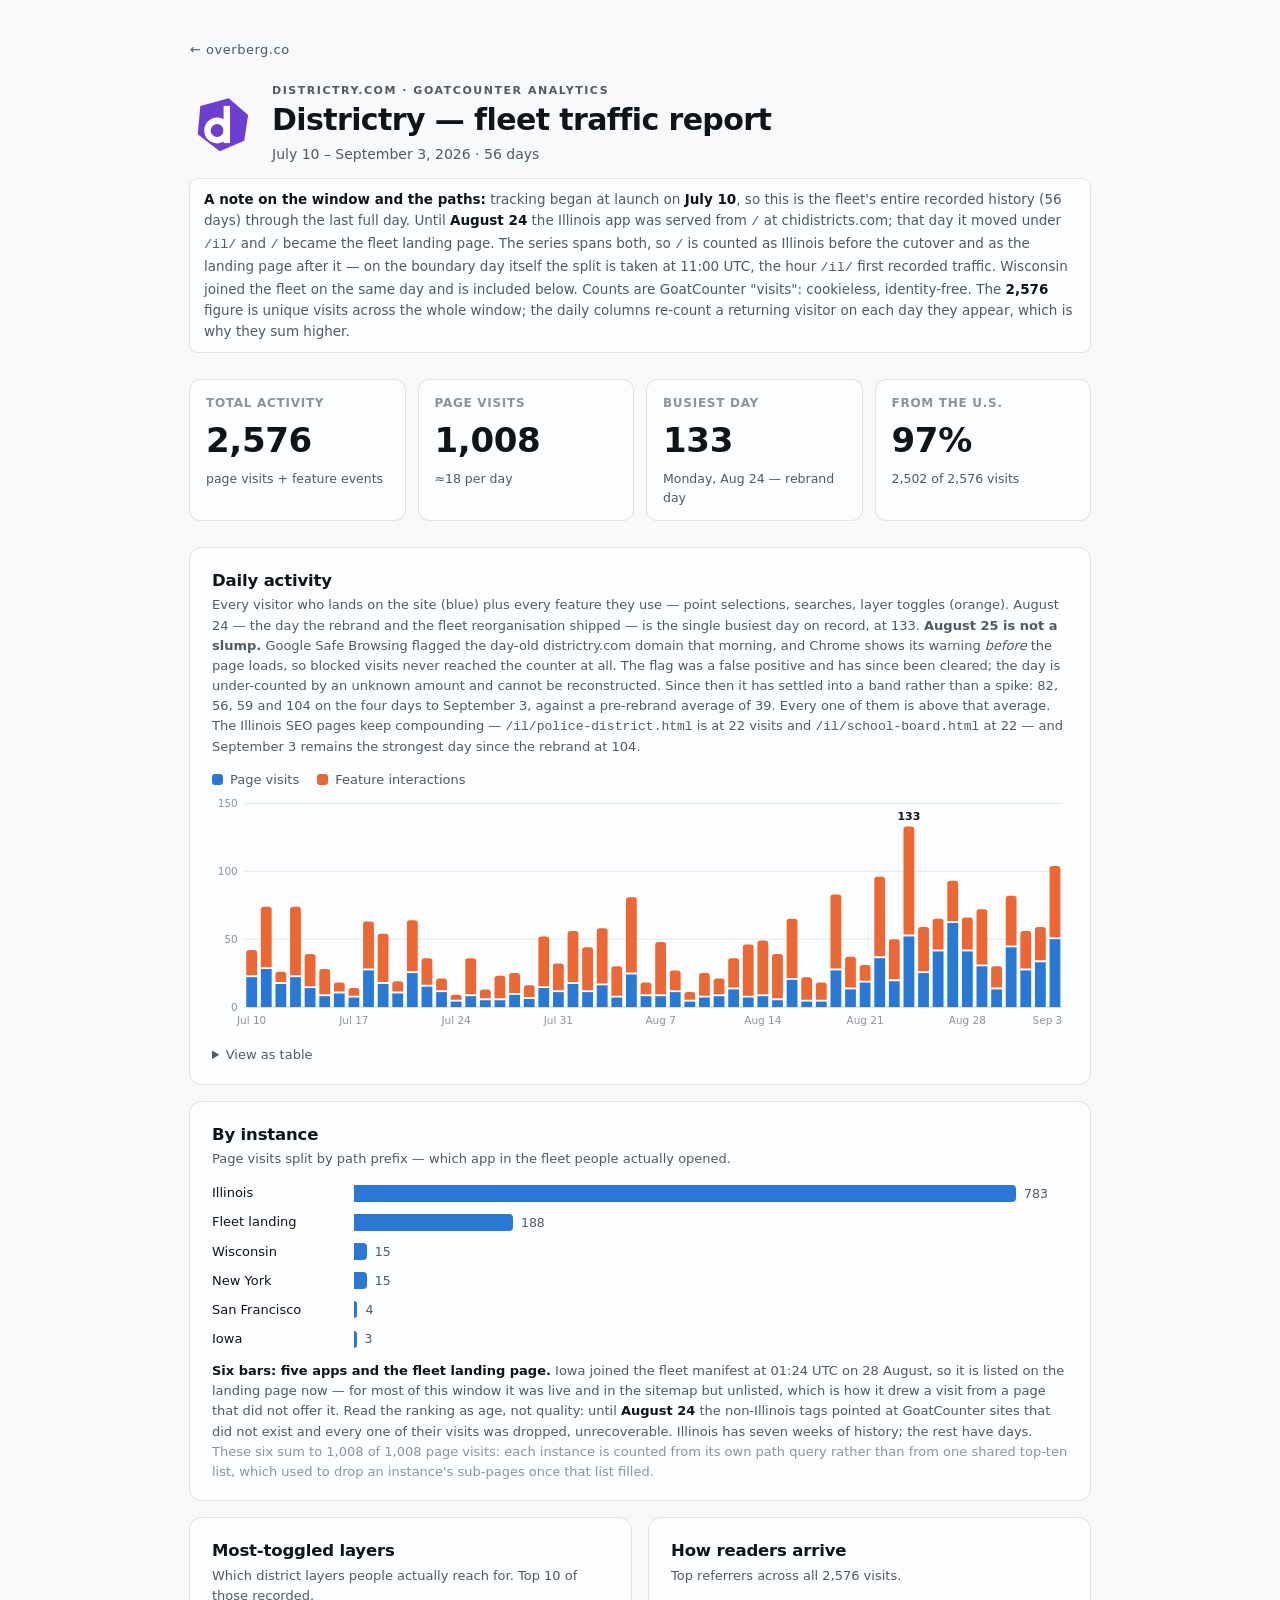
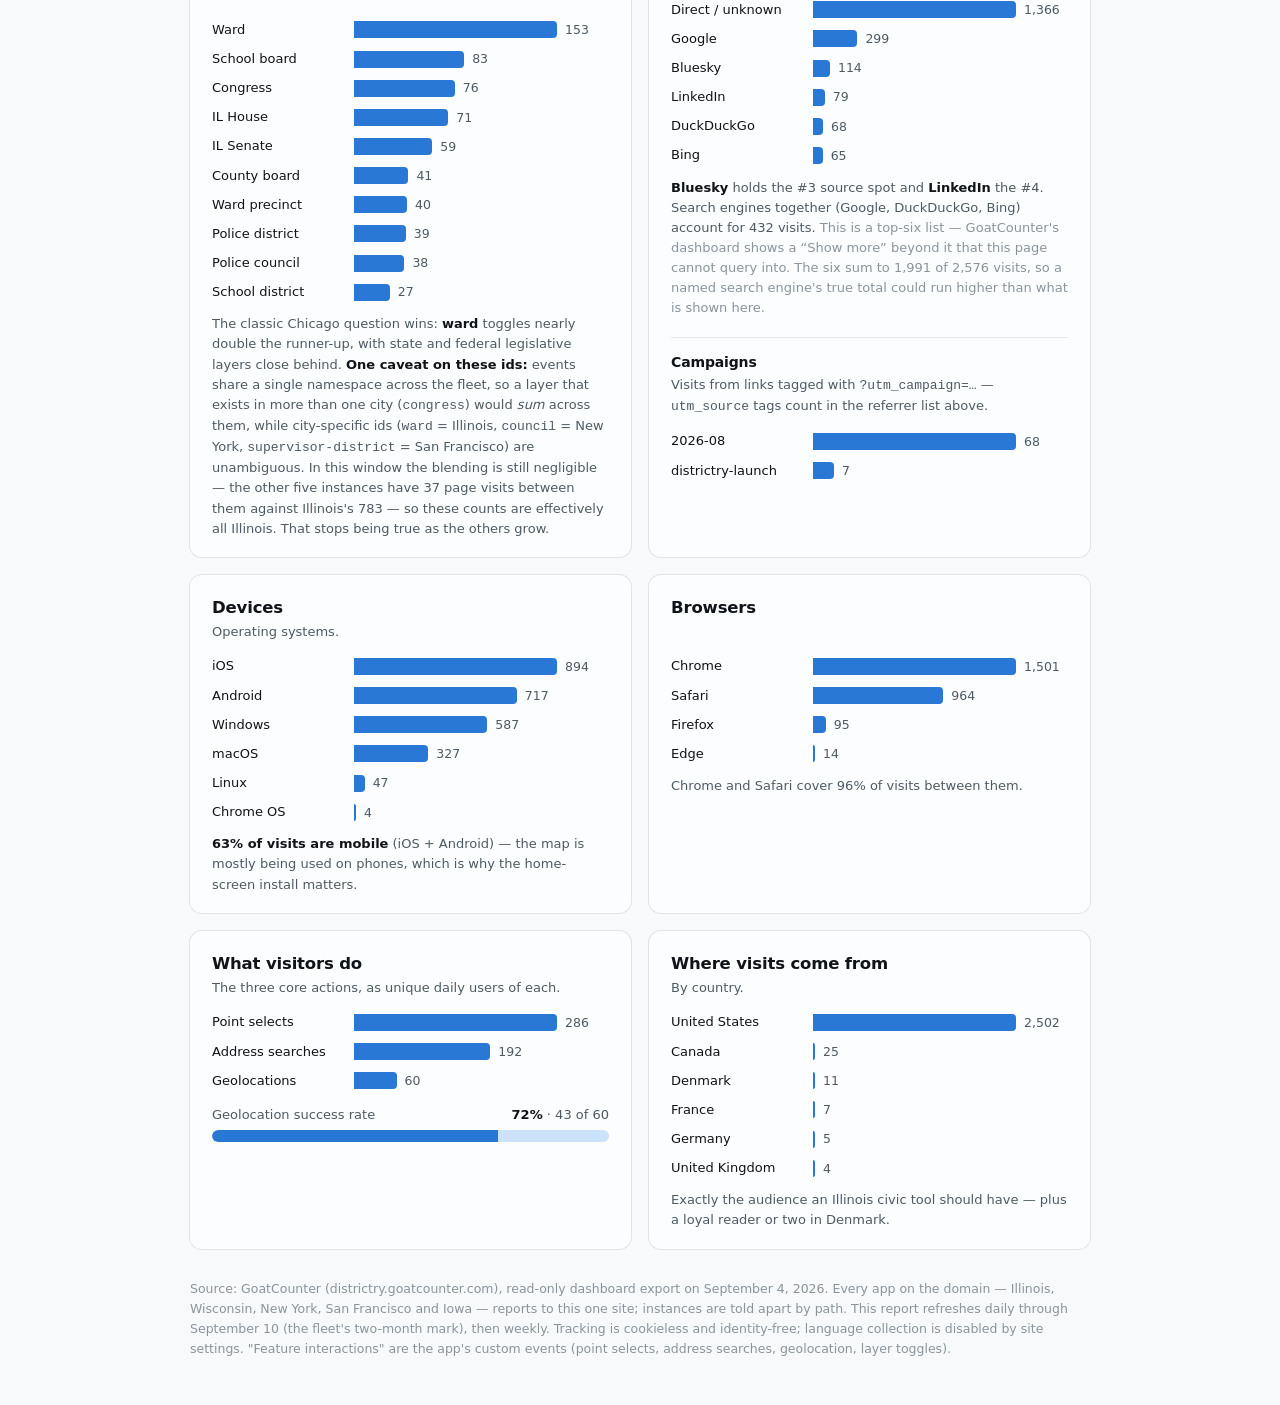
==== traffic/index.html @ 45a01696 "traffic: refresh through September 3 2,576 total activity (+110), 1,008 page visits (+50). Sep 3 lan" ====
<!DOCTYPE html>
<html lang="en">
<head>
<meta charset="UTF-8" />
<meta name="viewport" content="width=device-width, initial-scale=1.0" />
<title>districtry — fleet traffic report</title>
<meta name="description" content="Live, cookieless traffic numbers for the districtry fleet — Illinois, Wisconsin, Iowa, New York and San Francisco: visits, most-used district layers, referrers, and devices, straight from GoatCounter." />
<link rel="canonical" href="https://overberg.co/traffic/" />
<link rel="icon" href="data:image/svg+xml,%3Csvg xmlns='http://www.w3.org/2000/svg' viewBox='0 0 64 64'%3E%3Cpolygon points='32,2 37.2,26.8 61.3,18.9 42.4,32 61.3,45.1 37.2,37.2 32,62 26.8,37.2 2.7,45.1 21.6,32 2.7,18.9 26.8,26.8' fill='%23ec3013'/%3E%3C/svg%3E" />
<script>
  // Set theme before first paint: stored choice wins, else follow the OS.
  (function () {
    try {
      var s = localStorage.getItem('overberg-theme');
      var dark = s ? s === 'dark' : matchMedia('(prefers-color-scheme: dark)').matches;
      document.documentElement.dataset.theme = dark ? 'dark' : 'light';
    } catch (e) { document.documentElement.dataset.theme = 'light'; }
  })();
</script>
<!-- GoatCounter — cookieless page counts -->
<script data-goatcounter="https://overbergco.goatcounter.com/count" async src="//gc.zgo.at/count.js"></script>
<style>
  :root {
    color-scheme: light;
    --plane: #f7f9fa;
    --surface: #fcfdfe;
    --ink: #101418;
    --ink-2: #4e5a63;
    --muted: #8a949b;
    --grid: #e3e8eb;
    --baseline: #c5cdd2;
    --ring: rgba(16,20,24,0.09);
    --s1: #2a78d6;          /* page visits */
    --s1-track: #cde2fb;    /* meter track — light step of the same ramp */
    --s2: #eb6834;          /* feature interactions */
    --brand: #6d3fd1;
    --mark-ink: #ffffff;
    --tooltip-bg: #101418;
    --tooltip-ink: #f2f5f7;
  }
  @media (prefers-color-scheme: dark) {
    :root:not([data-theme="light"]) {
      color-scheme: dark;
      --plane: #0c0f11;
      --surface: #16191c;
      --ink: #f2f5f7;
      --ink-2: #aeb9c0;
      --muted: #77828a;
      --grid: #262b30;
      --baseline: #394147;
      --ring: rgba(242,245,247,0.10);
      --s1: #3987e5;
      --s1-track: #1c3a5f;
      --s2: #d95926;
      --brand: #8b63e0;
      --mark-ink: #16191c;
      --tooltip-bg: #f2f5f7;
      --tooltip-ink: #101418;
    }
  }
  :root[data-theme="dark"] {
    color-scheme: dark;
    --plane: #0c0f11;
    --surface: #16191c;
    --ink: #f2f5f7;
    --ink-2: #aeb9c0;
    --muted: #77828a;
    --grid: #262b30;
    --baseline: #394147;
    --ring: rgba(242,245,247,0.10);
    --s1: #3987e5;
    --s1-track: #1c3a5f;
    --s2: #d95926;
    --brand: #8b63e0;
    --mark-ink: #16191c;
    --tooltip-bg: #f2f5f7;
    --tooltip-ink: #101418;
  }

  * { box-sizing: border-box; }
  body {
    margin: 0;
    background: var(--plane);
    color: var(--ink);
    font: 15px/1.55 system-ui, -apple-system, "Segoe UI", sans-serif;
  }
  .wrap { max-width: 940px; margin: 0 auto; padding: 40px 20px 56px; }

  /* ---------- header ---------- */
  header { display: flex; align-items: center; gap: 20px; margin-bottom: 8px; }
  .mark { flex: none; width: 62px; height: 62px; }
  .mark svg { width: 100%; height: 100%; display: block; }
  .eyebrow {
    font-size: 11px; font-weight: 600; letter-spacing: 0.14em; text-transform: uppercase;
    color: var(--ink-2); margin: 0 0 4px;
  }
  h1 {
    margin: 0; font-size: 30px; font-weight: 800; letter-spacing: -0.02em;
    line-height: 1.15; text-wrap: balance;
  }
  .period { margin: 6px 0 0; color: var(--ink-2); font-size: 14px; }
  .caveat {
    margin: 14px 0 28px; padding: 10px 14px; border-radius: 8px;
    background: var(--surface); box-shadow: 0 0 0 1px var(--ring);
    color: var(--ink-2); font-size: 13.5px;
  }
  .caveat strong { color: var(--ink); font-weight: 600; }

  /* ---------- stat tiles ---------- */
  .tiles { display: grid; grid-template-columns: repeat(4, 1fr); gap: 14px; margin-bottom: 28px; }
  .tile {
    background: var(--surface); border-radius: 10px; box-shadow: 0 0 0 1px var(--ring);
    padding: 14px 16px 12px;
  }
  .tile .label { font-size: 12px; font-weight: 600; letter-spacing: 0.06em; text-transform: uppercase; color: var(--muted); }
  .tile .value { font-size: 34px; font-weight: 650; letter-spacing: -0.01em; margin-top: 2px; }
  .tile .sub { font-size: 12.5px; color: var(--ink-2); margin-top: 2px; }

  /* ---------- cards ---------- */
  .card {
    background: var(--surface); border-radius: 12px; box-shadow: 0 0 0 1px var(--ring);
    padding: 20px 22px 18px; margin-bottom: 18px;
  }
  .card h2 { margin: 0; font-size: 16.5px; font-weight: 700; letter-spacing: -0.01em; }
  .card .sub { margin: 2px 0 0; color: var(--ink-2); font-size: 13px; }
  .grid2 { display: grid; grid-template-columns: 1fr 1fr; gap: 18px; }
  .grid2 .card { margin-bottom: 0; }
  section { margin-bottom: 18px; }

  /* ---------- legend ---------- */
  .legend { display: flex; gap: 18px; margin: 12px 0 4px; font-size: 13px; color: var(--ink-2); }
  .legend .key { display: inline-flex; align-items: center; gap: 7px; }
  .legend .swatch { width: 11px; height: 11px; border-radius: 3px; }

  /* ---------- daily chart ---------- */
  .chartbox { position: relative; }
  .chartbox svg { display: block; width: 100%; height: auto; }
  .tooltip {
    position: absolute; pointer-events: none; z-index: 5; display: none;
    background: var(--tooltip-bg); color: var(--tooltip-ink);
    border-radius: 7px; padding: 8px 11px; font-size: 12.5px; line-height: 1.5;
    box-shadow: 0 4px 14px rgba(0,0,0,0.22); white-space: nowrap;
  }
  .tooltip .t-date { font-weight: 700; }
  .tooltip .row { display: flex; align-items: center; gap: 6px; }
  .tooltip .dot { width: 8px; height: 8px; border-radius: 50%; flex: none; }
  .hitcol { fill: transparent; }
  .hitcol:focus { outline: none; }
  .hitcol:focus-visible { outline: 2px solid var(--s1); outline-offset: -2px; }

  /* ---------- horizontal bars ---------- */
  .bars { margin-top: 14px; display: flex; flex-direction: column; gap: 9px; }
  .barrow { display: grid; grid-template-columns: 132px 1fr; align-items: center; gap: 10px; }
  .barrow .name { font-size: 13px; color: var(--ink); overflow: hidden; text-overflow: ellipsis; white-space: nowrap; }
  .barrow .track { display: flex; align-items: center; gap: 8px; min-width: 0; }
  .barrow .bar {
    height: 17px; border-radius: 0 4px 4px 0; background: var(--s1);
    flex: none; min-width: 2px;
  }
  .barrow .val {
    font-size: 12.5px; color: var(--ink-2); font-variant-numeric: tabular-nums; flex: none;
  }
  .note { margin: 12px 0 0; font-size: 13px; color: var(--ink-2); }
  .note strong { color: var(--ink); font-weight: 650; }
  .muted-note { color: var(--muted); }

  /* ---------- sub-panel (a panel within a card) ---------- */
  .subpanel { margin-top: 18px; padding-top: 14px; border-top: 1px solid var(--grid); }
  .subpanel h3 { margin: 0; font-size: 14px; font-weight: 700; letter-spacing: -0.01em; }
  .empty { margin: 10px 0 0; font-size: 13px; color: var(--muted); }
  .empty code { font-family: ui-monospace, SFMono-Regular, Menlo, monospace; font-size: 12px; color: var(--ink-2); }

  /* ---------- meter ---------- */
  .meter-wrap { margin-top: 14px; }
  .meter-label { display: flex; justify-content: space-between; font-size: 13px; color: var(--ink-2); margin-bottom: 5px; }
  .meter-label b { color: var(--ink); font-weight: 650; }
  .meter { height: 12px; border-radius: 6px; background: var(--s1-track); overflow: hidden; }
  .meter .fill { height: 100%; background: var(--s1); border-radius: 6px 0 0 6px; }

  /* ---------- table view ---------- */
  details { margin-top: 14px; }
  summary { cursor: pointer; font-size: 13px; color: var(--ink-2); user-select: none; }
  table { border-collapse: collapse; margin-top: 10px; width: 100%; font-size: 13px; }
  th { text-align: left; color: var(--muted); font-weight: 600; padding: 4px 10px 4px 0; border-bottom: 1px solid var(--grid); }
  th.num, td.num { text-align: right; font-variant-numeric: tabular-nums; }
  td { padding: 3px 10px 3px 0; border-bottom: 1px solid var(--grid); color: var(--ink-2); }
  td:first-child { color: var(--ink); }
  .tscroll { overflow-x: auto; }

  footer { margin-top: 30px; font-size: 12.5px; color: var(--muted); line-height: 1.6; }

  @media (max-width: 720px) {
    .tiles { grid-template-columns: 1fr 1fr; }
    .grid2 { grid-template-columns: 1fr; }
    header { gap: 14px; }
    h1 { font-size: 24px; }
  }
  @media (prefers-reduced-motion: no-preference) {
    .barrow .bar, .meter .fill { transition: width 0.5s ease; }
  }
  /* ---------- overberg.co shell ---------- */
  .backlink { margin: 0 0 22px; font-size: 13px; }
  .backlink a { color: var(--ink-2); text-decoration: none; letter-spacing: 0.04em; }
  .backlink a:hover { color: var(--ink); }
</style>
</head>
<body>
<div class="wrap">
  <p class="backlink"><a href="/">&larr; overberg.co</a></p>
  <header>
    <div class="mark" role="img" aria-label="Districtry mark">
      <svg viewBox="0 0 96 96" aria-hidden="true">
        <polygon points="16,20 60,8 90,34 84,74 46,90 12,64" fill="var(--brand)"></polygon>
        <circle cx="42" cy="58" r="15" fill="none" stroke="var(--mark-ink)" stroke-width="10"></circle>
        <line x1="57" y1="20" x2="57" y2="77.5" stroke="var(--mark-ink)" stroke-width="10"></line>
      </svg>
    </div>
    <div>
      <p class="eyebrow">districtry.com &middot; GoatCounter analytics</p>
      <h1>Districtry — fleet traffic report</h1>
      <p class="period"><span data-stat="range">July 10 – August 29, 2026</span> &middot; <span data-stat="days">51</span> days</p>
    </div>
  </header>

  <p class="caveat"><strong>A note on the window and the paths:</strong> tracking began at launch on <strong>July 10</strong>, so this is the fleet's entire recorded history (<span data-stat="days">51</span> days) through the last full day. Until <strong>August 24</strong> the Illinois app was served from <code>/</code> at chidistricts.com; that day it moved under <code>/il/</code> and <code>/</code> became the fleet landing page. The series spans both, so <code>/</code> is counted as Illinois before the cutover and as the landing page after it &mdash; on the boundary day itself the split is taken at 11:00&nbsp;UTC, the hour <code>/il/</code> first recorded traffic. Wisconsin joined the fleet on the same day and is included below. Counts are GoatCounter "visits": cookieless, identity-free. The <strong><span data-stat="total">2,252</span></strong> figure is unique visits across the whole window; the daily columns re-count a returning visitor on each day they appear, which is why they sum higher.</p>

  <div class="tiles">
    <div class="tile">
      <div class="label">Total activity</div>
      <div class="value"><span data-stat="total">2,252</span></div>
      <div class="sub">page visits + feature events</div>
    </div>
    <div class="tile">
      <div class="label">Page visits</div>
      <div class="value"><span data-stat="pageviews">841</span></div>
      <div class="sub">&asymp;<span data-stat="perDay">16</span> per day</div>
    </div>
    <div class="tile">
      <div class="label">Busiest day</div>
      <div class="value"><span data-stat="peak">133</span></div>
      <div class="sub">Monday, Aug 24 &mdash; rebrand day</div>
    </div>
    <div class="tile">
      <div class="label">From the U.S.</div>
      <div class="value"><span data-stat="usPct">97%</span></div>
      <div class="sub"><span data-stat="usCount">2,184</span> of <span data-stat="total">2,252</span> visits</div>
    </div>
  </div>

  <section class="card">
    <h2>Daily activity</h2>
    <p class="sub">Every visitor who lands on the site (blue) plus every feature they use — point selections, searches, layer toggles (orange). August 24 &mdash; the day the rebrand and the fleet reorganisation shipped &mdash; is the single busiest day on record, at <span data-stat="peak">133</span>. <strong>August 25 is not a slump.</strong> Google Safe Browsing flagged the day-old districtry.com domain that morning, and Chrome shows its warning <em>before</em> the page loads, so blocked visits never reached the counter at all. The flag was a false positive and has since been cleared; the day is under-counted by an unknown amount and cannot be reconstructed. Since then it has settled into a band rather than a spike: <span data-stat="recentDays">93, 66, 72 and 30</span> on the four days to <span data-stat="lastDay">August 30</span>, against a pre-rebrand average of <span data-stat="preAvg">39</span>. <span data-stat="bandNote">The last of those is a Sunday, the quietest weekday here and the first day since the rebrand to fall below that average.</span> The Illinois SEO pages keep compounding — <code>/il/police-district.html</code> is at <span data-stat="seoPolice">18</span> visits and <code>/il/school-board.html</code> at <span data-stat="seoSchool">14</span> — and <span data-stat="bestSinceDay">August 27</span> remains the strongest day since the rebrand at <span data-stat="bestSince">93</span>.</p>
    <div class="legend">
      <span class="key"><span class="swatch" style="background:var(--s1)"></span>Page visits</span>
      <span class="key"><span class="swatch" style="background:var(--s2)"></span>Feature interactions</span>
    </div>
    <div class="chartbox" id="dailyChart"></div>
    <details>
      <summary>View as table</summary>
      <div class="tscroll"><table id="dailyTable">
        <thead><tr><th>Date</th><th class="num">Page visits</th><th class="num">Interactions</th><th class="num">Total</th></tr></thead>
        <tbody></tbody>
      </table></div>
    </details>
  </section>

  <section class="card">
    <h2>By instance</h2>
    <p class="sub">Page visits split by path prefix &mdash; which app in the fleet people actually opened.</p>
    <div class="bars" data-bars="instances"></div>
    <p class="note"><strong>Six bars: five apps and the fleet landing page.</strong> Iowa joined the fleet manifest at 01:24&nbsp;UTC on 28&nbsp;August, so it is listed on the landing page now &mdash; for most of this window it was live and in the sitemap but unlisted, which is how it drew a visit from a page that did not offer it. Read the ranking as age, not quality: until <strong>August 24</strong> the non-Illinois tags pointed at GoatCounter sites that did not exist and every one of their visits was dropped, unrecoverable. Illinois has seven weeks of history; the rest have days. <span class="muted-note">These six sum to <span data-stat="instSum">958</span> of <span data-stat="pageviews">958</span> page visits: each instance is counted from its own path query rather than from one shared top-ten list, which used to drop an instance's sub-pages once that list filled.</span></p>
  </section>

  <section class="grid2">
    <div class="card">
      <h2>Most-toggled layers</h2>
      <p class="sub">Which district layers people actually reach for. Top 10 of those recorded.</p>
      <div class="bars" data-bars="layers"></div>
      <p class="note">The classic Chicago question wins: <strong>ward</strong> toggles nearly double the runner-up, with state and federal legislative layers close behind. <strong>One caveat on these ids:</strong> events share a single namespace across the fleet, so a layer that exists in more than one city (<code>congress</code>) would <em>sum</em> across them, while city-specific ids (<code>ward</code> = Illinois, <code>council</code> = New York, <code>supervisor-district</code> = San Francisco) are unambiguous. In this window the blending is still negligible &mdash; the other five instances have <span data-stat="otherInst">21</span> page visits between them against Illinois's <span data-stat="topInst">699</span> &mdash; so these counts are effectively all Illinois. That stops being true as the others grow.</p>
    </div>
    <div class="card">
      <h2>How readers arrive</h2>
      <p class="sub">Top referrers across all <span data-stat="total">2,252</span> visits.</p>
      <div class="bars" data-bars="refs"></div>
      <p class="note"><strong><span data-stat="ref3">Bluesky</span></strong> holds the #3 source spot and <strong><span data-stat="ref4">LinkedIn</span></strong> the #4. Search engines together (Google, DuckDuckGo, Bing) account for <span data-stat="searchVisits">398</span> visits. <span class="muted-note">This is a top-six list &mdash; GoatCounter's dashboard shows a &ldquo;Show more&rdquo; beyond it that this page cannot query into. The six sum to <span data-stat="refSum">1,950</span> of <span data-stat="total">2,252</span> visits, so a named search engine's true total could run higher than what is shown here.</span></p>
      <div class="subpanel">
        <h3>Campaigns</h3>
        <p class="sub">Visits from links tagged with <code>?utm_campaign=&hellip;</code> &mdash; <code>utm_source</code> tags count in the referrer list above.</p>
        <div class="bars" data-bars="campaigns"></div>
      </div>
    </div>
  </section>

  <section class="grid2">
    <div class="card">
      <h2>Devices</h2>
      <p class="sub">Operating systems.</p>
      <div class="bars" data-bars="systems"></div>
      <p class="note"><strong><span data-stat="mobilePct">62%</span> of visits are mobile</strong> (iOS + Android) &mdash; the map is mostly being used on phones, which is why the home-screen install matters.</p>
    </div>
    <div class="card">
      <h2>Browsers</h2>
      <p class="sub">&nbsp;</p>
      <div class="bars" data-bars="browsers"></div>
      <p class="note">Chrome and Safari cover <span data-stat="topTwoBrowserPct">96%</span> of visits between them.</p>
    </div>
  </section>

  <section class="grid2">
    <div class="card">
      <h2>What visitors do</h2>
      <p class="sub">The three core actions, as unique daily users of each.</p>
      <div class="bars" data-bars="actions"></div>
      <div class="meter-wrap">
        <div class="meter-label"><span>Geolocation success rate</span><span><b><span data-stat="geoPct">71%</span></b> &middot; <span data-stat="geoSuccess">39</span> of <span data-stat="geoAttempts">55</span></span></div>
        <div class="meter"><div class="fill" id="geoFill" style="width:71%"></div></div>
      </div>
    </div>
    <div class="card">
      <h2>Where visits come from</h2>
      <p class="sub">By country.</p>
      <div class="bars" data-bars="geo"></div>
      <p class="note">Exactly the audience an Illinois civic tool should have &mdash; plus a loyal reader or two in Denmark.</p>
    </div>
  </section>

  <footer>
    Source: GoatCounter (districtry.goatcounter.com), read-only dashboard export on <span data-stat="exportDate">August 30, 2026</span>.
    Every app on the domain &mdash; Illinois, Wisconsin, New York, San Francisco and Iowa &mdash; reports to this one site; instances are told apart by path.
    This report refreshes daily through September 10 (the fleet's two-month mark), then weekly.
    Tracking is cookieless and identity-free; language collection is disabled by site settings.
    "Feature interactions" are the app's custom events (point selects, address searches, geolocation, layer toggles).
  </footer>
</div>

<script>
(function () {
  "use strict";

  /* ---- data (GoatCounter, districtry.goatcounter.com, 2026-07-10 → 2026-09-03) ---- */
  var daily = [
    ["Jul 10", 22, 20],
    ["Jul 11", 28, 46],
    ["Jul 12", 17, 9],
    ["Jul 13", 22, 52],
    ["Jul 14", 14, 25],
    ["Jul 15", 8, 20],
    ["Jul 16", 10, 8],
    ["Jul 17", 7, 7],
    ["Jul 18", 27, 36],
    ["Jul 19", 17, 37],
    ["Jul 20", 10, 9],
    ["Jul 21", 25, 39],
    ["Jul 22", 15, 21],
    ["Jul 23", 11, 10],
    ["Jul 24", 4, 5],
    ["Jul 25", 8, 28],
    ["Jul 26", 5, 8],
    ["Jul 27", 5, 18],
    ["Jul 28", 9, 16],
    ["Jul 29", 6, 10],
    ["Jul 30", 14, 38],
    ["Jul 31", 11, 21],
    ["Aug 1", 17, 39],
    ["Aug 2", 11, 33],
    ["Aug 3", 16, 42],
    ["Aug 4", 7, 23],
    ["Aug 5", 24, 57],
    ["Aug 6", 8, 10],
    ["Aug 7", 8, 40],
    ["Aug 8", 11, 16],
    ["Aug 9", 4, 7],
    ["Aug 10", 7, 18],
    ["Aug 11", 8, 13],
    ["Aug 12", 13, 23],
    ["Aug 13", 7, 39],
    ["Aug 14", 8, 41],
    ["Aug 15", 5, 34],
    ["Aug 16", 20, 45],
    ["Aug 17", 4, 18],
    ["Aug 18", 4, 14],
    ["Aug 19", 27, 56],
    ["Aug 20", 13, 24],
    ["Aug 21", 18, 13],
    ["Aug 22", 36, 60],
    ["Aug 23", 19, 31],
    ["Aug 24", 52, 81],
    ["Aug 25", 25, 34],
    ["Aug 26", 41, 24],
    ["Aug 27", 62, 31],
    ["Aug 28", 41, 25],
    ["Aug 29", 30, 42],
    ["Aug 30", 13, 17],
    ["Aug 31", 44, 38],
    ["Sep 1", 27, 29],
    ["Sep 2", 33, 26],
    ["Sep 3", 50, 54]
  ];

  var barData = {
    instances: [
      ["Illinois", 783], ["Fleet landing", 188], ["Wisconsin", 15],
      ["New York", 15], ["San Francisco", 4], ["Iowa", 3]
    ],
    layers: [
      ["Ward", 153], ["School board", 83], ["Congress", 76],
      ["IL House", 71], ["IL Senate", 59], ["County board", 41],
      ["Ward precinct", 40], ["Police district", 39], ["Police council", 38],
      ["School district", 27]
    ],
    refs: [
      ["Direct / unknown", 1366], ["Google", 299], ["Bluesky", 114],
      ["LinkedIn", 79], ["DuckDuckGo", 68], ["Bing", 65]
    ],
    systems: [
      ["iOS", 894], ["Android", 717], ["Windows", 587], ["macOS", 327], ["Linux", 47],
      ["Chrome OS", 4]
    ],
    browsers: [
      ["Chrome", 1501], ["Safari", 964], ["Firefox", 95],
      ["Edge", 14]
    ],
    actions: [
      ["Point selects", 286], ["Address searches", 192], ["Geolocations", 60]
    ],
    geo: [
      ["United States", 2502], ["Canada", 25], ["Denmark", 11],
      ["France", 7], ["Germany", 5], ["United Kingdom", 4]
    ],
    campaigns: [
      ["2026-08", 68], ["districtry-launch", 7]
    ],
    /* geolocate-success events; the meter is geoSuccess / Geolocations */
    geoSuccess: 43,
    /* the two Illinois SEO pages the narrative tracks, so the sentence
       cannot claim a figure the path widget has moved past */
    seo: { police: 22, school: 22 }
  };

  /* The two facts no arithmetic on this page can recover, so they are typed
     once and used everywhere:

       exportDate — when the dashboard was read.
       total      — GoatCounter's own js-total-utc for the window. This is
                    DEDUPLICATED across the period and is NOT the sum of the
                    daily column (2,257 here): a visitor returning on three
                    days counts once in this figure and three times in that
                    sum, which is what the caveat above says. Deriving it from
                    `daily` looked right, was five too high, and quietly moved
                    the browser share from 96% to 95% — so it is a stated
                    input, not a computation.

     EVERYTHING ELSE is computed below from `daily` and `barData`, so a
     refresh cannot leave a sentence disagreeing with a chart beside it. */
  var META = { exportDate: "September 4, 2026", year: 2026, total: 2576 };

  var fmt = function (n) { return n.toLocaleString("en-US"); };

  /* ---- derived figures -------------------------------------------------
     Every number that appears in prose is computed here and written into a
     <span data-stat="…">. They used to be typed by hand, and on each refresh
     some moved and some did not: one pass left nine sentences disagreeing
     with the charts beside them — the period length, the referrer
     denominator, the mobile share, the geolocation rate. A number a human
     retypes is a number that eventually goes stale silently, which is the
     whole reason the peak label below is derived too. */
  var sum = function (rows) { return rows.reduce(function (t, r) { return t + r[1]; }, 0); };
  var pick = function (rows, name) {
    for (var i = 0; i < rows.length; i++) if (rows[i][0] === name) return rows[i][1];
    return 0;
  };
  var pct = function (a, b) { return b ? Math.round(a / b * 100) + "%" : "—"; };
  var MONTHS = { Jan: "January", Feb: "February", Mar: "March", Apr: "April",
                 May: "May", Jun: "June", Jul: "July", Aug: "August",
                 Sep: "September", Oct: "October", Nov: "November", Dec: "December" };
  var longMonth = function (label) {
    var bits = label.split(" ");
    return (MONTHS[bits[0]] || bits[0]) + " " + bits[1];
  };

  var pageviews = daily.reduce(function (t, d) { return t + d[1]; }, 0);
  var total     = META.total;
  var peakDay   = daily.reduce(function (b, d) { return (d[1] + d[2]) > (b[1] + b[2]) ? d : b; }, daily[0]);
  var geoTry    = pick(barData.actions, "Geolocations");
  var geoOk     = barData.geoSuccess || 0;
  var mobile    = pick(barData.systems, "iOS") + pick(barData.systems, "Android");
  var browsers2 = barData.browsers.slice(0, 2).reduce(function (t, r) { return t + r[1]; }, 0);
  var search    = ["Google", "DuckDuckGo", "Bing"].reduce(
                    function (t, n) { return t + pick(barData.refs, n); }, 0);
  var refSum    = sum(barData.refs);
  var instTotal = sum(barData.instances);
  var REBRAND = "Aug 24";
  var preRebrand = daily.slice(0, daily.map(function (d) { return d[0]; }).indexOf(REBRAND));
  var preAvgN = preRebrand.reduce(function (t, d) { return t + d[1] + d[2]; }, 0) /
                (preRebrand.length || 1);
  var recent = daily.slice(-4);
  var weekday = function (label) {
    var d = new Date(label + ", " + META.year);
    return isNaN(d) ? "" : d.toLocaleDateString("en-US", { weekday: "long" });
  };
  var afterRebrand = daily.slice(daily.map(function (d) { return d[0]; }).indexOf(REBRAND) + 1);
  var bestSince = (afterRebrand.length ? afterRebrand : daily).reduce(
    function (b, d) { return (d[1] + d[2]) > (b[1] + b[2]) ? d : b; },
    (afterRebrand.length ? afterRebrand : daily)[0]);

  var STATS = {
    range: longMonth(daily[0][0]) + " – " + longMonth(daily[daily.length - 1][0]) +
           ", " + META.year,
    days: daily.length,
    total: fmt(total),
    pageviews: fmt(pageviews),
    perDay: Math.round(pageviews / daily.length),
    peak: fmt(peakDay[1] + peakDay[2]),
    usPct: pct(barData.geo[0][1], total),
    usCount: fmt(barData.geo[0][1]),
    instSum: fmt(instTotal),
    otherInst: fmt(instTotal - barData.instances[0][1] - pick(barData.instances, "Fleet landing")),
    topInst: fmt(barData.instances[0][1]),
    searchVisits: fmt(search),
    refSum: fmt(refSum),
    mobilePct: pct(mobile, total),
    topTwoBrowserPct: pct(browsers2, total),
    geoPct: pct(geoOk, geoTry),
    geoSuccess: fmt(geoOk),
    geoAttempts: fmt(geoTry),
    exportDate: META.exportDate,
    lastDay: longMonth(daily[daily.length - 1][0]),
    /* The narrative's "steady band" claim names the last four days. Typed by
       hand it was the first thing to rot — this run it still read 65/93/66
       with the fourth day missing entirely. */
    recentDays: daily.slice(-4).map(function (d) { return d[1] + d[2]; })
                  .reduce(function (acc, v, i, a) {
                    return acc + (i === 0 ? "" : i === a.length - 1 ? " and " : ", ") + v;
                  }, ""),
    seoPolice: fmt(barData.seo.police),
    seoSchool: fmt(barData.seo.school),
    ref3: (barData.refs[2] || ["—"])[0],
    ref4: (barData.refs[3] || ["—"])[0],
    /* "strongest day since the rebrand" — the rebrand day itself is the
       all-time peak, so this is the best of the days AFTER it. Left as a
       literal it would have quietly outlived the first day that beat it. */
    bestSinceDay: longMonth(bestSince[0]),
    bestSince: fmt(bestSince[1] + bestSince[2]),
    preAvg: fmt(Math.round(preRebrand.reduce(function (t, d) { return t + d[1] + d[2]; }, 0) /
                           (preRebrand.length || 1))),
    /* The band sentence used to end "every one of them above the pre-rebrand
       average", which was true when typed and false eight days later: Aug 30
       came in under it. A CLAIM ABOUT NUMBERS GOES STALE EVEN WHEN THE NUMBERS
       BESIDE IT DO NOT, so the claim is computed from the same days it
       describes rather than asserted once and left. */
    bandNote: (function () {
      var below = recent.filter(function (d) { return d[1] + d[2] < preAvgN; });
      if (!below.length) return "Every one of them is above that average.";
      if (below.length === recent.length) return "All four sit below it.";
      var names = below.map(function (d) { return longMonth(d[0]) + " (" + weekday(d[0]) + ")"; });
      return (below.length === 1
        ? names[0] + " is the only one below it"
        : names.join(" and ") + " are below it") + ".";
    })()
  };

  /* A span naming a key that does not exist would otherwise render its stale
     hand-typed fallback and look correct. Make that loud instead. */
  Array.prototype.forEach.call(document.querySelectorAll("[data-stat]"), function (el) {
    var k = el.getAttribute("data-stat");
    if (!Object.prototype.hasOwnProperty.call(STATS, k)) {
      el.textContent = "[no stat: " + k + "]";
      el.style.background = "#ffd0d0";
      el.style.color = "#900";
      return;
    }
    el.textContent = String(STATS[k]);
  });

  var geoFill = document.getElementById("geoFill");
  if (geoFill) geoFill.style.width = STATS.geoPct;

  /* ---- horizontal bar groups ---- */
  var groups = document.querySelectorAll("[data-bars]");
  Array.prototype.forEach.call(groups, function (el) {
    var rows = barData[el.getAttribute("data-bars")];
    if (!rows.length) {
      var empty = document.createElement("p");
      empty.className = "empty";
      empty.innerHTML = "No campaign-tagged visits yet. Add " +
        "<code>&amp;utm_campaign=your-campaign-name</code> to a tagged link to break out " +
        "individual posts here — even from apps that strip the referrer.";
      el.replaceWith(empty);
      return;
    }
    var max = rows.reduce(function (m, r) { return Math.max(m, r[1]); }, 0);
    rows.forEach(function (r) {
      var row = document.createElement("div");
      row.className = "barrow";
      var name = document.createElement("span");
      name.className = "name";
      name.textContent = r[0];
      var track = document.createElement("span");
      track.className = "track";
      var bar = document.createElement("span");
      bar.className = "bar";
      /* reserve room for the value label so a full-length bar never pushes it past the card edge */
      bar.style.width = "calc((100% - 52px) * " + (r[1] / max).toFixed(4) + ")";
      var val = document.createElement("span");
      val.className = "val";
      val.textContent = fmt(r[1]);
      track.appendChild(bar);
      track.appendChild(val);
      row.appendChild(name);
      row.appendChild(track);
      el.appendChild(row);
    });
  });

  /* ---- daily stacked column chart ---- */
  var box = document.getElementById("dailyChart");
  var W = 900, H = 250, padL = 34, padR = 6, padT = 10, padB = 26;
  var plotW = W - padL - padR, plotH = H - padT - padB;
  /* Next clean 50 above the peak — derived, so a new high cannot overflow
     the plot and a quiet month cannot leave the chart squashed flat. */
  var yMax = Math.max(50, Math.ceil((peakDay[1] + peakDay[2]) * 1.12 / 50) * 50);
  var n = daily.length;
  var band = plotW / n;
  var colW = Math.min(20, band - 4);
  var GAP = 2;      /* surface gap between stacked segments */
  var R = 3;        /* rounded data-end */

  var svgNS = "http://www.w3.org/2000/svg";
  var svg = document.createElementNS(svgNS, "svg");
  svg.setAttribute("viewBox", "0 0 " + W + " " + H);
  svg.setAttribute("role", "img");
  svg.setAttribute("aria-label", "Stacked daily column chart of page visits and feature interactions, " + STATS.range);

  function el(tag, attrs) {
    var e = document.createElementNS(svgNS, tag);
    for (var k in attrs) e.setAttribute(k, attrs[k]);
    return e;
  }
  function y(v) { return padT + plotH * (1 - v / yMax); }

  /* gridlines + y ticks */
  var ticks = [];
  for (var tv = 0; tv <= yMax; tv += 50) ticks.push(tv);
  ticks.forEach(function (t) {
    var yy = y(t);
    svg.appendChild(el("line", {
      x1: padL, x2: W - padR, y1: yy, y2: yy,
      stroke: t === 0 ? "var(--baseline)" : "var(--grid)", "stroke-width": 1
    }));
    var lab = el("text", {
      x: padL - 7, y: yy + 4, "text-anchor": "end",
      "font-size": 11, fill: "var(--muted)", style: "font-variant-numeric:tabular-nums"
    });
    lab.textContent = t;
    svg.appendChild(lab);
  });

  /* x labels: weekly */
  daily.forEach(function (d, i) {
    /* weekly ticks + the final day; drop a weekly tick that would crowd the final label */
    if (i !== n - 1 && (i % 7 !== 0 || n - 1 - i < 3)) return;
    var last = i === n - 1;
    var lab = el("text", {
      x: last ? W - padR : padL + band * i + band / 2, y: H - 8,
      "text-anchor": last ? "end" : "middle",
      "font-size": 11, fill: "var(--muted)"
    });
    lab.textContent = d[0];
    svg.appendChild(lab);
  });

  function roundedTop(x, yTop, w, h, r) {
    r = Math.min(r, h / 2, w / 2);
    return "M" + x + "," + (yTop + h) +
      "V" + (yTop + r) +
      "Q" + x + "," + yTop + " " + (x + r) + "," + yTop +
      "H" + (x + w - r) +
      "Q" + (x + w) + "," + yTop + " " + (x + w) + "," + (yTop + r) +
      "V" + (yTop + h) + "Z";
  }

  var tooltip = document.createElement("div");
  tooltip.className = "tooltip";
  box.appendChild(tooltip);

  daily.forEach(function (d, i) {
    var pv = d[1], ev = d[2];
    var x = padL + band * i + (band - colW) / 2;
    var pvTop = y(pv);
    var pvH = plotH + padT - pvTop;
    /* pageviews segment: square both ends if events sit above, rounded top if alone */
    if (pvH > 0) {
      if (ev > 0) {
        svg.appendChild(el("rect", { x: x, y: pvTop, width: colW, height: pvH, fill: "var(--s1)" }));
      } else {
        svg.appendChild(el("path", { d: roundedTop(x, pvTop, colW, pvH, R), fill: "var(--s1)" }));
      }
    }
    if (ev > 0) {
      var evTop = y(pv + ev);
      var evH = pvTop - evTop - GAP;
      if (evH > 0.5) {
        svg.appendChild(el("path", { d: roundedTop(x, evTop, colW, evH, R), fill: "var(--s2)" }));
      }
    }
    /* full-band hit target */
    var hit = el("rect", {
      x: padL + band * i, y: padT, width: band, height: plotH,
      "class": "hitcol", tabindex: 0,
      "aria-label": d[0] + ": " + pv + " page visits, " + ev + " interactions, " + (pv + ev) + " total"
    });
    var show = function () {
      tooltip.innerHTML =
        '<div class="t-date">' + d[0] + ", 2026</div>" +
        '<div class="row"><span class="dot" style="background:var(--s1)"></span>Page visits&nbsp;<b>' + pv + "</b></div>" +
        '<div class="row"><span class="dot" style="background:var(--s2)"></span>Interactions&nbsp;<b>' + ev + "</b></div>" +
        '<div class="row">Total&nbsp;<b>' + (pv + ev) + "</b></div>";
      tooltip.style.display = "block";
      var bw = box.clientWidth;
      var cx = (padL + band * i + band / 2) / W * bw;
      var left = Math.max(4, Math.min(bw - tooltip.offsetWidth - 4, cx - tooltip.offsetWidth / 2));
      tooltip.style.left = left + "px";
      tooltip.style.top = (y(pv + ev) / H * box.clientHeight - tooltip.offsetHeight - 10) + "px";
    };
    var hide = function () { tooltip.style.display = "none"; };
    hit.addEventListener("mouseenter", show);
    hit.addEventListener("mouseleave", hide);
    hit.addEventListener("focus", show);
    hit.addEventListener("blur", hide);
    svg.appendChild(hit);
  });

  /* Direct label on the peak only. DERIVED, never typed: this was a hardcoded
     index and a hardcoded "96" string, and the first refresh that moved the
     peak left the old number floating over the wrong column. */
  var peak = 0;
  daily.forEach(function (d, i) {
    if (d[1] + d[2] > daily[peak][1] + daily[peak][2]) peak = i;
  });
  var pd = daily[peak];
  var plab = el("text", {
    x: padL + band * peak + band / 2, y: y(pd[1] + pd[2]) - 7,
    "text-anchor": "middle", "font-size": 11.5, "font-weight": 700, fill: "var(--ink)"
  });
  plab.textContent = fmt(pd[1] + pd[2]);
  svg.appendChild(plab);

  box.insertBefore(svg, tooltip);

  /* ---- table view ---- */
  var tbody = document.querySelector("#dailyTable tbody");
  daily.forEach(function (d) {
    var tr = document.createElement("tr");
    [d[0], d[1], d[2], d[1] + d[2]].forEach(function (v, ci) {
      var td = document.createElement("td");
      if (ci > 0) td.className = "num";
      td.textContent = typeof v === "number" ? fmt(v) : v;
      tr.appendChild(td);
    });
    tbody.appendChild(tr);
  });
})();
</script>

</body>
</html>
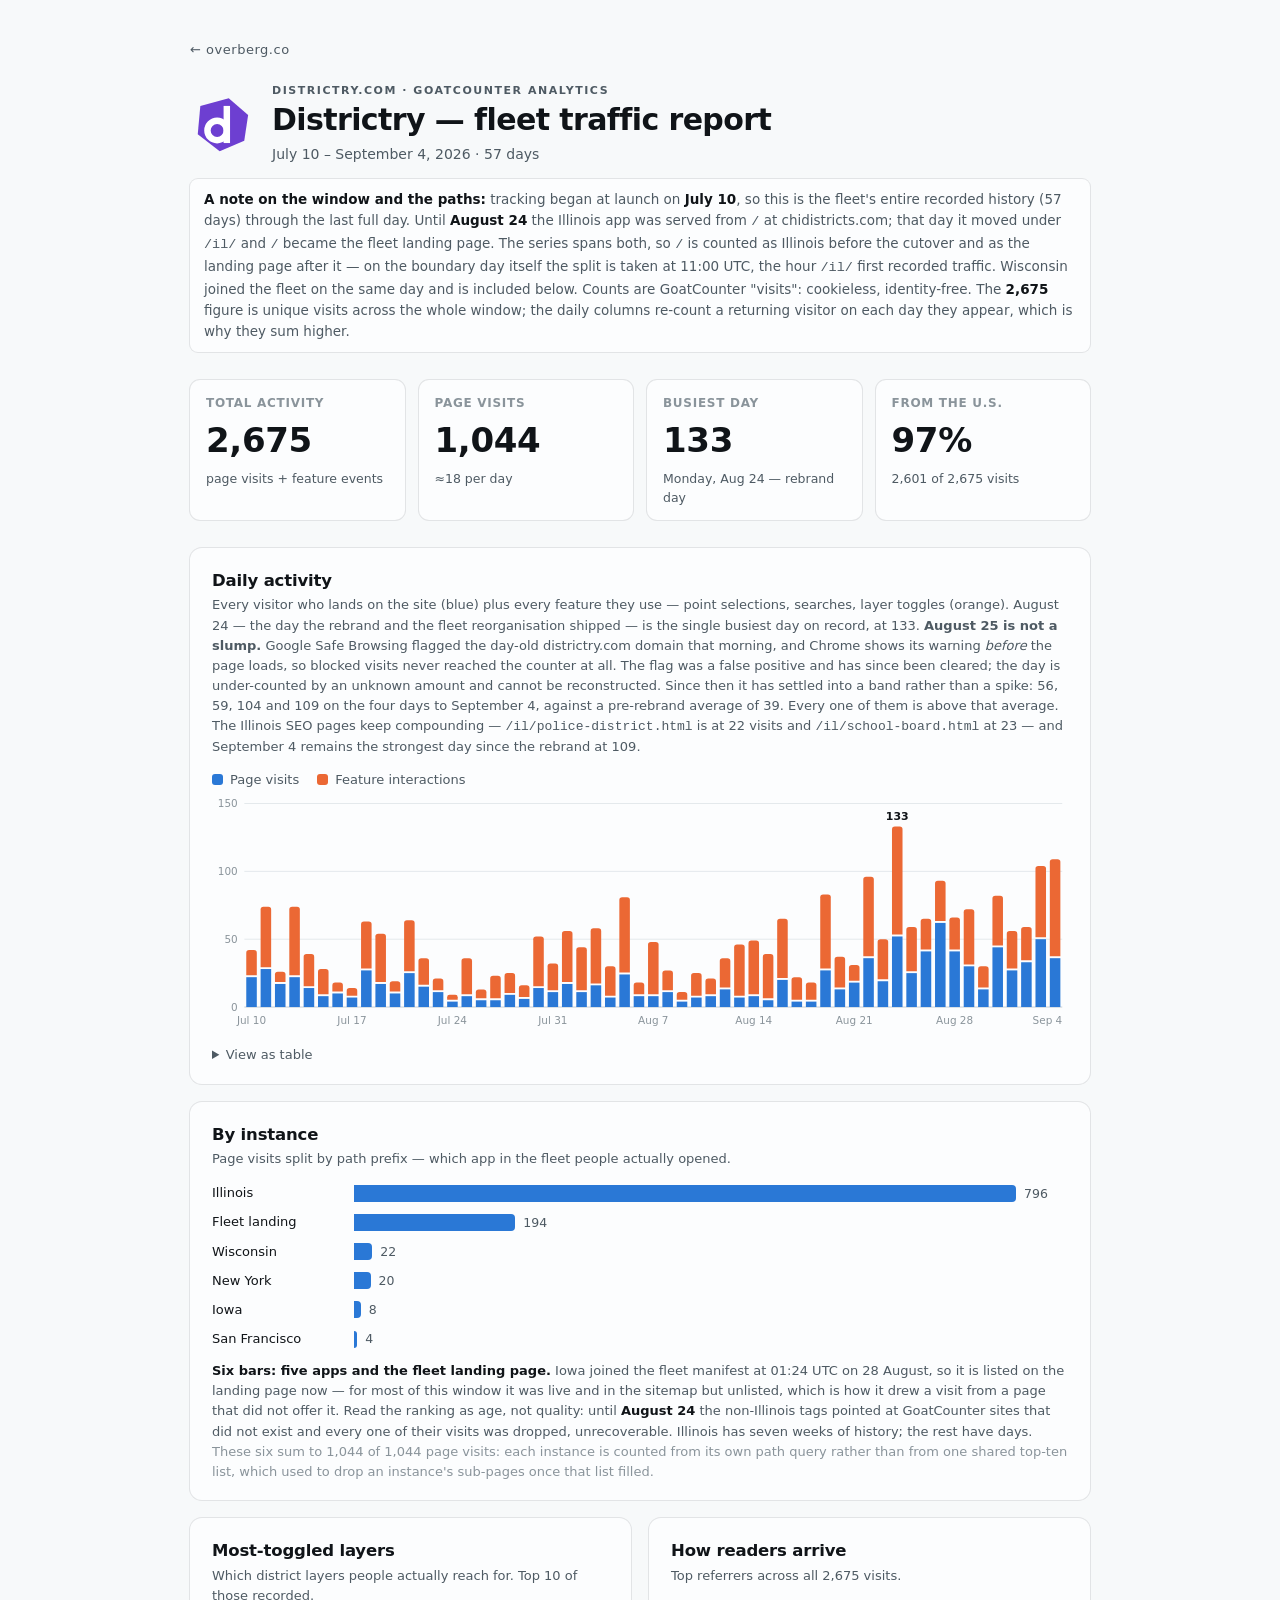
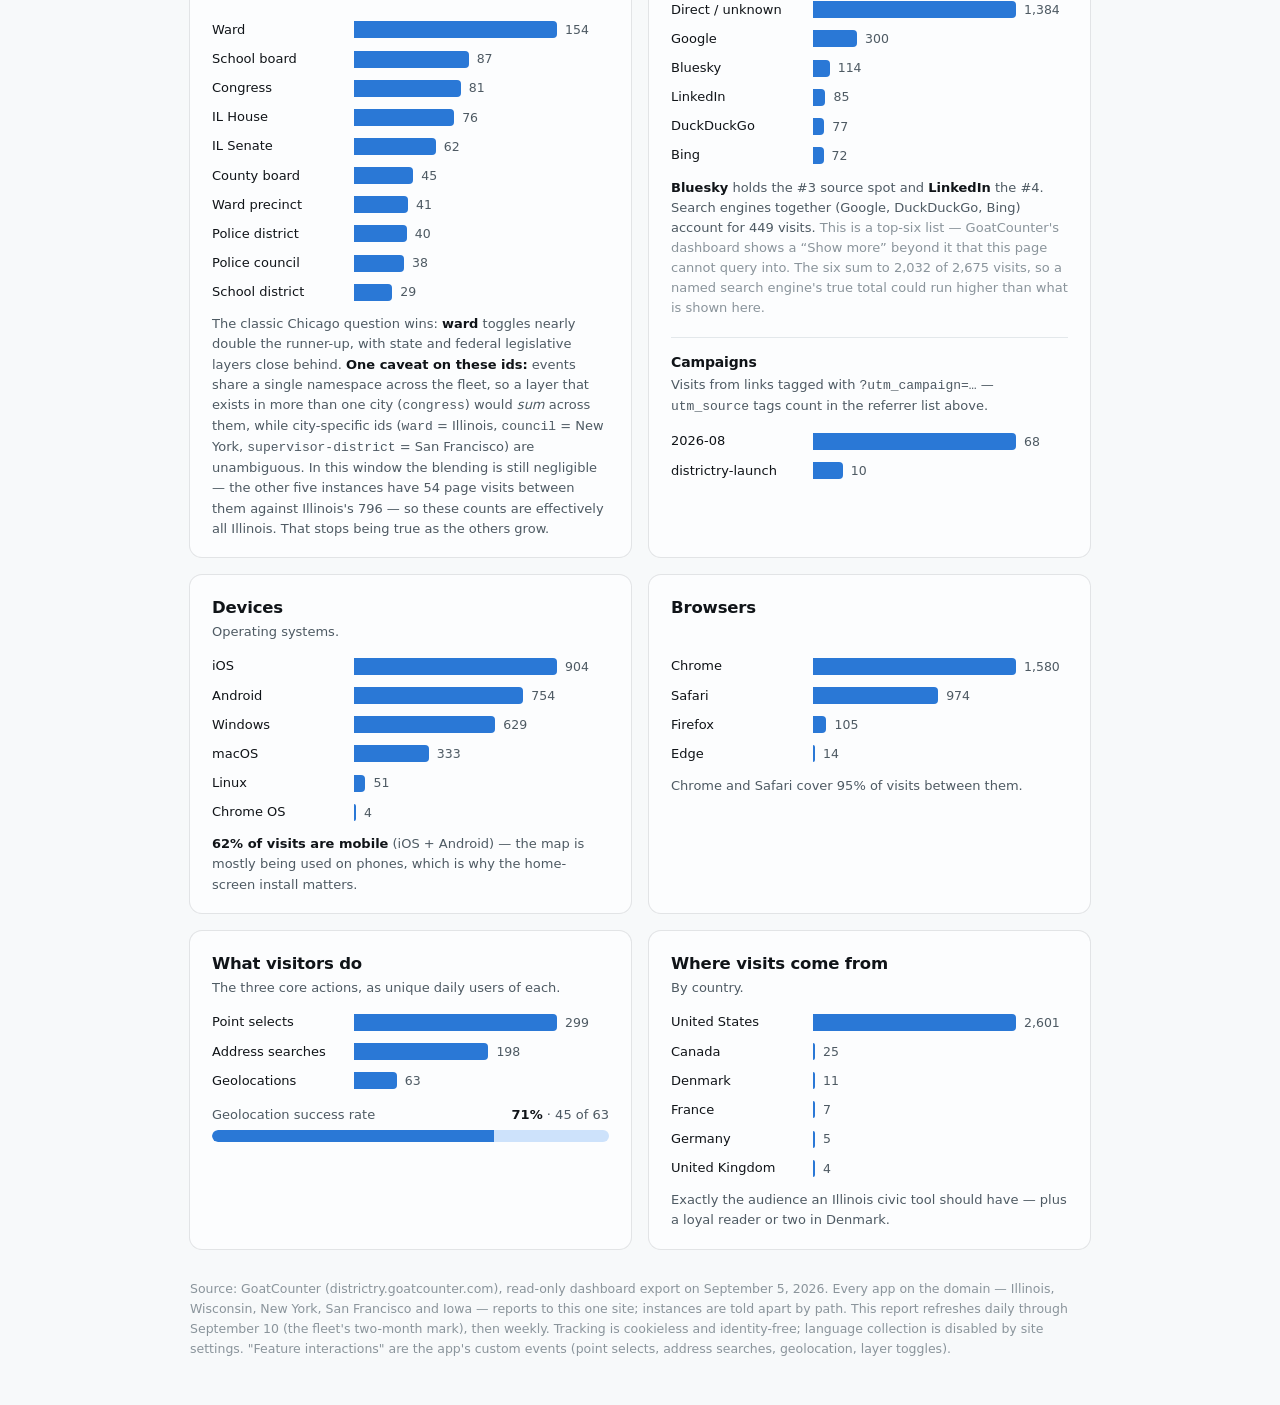
==== commit 7c95698d: "traffic: refresh through September 4 2,675 total activity (+99), 1,044 page visits (+36). Sep 4 land" ====
--- a/traffic/index.html
+++ b/traffic/index.html
@@ -337,7 +337,7 @@
 (function () {
   "use strict";
 
-  /* ---- data (GoatCounter, districtry.goatcounter.com, 2026-07-10 → 2026-09-03) ---- */
+  /* ---- data (GoatCounter, districtry.goatcounter.com, 2026-07-10 → 2026-09-04) ---- */
   var daily = [
     ["Jul 10", 22, 20],
     ["Jul 11", 28, 46],
@@ -394,47 +394,48 @@
     ["Aug 31", 44, 38],
     ["Sep 1", 27, 29],
     ["Sep 2", 33, 26],
-    ["Sep 3", 50, 54]
+    ["Sep 3", 50, 54],
+    ["Sep 4", 36, 73]
   ];
 
   var barData = {
     instances: [
-      ["Illinois", 783], ["Fleet landing", 188], ["Wisconsin", 15],
-      ["New York", 15], ["San Francisco", 4], ["Iowa", 3]
+      ["Illinois", 796], ["Fleet landing", 194], ["Wisconsin", 22],
+      ["New York", 20], ["Iowa", 8], ["San Francisco", 4]
     ],
     layers: [
-      ["Ward", 153], ["School board", 83], ["Congress", 76],
-      ["IL House", 71], ["IL Senate", 59], ["County board", 41],
-      ["Ward precinct", 40], ["Police district", 39], ["Police council", 38],
-      ["School district", 27]
+      ["Ward", 154], ["School board", 87], ["Congress", 81],
+      ["IL House", 76], ["IL Senate", 62], ["County board", 45],
+      ["Ward precinct", 41], ["Police district", 40], ["Police council", 38],
+      ["School district", 29]
     ],
     refs: [
-      ["Direct / unknown", 1366], ["Google", 299], ["Bluesky", 114],
-      ["LinkedIn", 79], ["DuckDuckGo", 68], ["Bing", 65]
+      ["Direct / unknown", 1384], ["Google", 300], ["Bluesky", 114],
+      ["LinkedIn", 85], ["DuckDuckGo", 77], ["Bing", 72]
     ],
     systems: [
-      ["iOS", 894], ["Android", 717], ["Windows", 587], ["macOS", 327], ["Linux", 47],
+      ["iOS", 904], ["Android", 754], ["Windows", 629], ["macOS", 333], ["Linux", 51],
       ["Chrome OS", 4]
     ],
     browsers: [
-      ["Chrome", 1501], ["Safari", 964], ["Firefox", 95],
+      ["Chrome", 1580], ["Safari", 974], ["Firefox", 105],
       ["Edge", 14]
     ],
     actions: [
-      ["Point selects", 286], ["Address searches", 192], ["Geolocations", 60]
+      ["Point selects", 299], ["Address searches", 198], ["Geolocations", 63]
     ],
     geo: [
-      ["United States", 2502], ["Canada", 25], ["Denmark", 11],
+      ["United States", 2601], ["Canada", 25], ["Denmark", 11],
       ["France", 7], ["Germany", 5], ["United Kingdom", 4]
     ],
     campaigns: [
-      ["2026-08", 68], ["districtry-launch", 7]
+      ["2026-08", 68], ["districtry-launch", 10]
     ],
     /* geolocate-success events; the meter is geoSuccess / Geolocations */
-    geoSuccess: 43,
+    geoSuccess: 45,
     /* the two Illinois SEO pages the narrative tracks, so the sentence
        cannot claim a figure the path widget has moved past */
-    seo: { police: 22, school: 22 }
+    seo: { police: 22, school: 23 }
   };
 
   /* The two facts no arithmetic on this page can recover, so they are typed
@@ -452,7 +453,7 @@
 
      EVERYTHING ELSE is computed below from `daily` and `barData`, so a
      refresh cannot leave a sentence disagreeing with a chart beside it. */
-  var META = { exportDate: "September 4, 2026", year: 2026, total: 2576 };
+  var META = { exportDate: "September 5, 2026", year: 2026, total: 2675 };
 
   var fmt = function (n) { return n.toLocaleString("en-US"); };
 
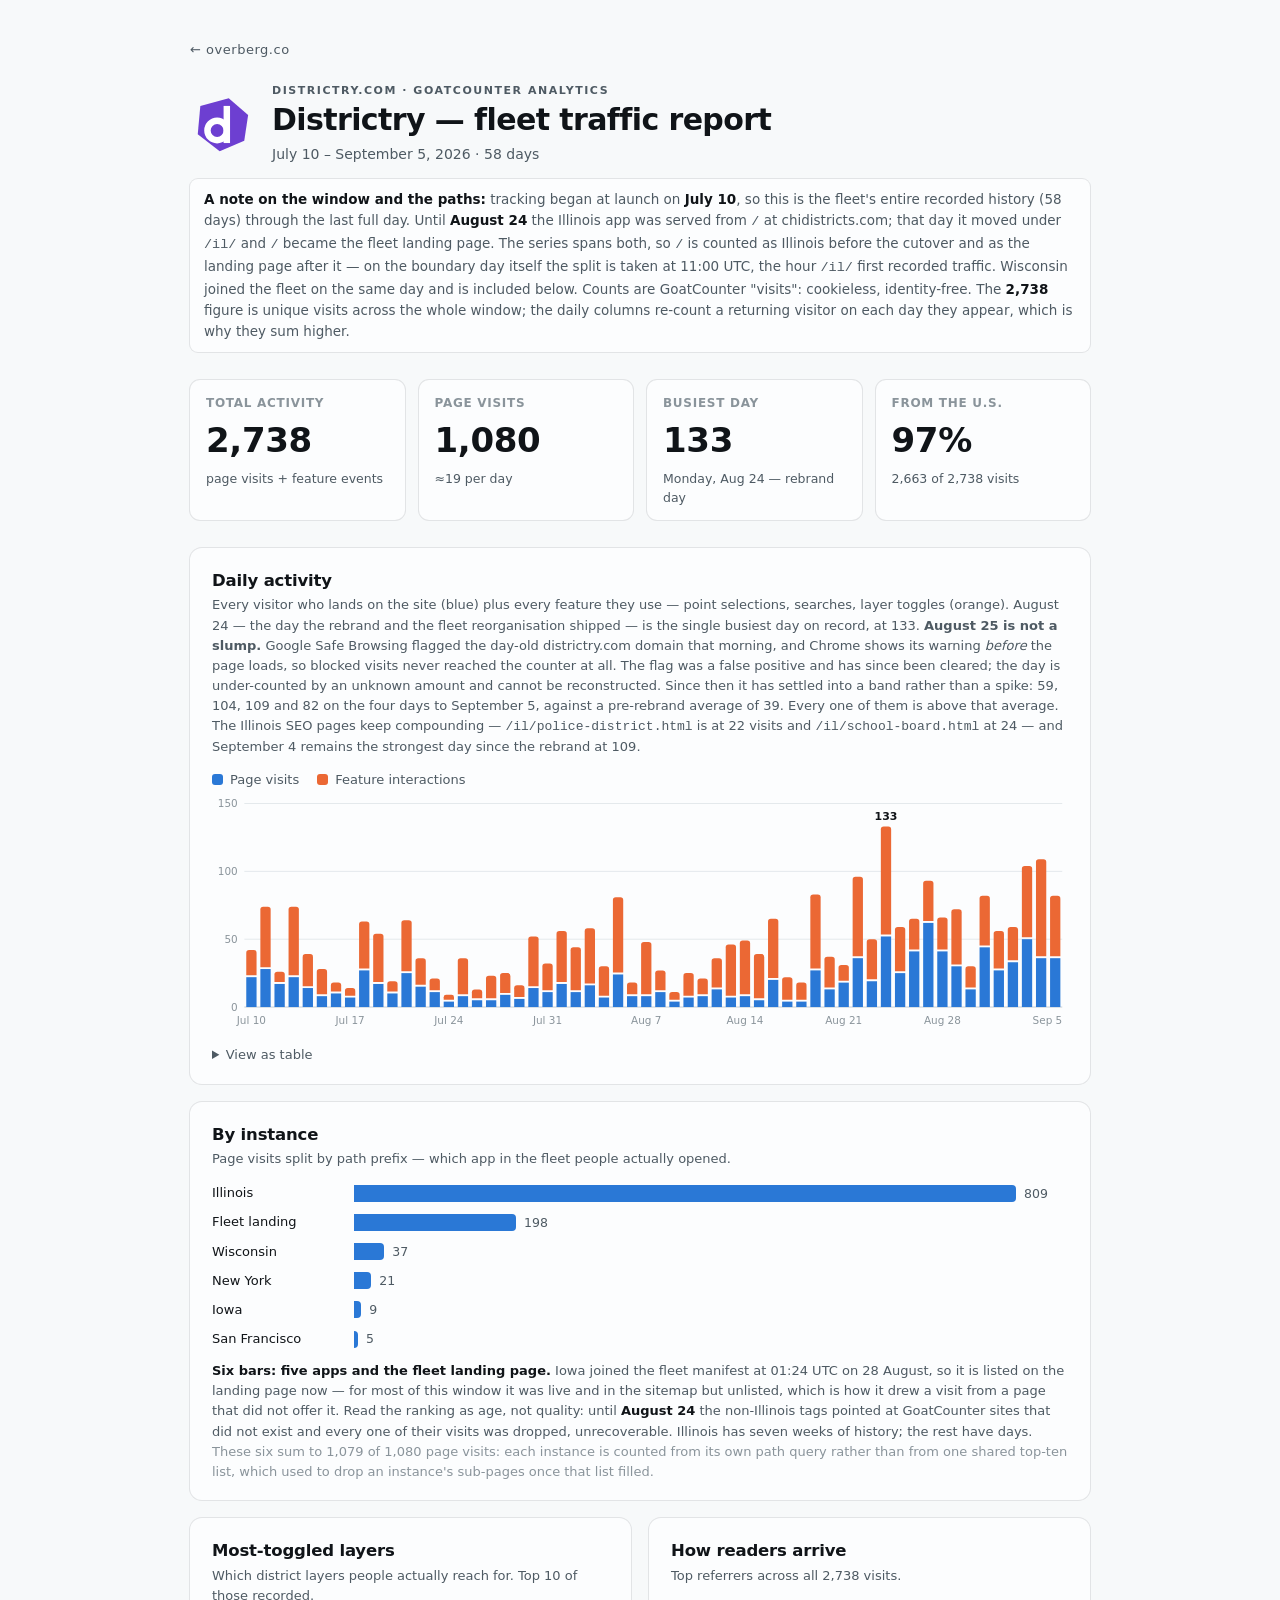
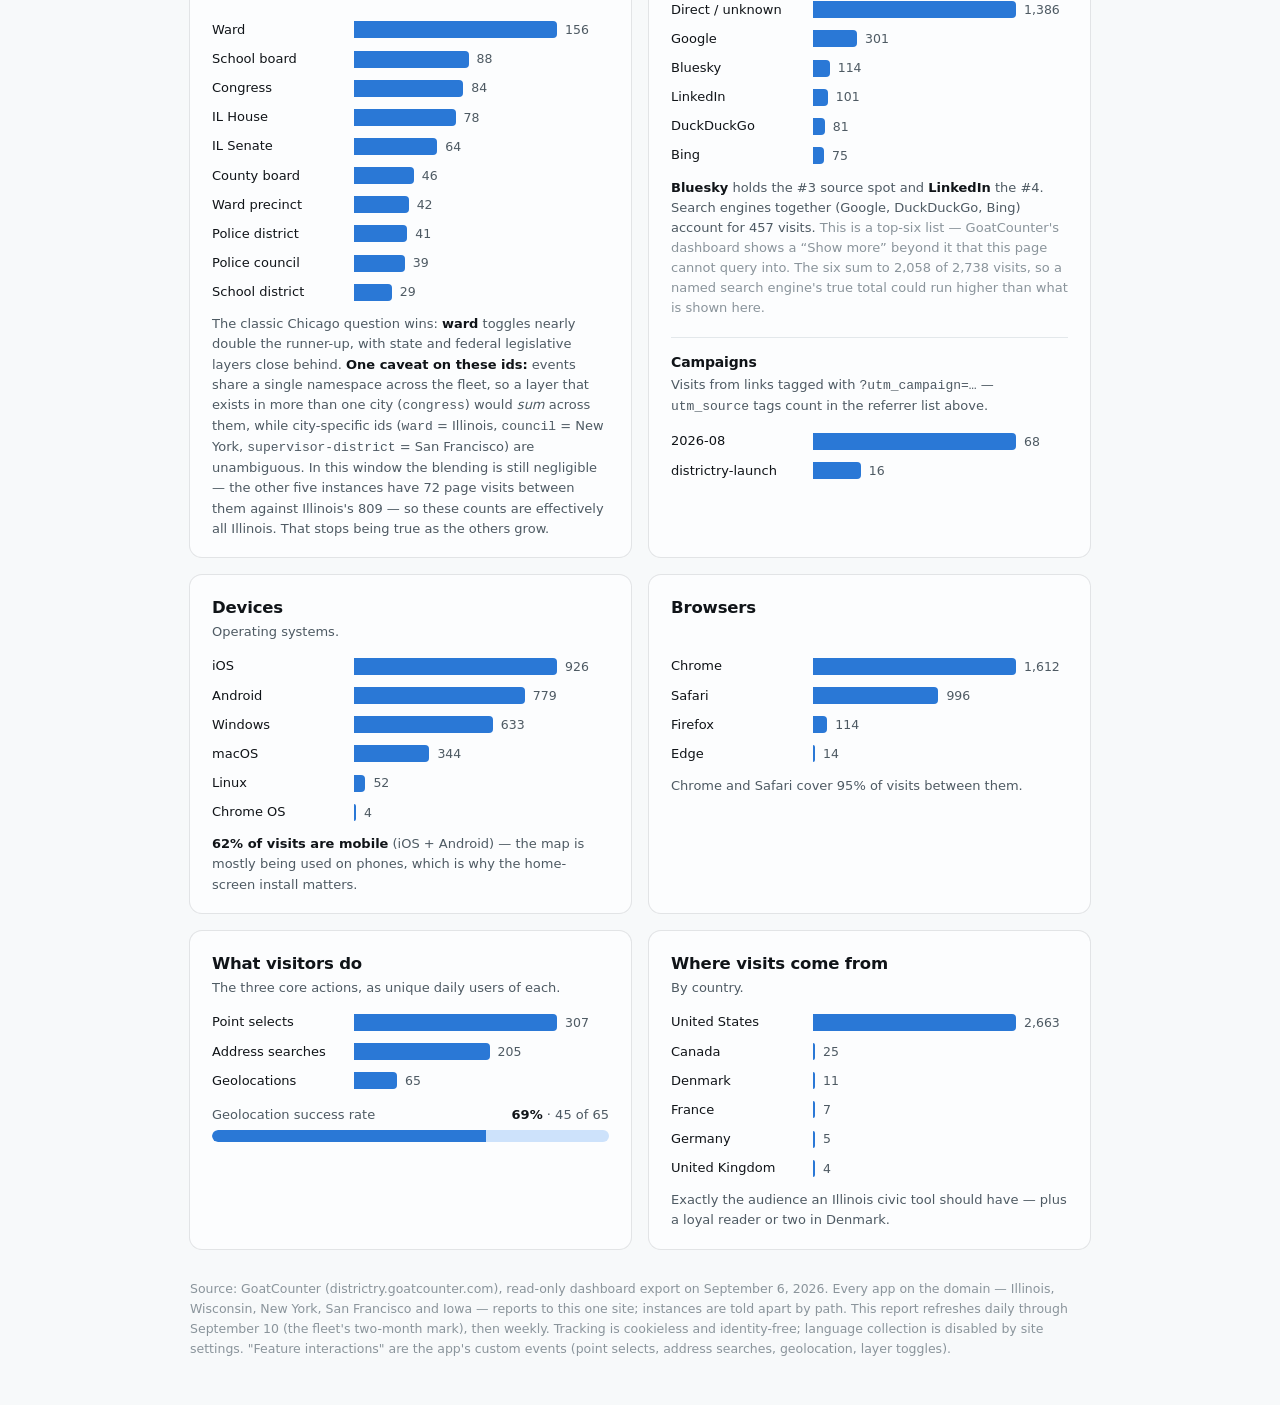
==== commit 41e86518: "traffic: refresh through September 5 2,738 total activity (+63), 1,079 page visits (+35). Sep 5 land" ====
--- a/traffic/index.html
+++ b/traffic/index.html
@@ -337,7 +337,7 @@
 (function () {
   "use strict";
 
-  /* ---- data (GoatCounter, districtry.goatcounter.com, 2026-07-10 → 2026-09-04) ---- */
+  /* ---- data (GoatCounter, districtry.goatcounter.com, 2026-07-10 → 2026-09-05) ---- */
   var daily = [
     ["Jul 10", 22, 20],
     ["Jul 11", 28, 46],
@@ -395,47 +395,48 @@
     ["Sep 1", 27, 29],
     ["Sep 2", 33, 26],
     ["Sep 3", 50, 54],
-    ["Sep 4", 36, 73]
+    ["Sep 4", 36, 73],
+    ["Sep 5", 36, 46]
   ];
 
   var barData = {
     instances: [
-      ["Illinois", 796], ["Fleet landing", 194], ["Wisconsin", 22],
-      ["New York", 20], ["Iowa", 8], ["San Francisco", 4]
+      ["Illinois", 809], ["Fleet landing", 198], ["Wisconsin", 37],
+      ["New York", 21], ["Iowa", 9], ["San Francisco", 5]
     ],
     layers: [
-      ["Ward", 154], ["School board", 87], ["Congress", 81],
-      ["IL House", 76], ["IL Senate", 62], ["County board", 45],
-      ["Ward precinct", 41], ["Police district", 40], ["Police council", 38],
+      ["Ward", 156], ["School board", 88], ["Congress", 84],
+      ["IL House", 78], ["IL Senate", 64], ["County board", 46],
+      ["Ward precinct", 42], ["Police district", 41], ["Police council", 39],
       ["School district", 29]
     ],
     refs: [
-      ["Direct / unknown", 1384], ["Google", 300], ["Bluesky", 114],
-      ["LinkedIn", 85], ["DuckDuckGo", 77], ["Bing", 72]
+      ["Direct / unknown", 1386], ["Google", 301], ["Bluesky", 114],
+      ["LinkedIn", 101], ["DuckDuckGo", 81], ["Bing", 75]
     ],
     systems: [
-      ["iOS", 904], ["Android", 754], ["Windows", 629], ["macOS", 333], ["Linux", 51],
+      ["iOS", 926], ["Android", 779], ["Windows", 633], ["macOS", 344], ["Linux", 52],
       ["Chrome OS", 4]
     ],
     browsers: [
-      ["Chrome", 1580], ["Safari", 974], ["Firefox", 105],
+      ["Chrome", 1612], ["Safari", 996], ["Firefox", 114],
       ["Edge", 14]
     ],
     actions: [
-      ["Point selects", 299], ["Address searches", 198], ["Geolocations", 63]
+      ["Point selects", 307], ["Address searches", 205], ["Geolocations", 65]
     ],
     geo: [
-      ["United States", 2601], ["Canada", 25], ["Denmark", 11],
+      ["United States", 2663], ["Canada", 25], ["Denmark", 11],
       ["France", 7], ["Germany", 5], ["United Kingdom", 4]
     ],
     campaigns: [
-      ["2026-08", 68], ["districtry-launch", 10]
+      ["2026-08", 68], ["districtry-launch", 16]
     ],
     /* geolocate-success events; the meter is geoSuccess / Geolocations */
     geoSuccess: 45,
     /* the two Illinois SEO pages the narrative tracks, so the sentence
        cannot claim a figure the path widget has moved past */
-    seo: { police: 22, school: 23 }
+    seo: { police: 22, school: 24 }
   };
 
   /* The two facts no arithmetic on this page can recover, so they are typed
@@ -453,7 +454,7 @@
 
      EVERYTHING ELSE is computed below from `daily` and `barData`, so a
      refresh cannot leave a sentence disagreeing with a chart beside it. */
-  var META = { exportDate: "September 5, 2026", year: 2026, total: 2675 };
+  var META = { exportDate: "September 6, 2026", year: 2026, total: 2738 };
 
   var fmt = function (n) { return n.toLocaleString("en-US"); };
 
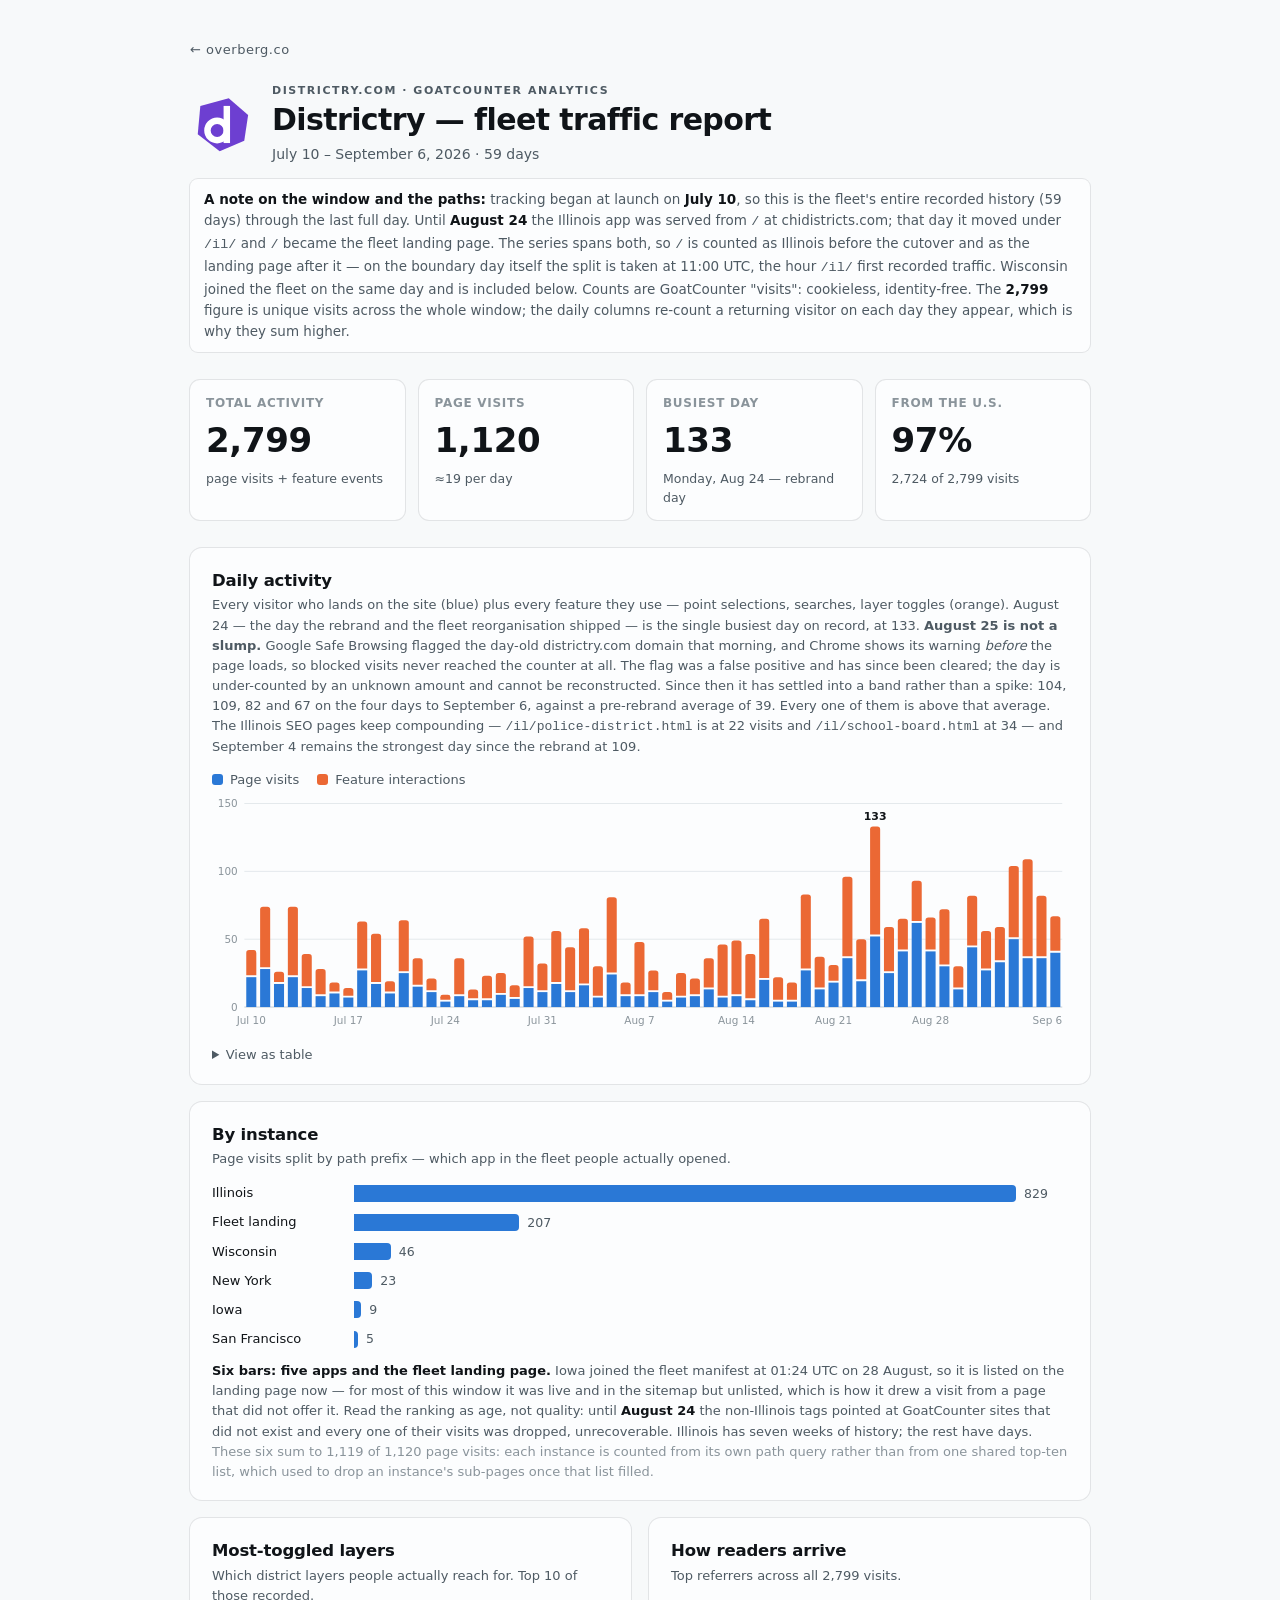
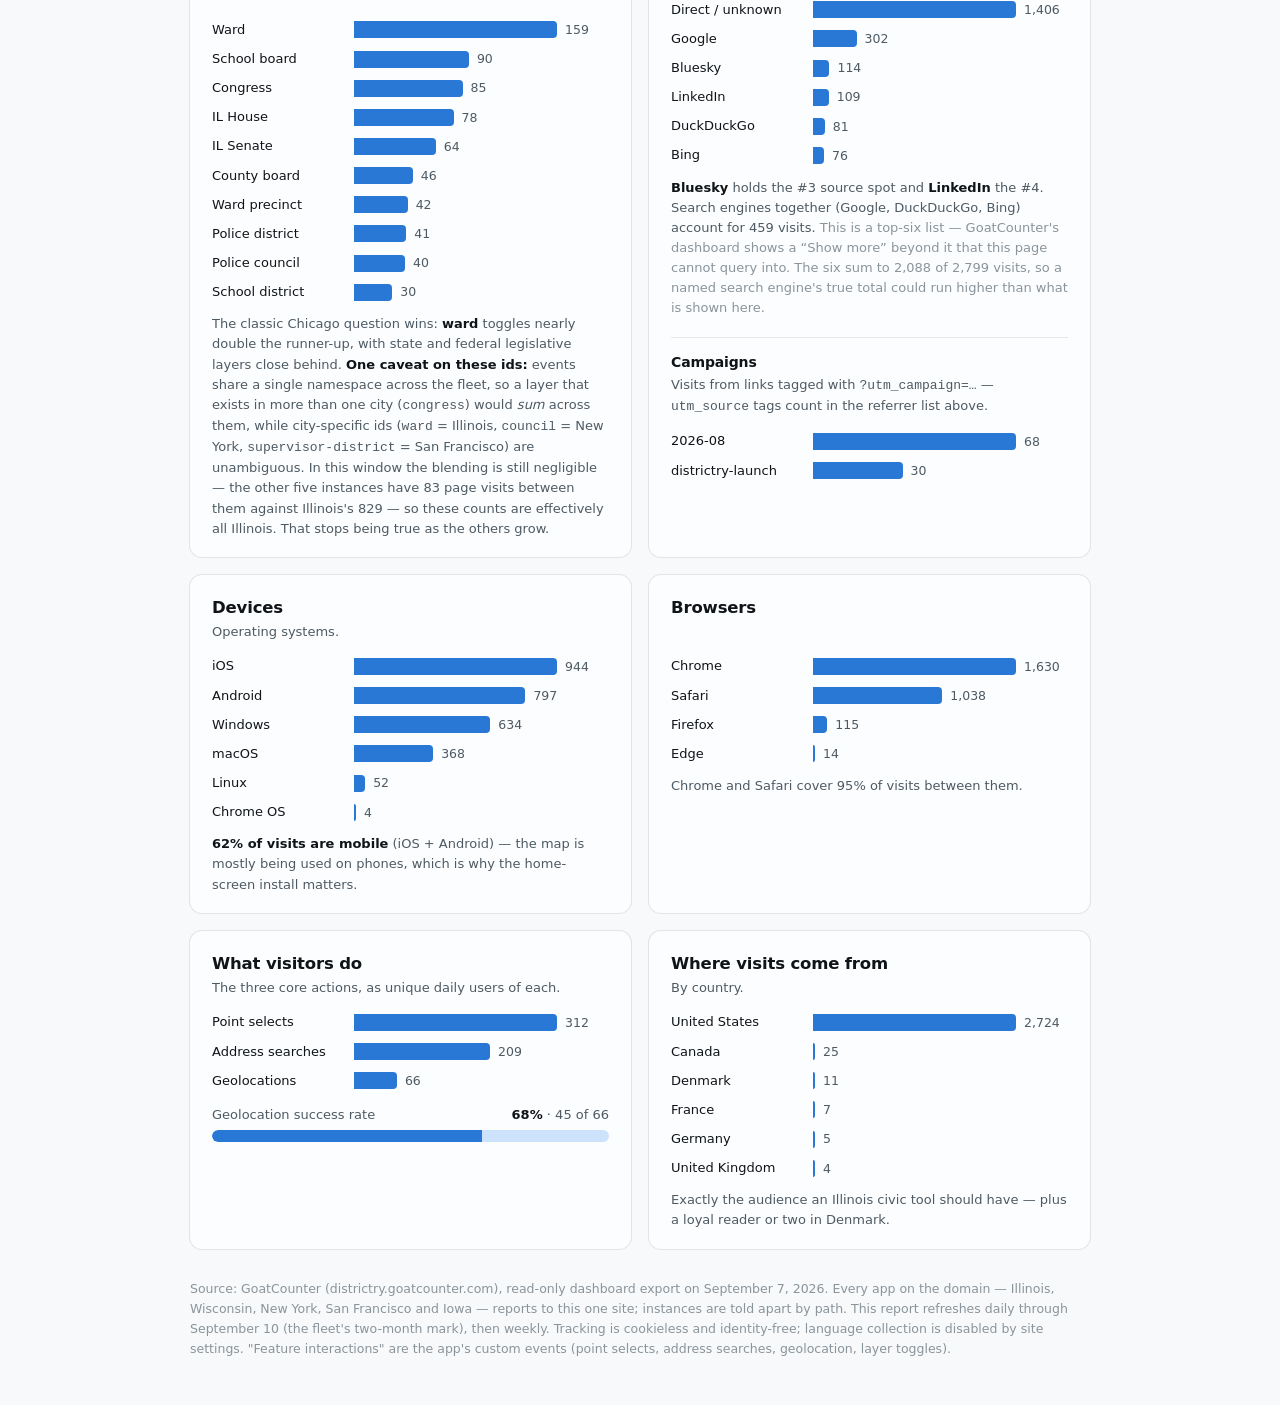
==== commit ddfa7b51: "traffic: refresh through September 6 2,799 total activity (+61), 1,119 page visits (+40). Sep 6 land" ====
--- a/traffic/index.html
+++ b/traffic/index.html
@@ -337,7 +337,7 @@
 (function () {
   "use strict";
 
-  /* ---- data (GoatCounter, districtry.goatcounter.com, 2026-07-10 → 2026-09-05) ---- */
+  /* ---- data (GoatCounter, districtry.goatcounter.com, 2026-07-10 → 2026-09-06) ---- */
   var daily = [
     ["Jul 10", 22, 20],
     ["Jul 11", 28, 46],
@@ -396,47 +396,48 @@
     ["Sep 2", 33, 26],
     ["Sep 3", 50, 54],
     ["Sep 4", 36, 73],
-    ["Sep 5", 36, 46]
+    ["Sep 5", 36, 46],
+    ["Sep 6", 40, 27]
   ];
 
   var barData = {
     instances: [
-      ["Illinois", 809], ["Fleet landing", 198], ["Wisconsin", 37],
-      ["New York", 21], ["Iowa", 9], ["San Francisco", 5]
+      ["Illinois", 829], ["Fleet landing", 207], ["Wisconsin", 46],
+      ["New York", 23], ["Iowa", 9], ["San Francisco", 5]
     ],
     layers: [
-      ["Ward", 156], ["School board", 88], ["Congress", 84],
+      ["Ward", 159], ["School board", 90], ["Congress", 85],
       ["IL House", 78], ["IL Senate", 64], ["County board", 46],
-      ["Ward precinct", 42], ["Police district", 41], ["Police council", 39],
-      ["School district", 29]
+      ["Ward precinct", 42], ["Police district", 41], ["Police council", 40],
+      ["School district", 30]
     ],
     refs: [
-      ["Direct / unknown", 1386], ["Google", 301], ["Bluesky", 114],
-      ["LinkedIn", 101], ["DuckDuckGo", 81], ["Bing", 75]
+      ["Direct / unknown", 1406], ["Google", 302], ["Bluesky", 114],
+      ["LinkedIn", 109], ["DuckDuckGo", 81], ["Bing", 76]
     ],
     systems: [
-      ["iOS", 926], ["Android", 779], ["Windows", 633], ["macOS", 344], ["Linux", 52],
+      ["iOS", 944], ["Android", 797], ["Windows", 634], ["macOS", 368], ["Linux", 52],
       ["Chrome OS", 4]
     ],
     browsers: [
-      ["Chrome", 1612], ["Safari", 996], ["Firefox", 114],
+      ["Chrome", 1630], ["Safari", 1038], ["Firefox", 115],
       ["Edge", 14]
     ],
     actions: [
-      ["Point selects", 307], ["Address searches", 205], ["Geolocations", 65]
+      ["Point selects", 312], ["Address searches", 209], ["Geolocations", 66]
     ],
     geo: [
-      ["United States", 2663], ["Canada", 25], ["Denmark", 11],
+      ["United States", 2724], ["Canada", 25], ["Denmark", 11],
       ["France", 7], ["Germany", 5], ["United Kingdom", 4]
     ],
     campaigns: [
-      ["2026-08", 68], ["districtry-launch", 16]
+      ["2026-08", 68], ["districtry-launch", 30]
     ],
     /* geolocate-success events; the meter is geoSuccess / Geolocations */
     geoSuccess: 45,
     /* the two Illinois SEO pages the narrative tracks, so the sentence
        cannot claim a figure the path widget has moved past */
-    seo: { police: 22, school: 24 }
+    seo: { police: 22, school: 34 }
   };
 
   /* The two facts no arithmetic on this page can recover, so they are typed
@@ -454,7 +455,7 @@
 
      EVERYTHING ELSE is computed below from `daily` and `barData`, so a
      refresh cannot leave a sentence disagreeing with a chart beside it. */
-  var META = { exportDate: "September 6, 2026", year: 2026, total: 2738 };
+  var META = { exportDate: "September 7, 2026", year: 2026, total: 2799 };
 
   var fmt = function (n) { return n.toLocaleString("en-US"); };
 
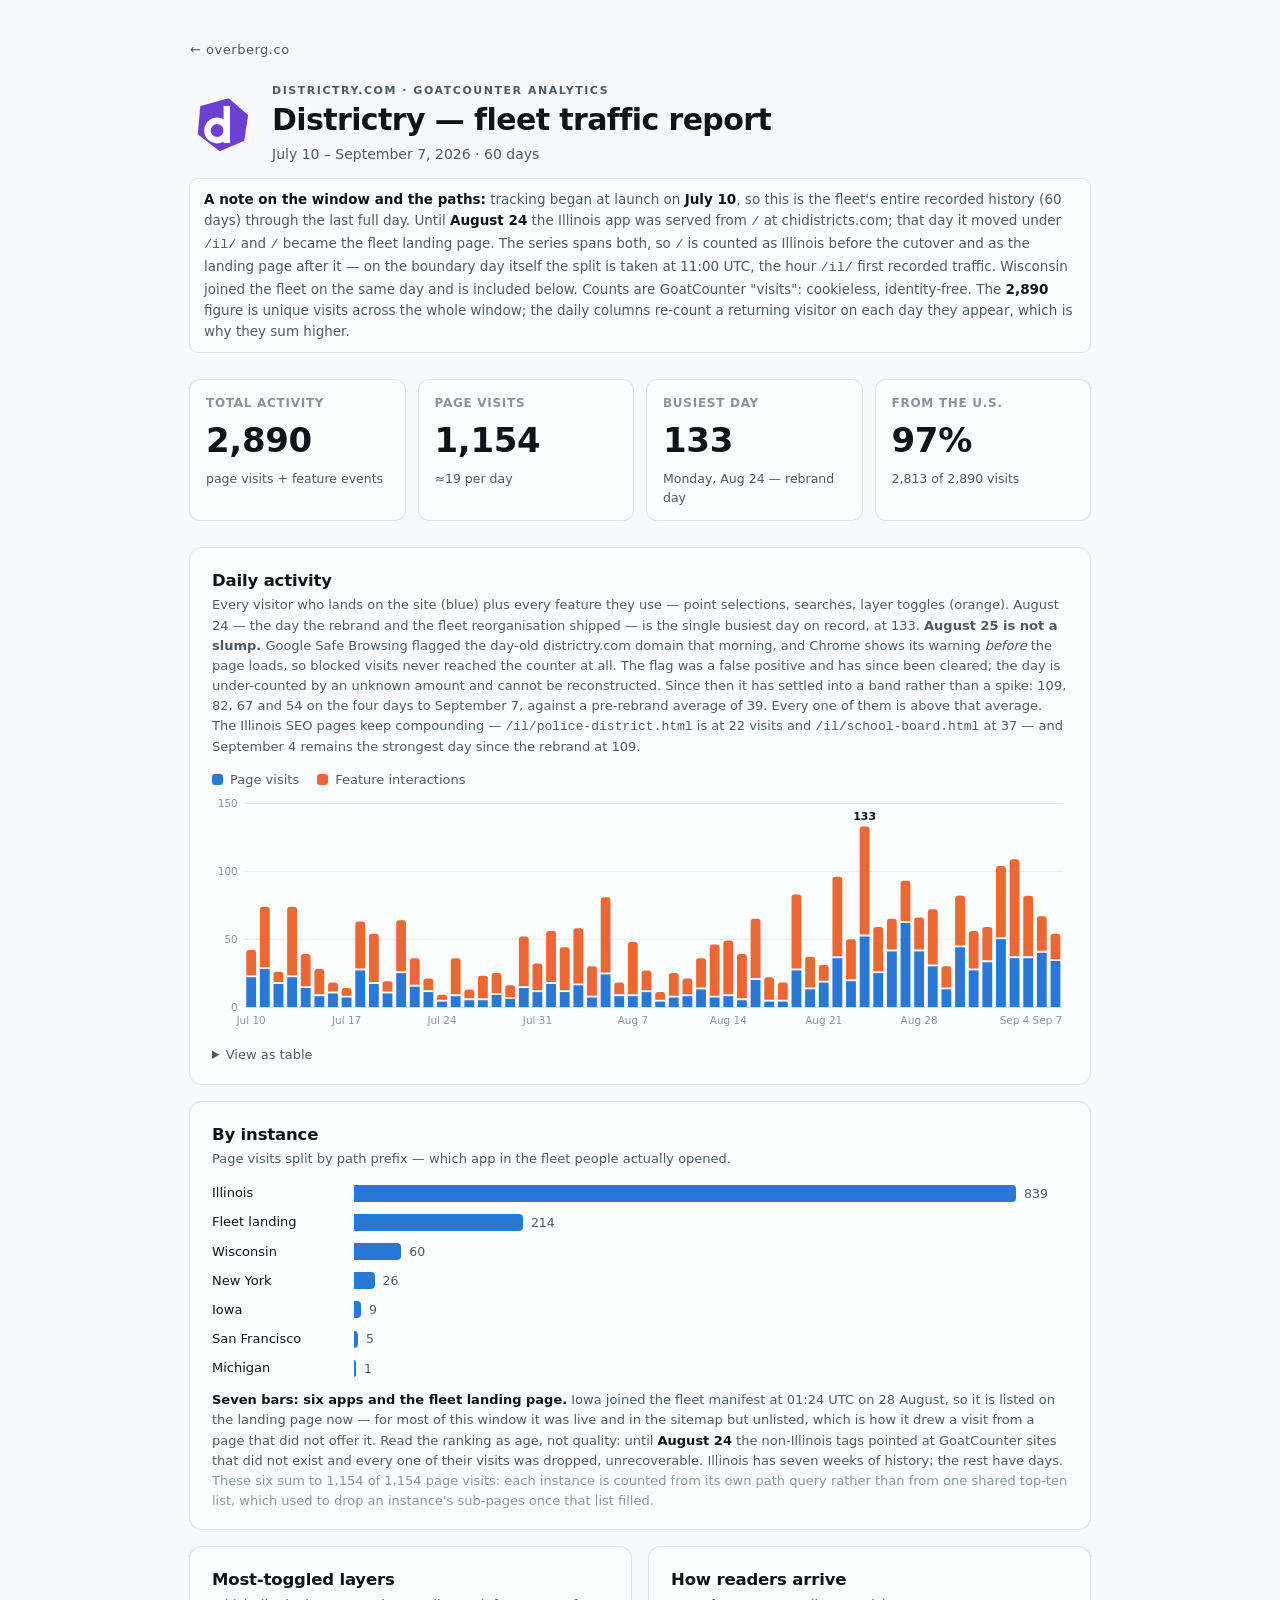
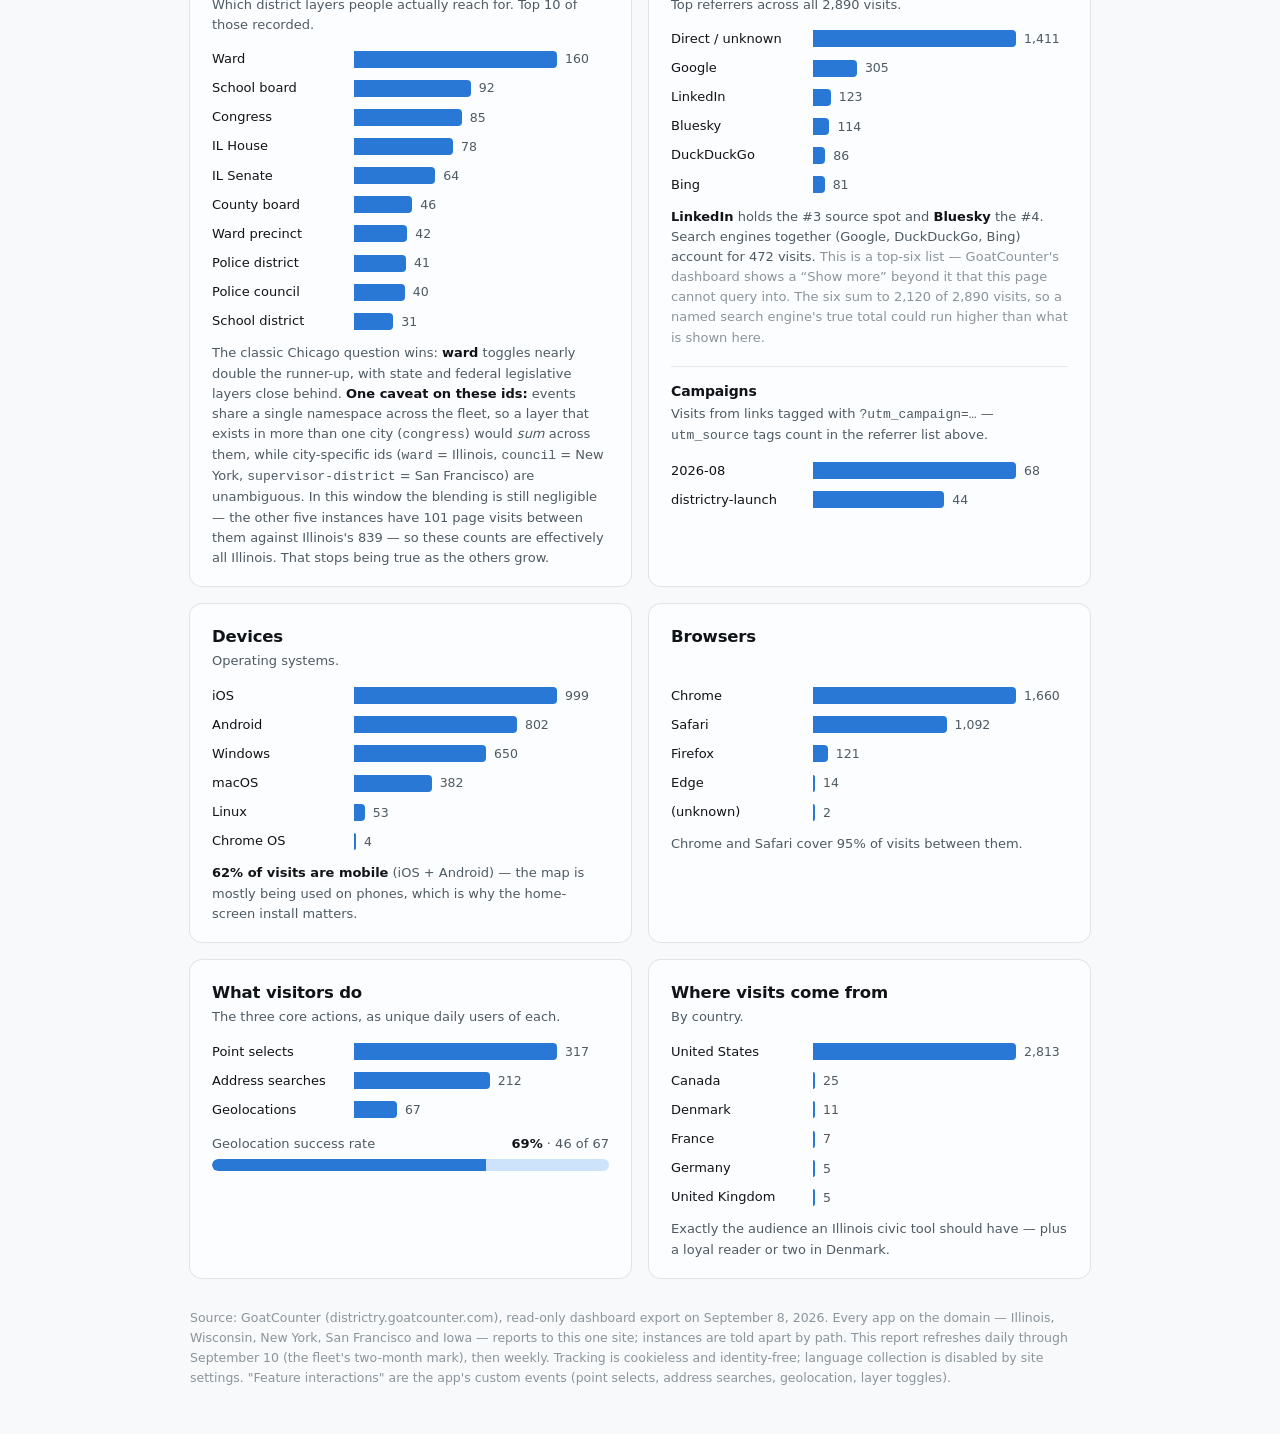
==== commit efe75b81: "traffic: refresh through September 7, and count Michigan 2,890 total activity (+91), 1,154 page visi" ====
--- a/traffic/index.html
+++ b/traffic/index.html
@@ -268,7 +268,7 @@
     <h2>By instance</h2>
     <p class="sub">Page visits split by path prefix &mdash; which app in the fleet people actually opened.</p>
     <div class="bars" data-bars="instances"></div>
-    <p class="note"><strong>Six bars: five apps and the fleet landing page.</strong> Iowa joined the fleet manifest at 01:24&nbsp;UTC on 28&nbsp;August, so it is listed on the landing page now &mdash; for most of this window it was live and in the sitemap but unlisted, which is how it drew a visit from a page that did not offer it. Read the ranking as age, not quality: until <strong>August 24</strong> the non-Illinois tags pointed at GoatCounter sites that did not exist and every one of their visits was dropped, unrecoverable. Illinois has seven weeks of history; the rest have days. <span class="muted-note">These six sum to <span data-stat="instSum">958</span> of <span data-stat="pageviews">958</span> page visits: each instance is counted from its own path query rather than from one shared top-ten list, which used to drop an instance's sub-pages once that list filled.</span></p>
+    <p class="note"><strong><span data-stat="barCount">Six</span> bars: <span data-stat="appCount">five</span> apps and the fleet landing page.</strong> Iowa joined the fleet manifest at 01:24&nbsp;UTC on 28&nbsp;August, so it is listed on the landing page now &mdash; for most of this window it was live and in the sitemap but unlisted, which is how it drew a visit from a page that did not offer it. Read the ranking as age, not quality: until <strong>August 24</strong> the non-Illinois tags pointed at GoatCounter sites that did not exist and every one of their visits was dropped, unrecoverable. Illinois has seven weeks of history; the rest have days. <span class="muted-note">These six sum to <span data-stat="instSum">958</span> of <span data-stat="pageviews">958</span> page visits: each instance is counted from its own path query rather than from one shared top-ten list, which used to drop an instance's sub-pages once that list filled.</span></p>
   </section>
 
   <section class="grid2">
@@ -276,7 +276,7 @@
       <h2>Most-toggled layers</h2>
       <p class="sub">Which district layers people actually reach for. Top 10 of those recorded.</p>
       <div class="bars" data-bars="layers"></div>
-      <p class="note">The classic Chicago question wins: <strong>ward</strong> toggles nearly double the runner-up, with state and federal legislative layers close behind. <strong>One caveat on these ids:</strong> events share a single namespace across the fleet, so a layer that exists in more than one city (<code>congress</code>) would <em>sum</em> across them, while city-specific ids (<code>ward</code> = Illinois, <code>council</code> = New York, <code>supervisor-district</code> = San Francisco) are unambiguous. In this window the blending is still negligible &mdash; the other five instances have <span data-stat="otherInst">21</span> page visits between them against Illinois's <span data-stat="topInst">699</span> &mdash; so these counts are effectively all Illinois. That stops being true as the others grow.</p>
+      <p class="note">The classic Chicago question wins: <strong>ward</strong> toggles nearly double the runner-up, with state and federal legislative layers close behind. <strong>One caveat on these ids:</strong> events share a single namespace across the fleet, so a layer that exists in more than one city (<code>congress</code>) would <em>sum</em> across them, while city-specific ids (<code>ward</code> = Illinois, <code>council</code> = New York, <code>supervisor-district</code> = San Francisco) are unambiguous. In this window the blending is still negligible &mdash; the other <span data-stat="otherCount">five</span> instances have <span data-stat="otherInst">21</span> page visits between them against Illinois's <span data-stat="topInst">699</span> &mdash; so these counts are effectively all Illinois. That stops being true as the others grow.</p>
     </div>
     <div class="card">
       <h2>How readers arrive</h2>
@@ -337,7 +337,7 @@
 (function () {
   "use strict";
 
-  /* ---- data (GoatCounter, districtry.goatcounter.com, 2026-07-10 → 2026-09-06) ---- */
+  /* ---- data (GoatCounter, districtry.goatcounter.com, 2026-07-10 → 2026-09-07) ---- */
   var daily = [
     ["Jul 10", 22, 20],
     ["Jul 11", 28, 46],
@@ -397,47 +397,49 @@
     ["Sep 3", 50, 54],
     ["Sep 4", 36, 73],
     ["Sep 5", 36, 46],
-    ["Sep 6", 40, 27]
+    ["Sep 6", 40, 27],
+    ["Sep 7", 34, 20]
   ];
 
   var barData = {
     instances: [
-      ["Illinois", 829], ["Fleet landing", 207], ["Wisconsin", 46],
-      ["New York", 23], ["Iowa", 9], ["San Francisco", 5]
+      ["Illinois", 839], ["Fleet landing", 214], ["Wisconsin", 60],
+      ["New York", 26], ["Iowa", 9], ["San Francisco", 5],
+      ["Michigan", 1]
     ],
     layers: [
-      ["Ward", 159], ["School board", 90], ["Congress", 85],
+      ["Ward", 160], ["School board", 92], ["Congress", 85],
       ["IL House", 78], ["IL Senate", 64], ["County board", 46],
       ["Ward precinct", 42], ["Police district", 41], ["Police council", 40],
-      ["School district", 30]
+      ["School district", 31]
     ],
     refs: [
-      ["Direct / unknown", 1406], ["Google", 302], ["Bluesky", 114],
-      ["LinkedIn", 109], ["DuckDuckGo", 81], ["Bing", 76]
+      ["Direct / unknown", 1411], ["Google", 305], ["LinkedIn", 123],
+      ["Bluesky", 114], ["DuckDuckGo", 86], ["Bing", 81]
     ],
     systems: [
-      ["iOS", 944], ["Android", 797], ["Windows", 634], ["macOS", 368], ["Linux", 52],
+      ["iOS", 999], ["Android", 802], ["Windows", 650], ["macOS", 382], ["Linux", 53],
       ["Chrome OS", 4]
     ],
     browsers: [
-      ["Chrome", 1630], ["Safari", 1038], ["Firefox", 115],
-      ["Edge", 14]
+      ["Chrome", 1660], ["Safari", 1092], ["Firefox", 121],
+      ["Edge", 14], ["(unknown)", 2]
     ],
     actions: [
-      ["Point selects", 312], ["Address searches", 209], ["Geolocations", 66]
+      ["Point selects", 317], ["Address searches", 212], ["Geolocations", 67]
     ],
     geo: [
-      ["United States", 2724], ["Canada", 25], ["Denmark", 11],
-      ["France", 7], ["Germany", 5], ["United Kingdom", 4]
+      ["United States", 2813], ["Canada", 25], ["Denmark", 11],
+      ["France", 7], ["Germany", 5], ["United Kingdom", 5]
     ],
     campaigns: [
-      ["2026-08", 68], ["districtry-launch", 30]
+      ["2026-08", 68], ["districtry-launch", 44]
     ],
     /* geolocate-success events; the meter is geoSuccess / Geolocations */
-    geoSuccess: 45,
+    geoSuccess: 46,
     /* the two Illinois SEO pages the narrative tracks, so the sentence
        cannot claim a figure the path widget has moved past */
-    seo: { police: 22, school: 34 }
+    seo: { police: 22, school: 37 }
   };
 
   /* The two facts no arithmetic on this page can recover, so they are typed
@@ -455,7 +457,7 @@
 
      EVERYTHING ELSE is computed below from `daily` and `barData`, so a
      refresh cannot leave a sentence disagreeing with a chart beside it. */
-  var META = { exportDate: "September 7, 2026", year: 2026, total: 2799 };
+  var META = { exportDate: "September 8, 2026", year: 2026, total: 2890 };
 
   var fmt = function (n) { return n.toLocaleString("en-US"); };
 
@@ -491,6 +493,14 @@
   var search    = ["Google", "DuckDuckGo", "Bing"].reduce(
                     function (t, n) { return t + pick(barData.refs, n); }, 0);
   var refSum    = sum(barData.refs);
+  var WORDS = ["zero", "one", "two", "three", "four", "five", "six", "seven",
+               "eight", "nine", "ten", "eleven", "twelve"];
+  /* Only barCount opens its sentence; the other two sit mid-sentence, so
+     capitalising unconditionally gave "the other Five instances". */
+  var words = function (n, capitalise) {
+    var w = WORDS[n] || String(n);
+    return capitalise ? w.charAt(0).toUpperCase() + w.slice(1) : w;
+  };
   var instTotal = sum(barData.instances);
   var REBRAND = "Aug 24";
   var preRebrand = daily.slice(0, daily.map(function (d) { return d[0]; }).indexOf(REBRAND));
@@ -521,6 +531,13 @@
     topInst: fmt(barData.instances[0][1]),
     searchVisits: fmt(search),
     refSum: fmt(refSum),
+    /* The bar-count sentence was typed "Six bars: five apps" and went wrong the
+       day Michigan shipped -- the same literal-next-to-a-measurement failure as
+       everywhere else on this page, and the instance list it describes is now
+       read from the fleet manifest, so the sentence has to be too. */
+    barCount: words(barData.instances.length, true),
+    appCount: words(barData.instances.length - 1),
+    otherCount: words(barData.instances.length - 2),
     mobilePct: pct(mobile, total),
     topTwoBrowserPct: pct(browsers2, total),
     geoPct: pct(geoOk, geoTry),
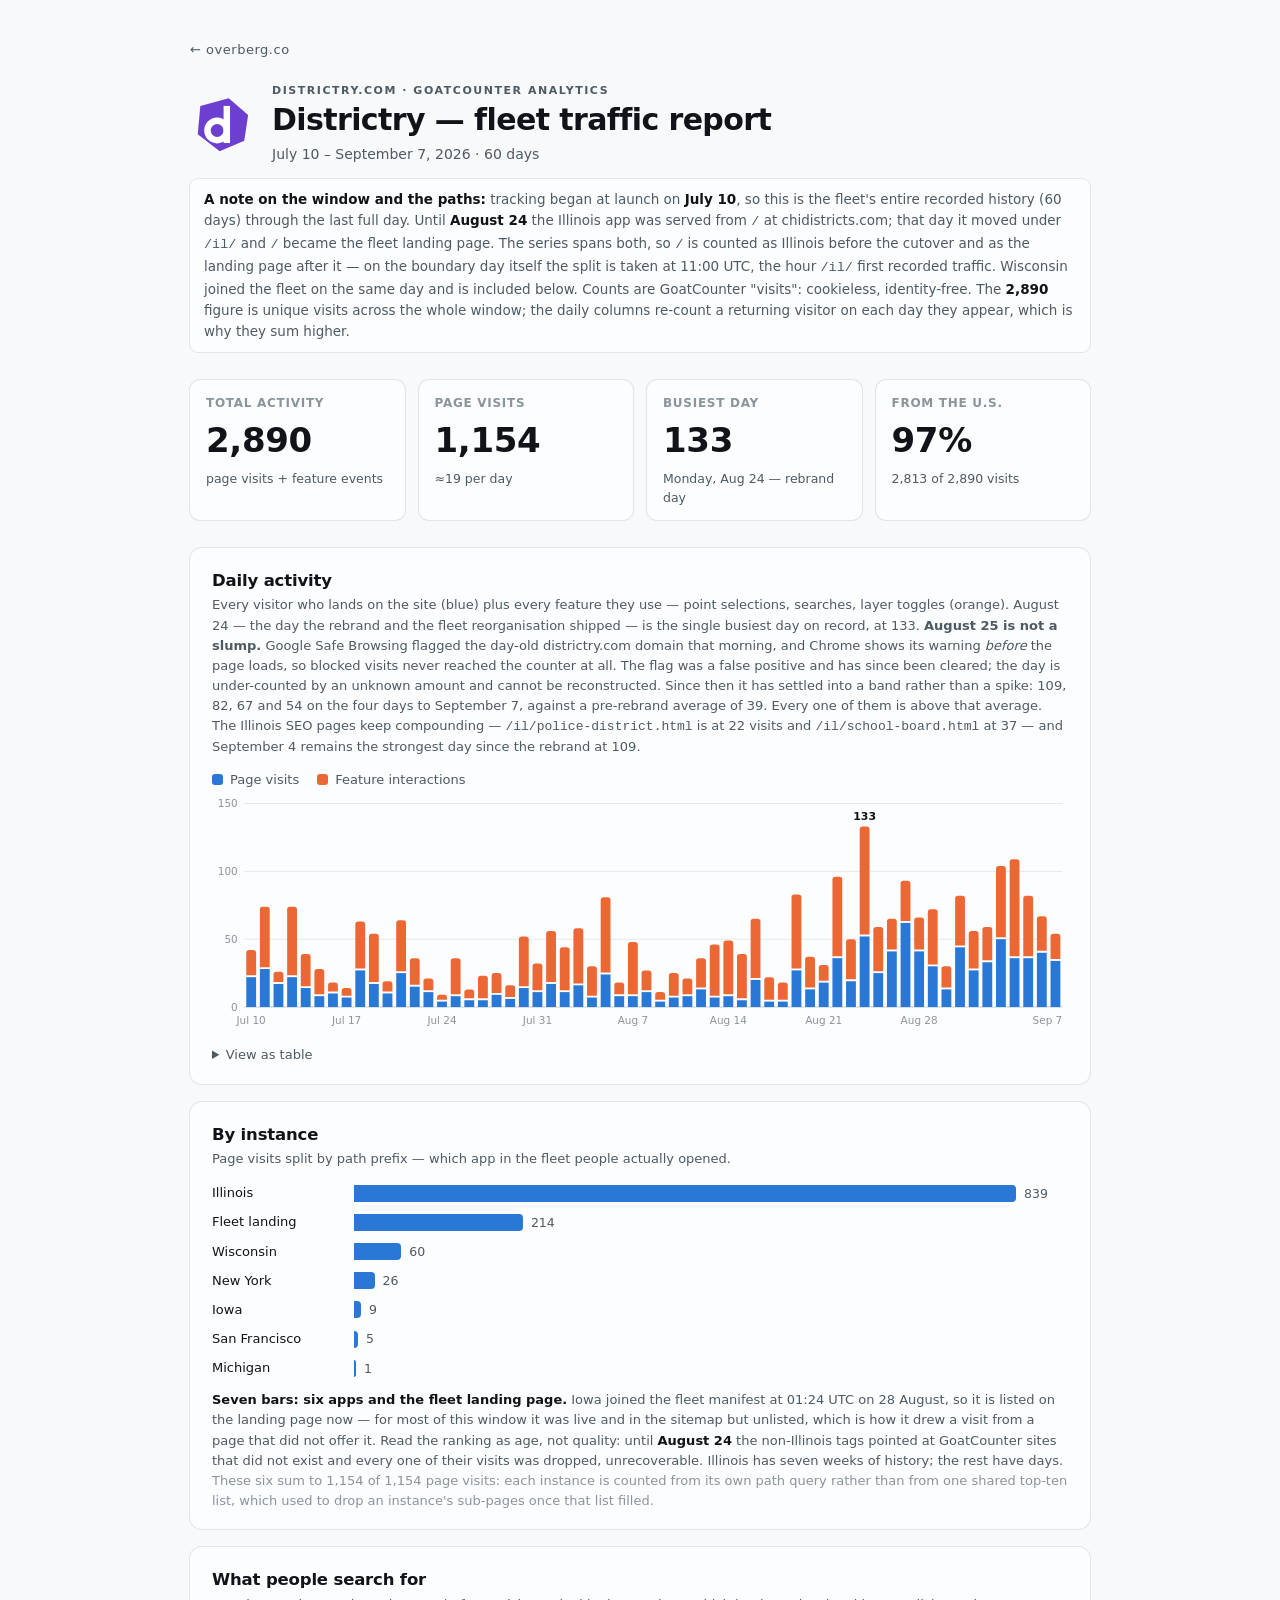
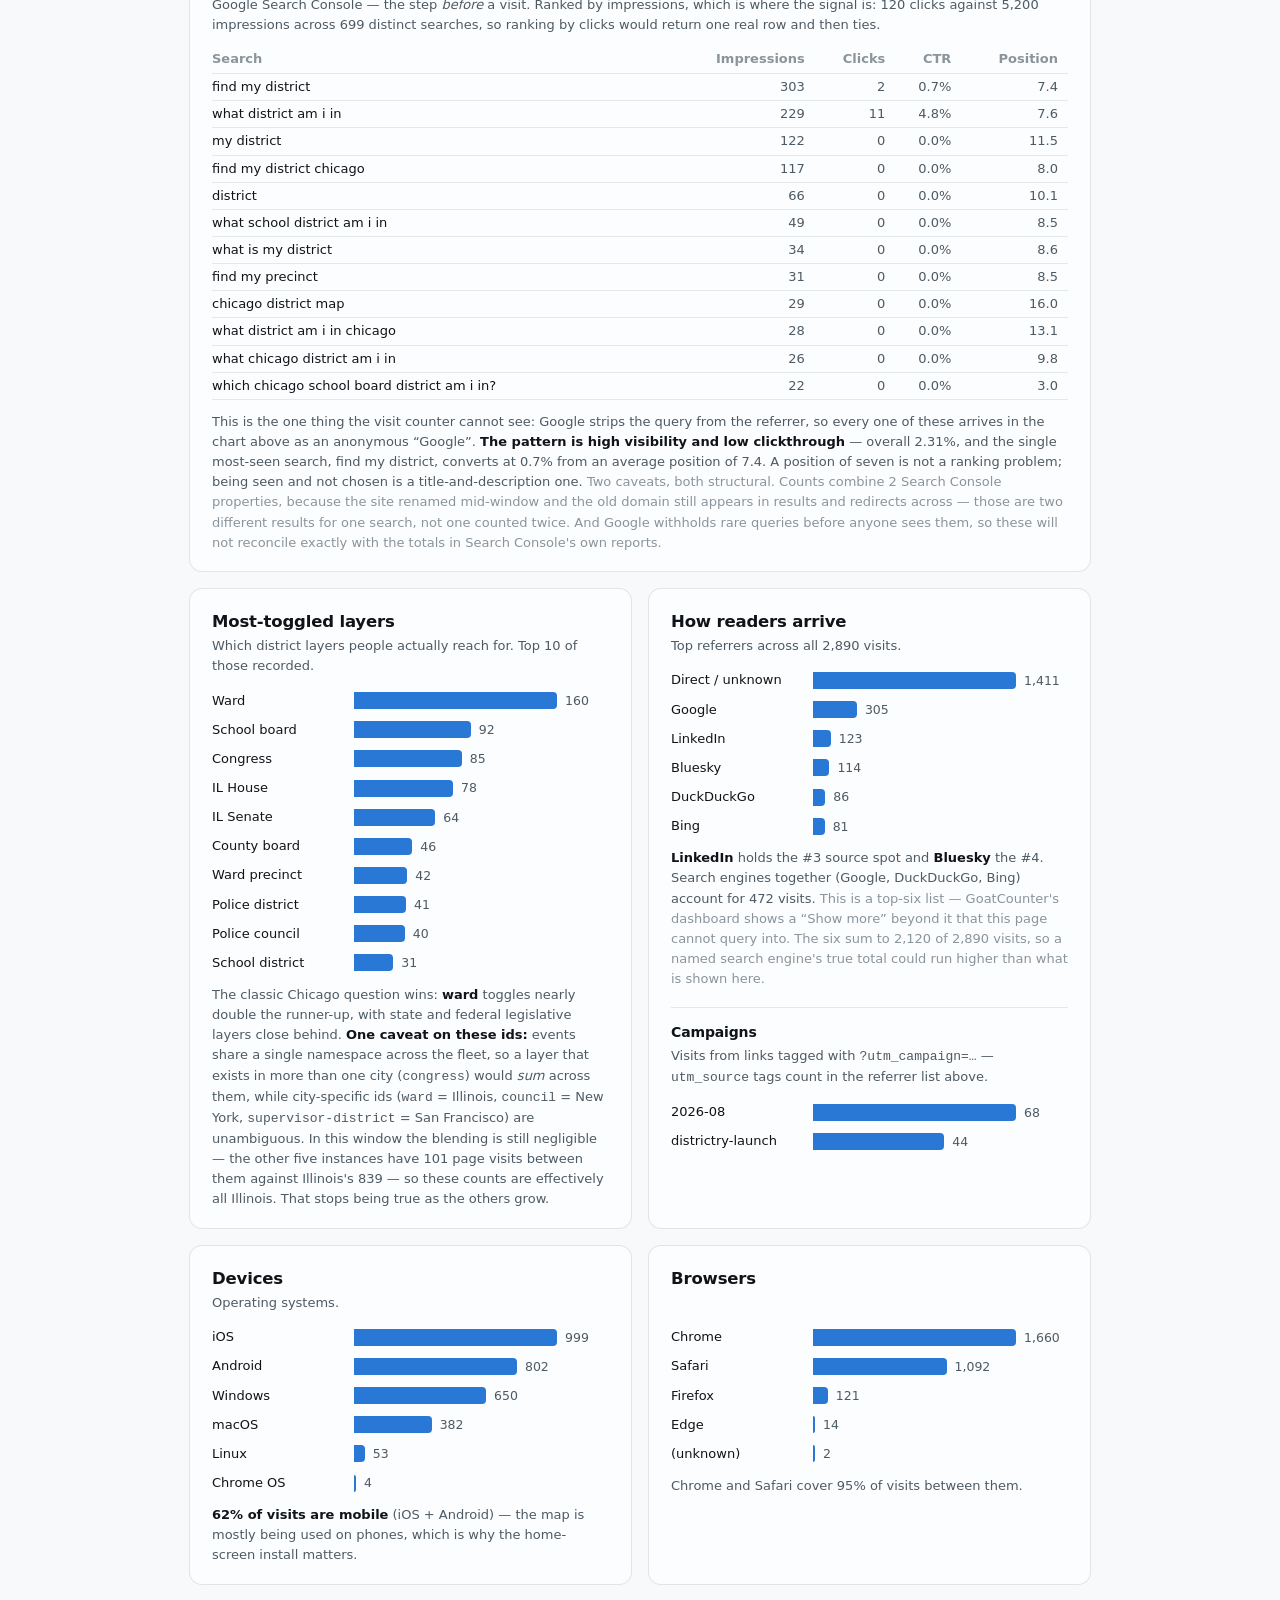
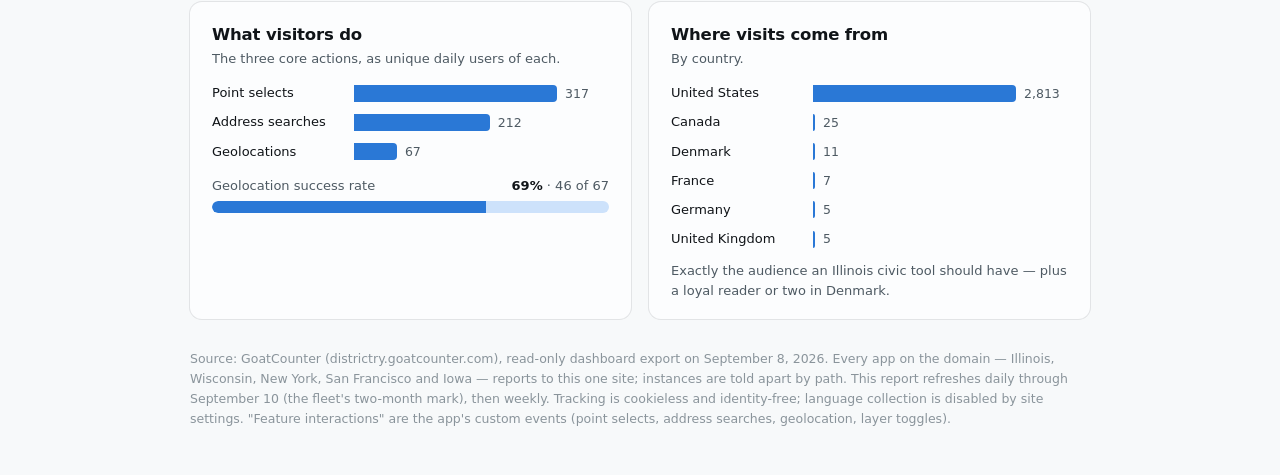
==== commit 198703ab: "traffic: add what people search for, from Search Console The one thing the visit counter structurall" ====
--- a/traffic/index.html
+++ b/traffic/index.html
@@ -269,6 +269,34 @@
     <p class="sub">Page visits split by path prefix &mdash; which app in the fleet people actually opened.</p>
     <div class="bars" data-bars="instances"></div>
     <p class="note"><strong><span data-stat="barCount">Six</span> bars: <span data-stat="appCount">five</span> apps and the fleet landing page.</strong> Iowa joined the fleet manifest at 01:24&nbsp;UTC on 28&nbsp;August, so it is listed on the landing page now &mdash; for most of this window it was live and in the sitemap but unlisted, which is how it drew a visit from a page that did not offer it. Read the ranking as age, not quality: until <strong>August 24</strong> the non-Illinois tags pointed at GoatCounter sites that did not exist and every one of their visits was dropped, unrecoverable. Illinois has seven weeks of history; the rest have days. <span class="muted-note">These six sum to <span data-stat="instSum">958</span> of <span data-stat="pageviews">958</span> page visits: each instance is counted from its own path query rather than from one shared top-ten list, which used to drop an instance's sub-pages once that list filled.</span></p>
+  </section>
+
+  <section class="card" id="searchCard" hidden>
+    <h2>What people search for</h2>
+    <p class="sub">Google Search Console — the step <em>before</em> a visit. Ranked by
+      impressions, which is where the signal is: <span data-stat="searchClicks">120</span> clicks
+      against <span data-stat="searchImpressions">5,200</span> impressions across
+      <span data-stat="searchQueries">699</span> distinct searches, so ranking by clicks would
+      return one real row and then ties.</p>
+    <div class="tscroll"><table id="searchTable">
+      <thead><tr><th>Search</th><th class="num">Impressions</th><th class="num">Clicks</th>
+        <th class="num">CTR</th><th class="num">Position</th></tr></thead>
+      <tbody></tbody>
+    </table></div>
+    <p class="note">This is the one thing the visit counter cannot see: Google strips the query
+      from the referrer, so every one of these arrives in the chart above as an anonymous
+      &ldquo;Google&rdquo;. <strong>The pattern is high visibility and low clickthrough</strong> —
+      overall <span data-stat="searchCtr">2.31%</span>, and the single most-seen search,
+      <span data-stat="searchTopQuery">find my district</span>, converts at
+      <span data-stat="searchTopCtr">0.7%</span> from an average position of
+      <span data-stat="searchTopPos">7.4</span>. A position of seven is not a ranking problem;
+      being seen and not chosen is a title-and-description one.
+      <span class="muted-note">Two caveats, both structural. Counts combine
+      <span data-stat="searchProps">2</span> Search Console properties, because the site renamed
+      mid-window and the old domain still appears in results and redirects across — those are two
+      different results for one search, not one counted twice. And Google withholds rare queries
+      before anyone sees them, so these will not reconcile exactly with the totals in Search
+      Console's own reports.</span></p>
   </section>
 
   <section class="grid2">
@@ -401,6 +429,8 @@
     ["Sep 7", 34, 20]
   ];
 
+  var searchData = {"clicks":120,"impressions":5200,"queries":699,"top":[{"q":"find my district","clicks":2,"impressions":303,"position":7.4},{"q":"what district am i in","clicks":11,"impressions":229,"position":7.6},{"q":"my district","clicks":0,"impressions":122,"position":11.5},{"q":"find my district chicago","clicks":0,"impressions":117,"position":8.0},{"q":"district","clicks":0,"impressions":66,"position":10.1},{"q":"what school district am i in","clicks":0,"impressions":49,"position":8.5},{"q":"what is my district","clicks":0,"impressions":34,"position":8.6},{"q":"find my precinct","clicks":0,"impressions":31,"position":8.5},{"q":"chicago district map","clicks":0,"impressions":29,"position":16.0},{"q":"what district am i in chicago","clicks":0,"impressions":28,"position":13.1},{"q":"what chicago district am i in","clicks":0,"impressions":26,"position":9.8},{"q":"which chicago school board district am i in?","clicks":0,"impressions":22,"position":3.0}],"properties":2,"first":"2026-07-12","last":"2026-09-06"};   /* replaced by the builder when GSC data exists */
+
   var barData = {
     instances: [
       ["Illinois", 839], ["Fleet landing", 214], ["Wisconsin", 60],
@@ -531,6 +561,17 @@
     topInst: fmt(barData.instances[0][1]),
     searchVisits: fmt(search),
     refSum: fmt(refSum),
+    searchClicks: searchData ? fmt(searchData.clicks) : "0",
+    searchImpressions: searchData ? fmt(searchData.impressions) : "0",
+    searchQueries: searchData ? fmt(searchData.queries) : "0",
+    searchProps: searchData ? String(searchData.properties) : "0",
+    searchCtr: searchData && searchData.impressions
+      ? (searchData.clicks / searchData.impressions * 100).toFixed(2) + "%" : "—",
+    searchTopQuery: searchData && searchData.top.length ? searchData.top[0].q : "—",
+    searchTopCtr: searchData && searchData.top.length && searchData.top[0].impressions
+      ? (searchData.top[0].clicks / searchData.top[0].impressions * 100).toFixed(1) + "%" : "—",
+    searchTopPos: searchData && searchData.top.length
+      ? searchData.top[0].position.toFixed(1) : "—",
     /* The bar-count sentence was typed "Six bars: five apps" and went wrong the
        day Michigan shipped -- the same literal-next-to-a-measurement failure as
        everywhere else on this page, and the instance list it describes is now
@@ -632,6 +673,29 @@
     });
   });
 
+  /* ---- search queries (Search Console) ----
+     The whole card is hidden unless the data file was present: a search panel
+     drawn with zeroes reads as "nobody searches for this", which is the
+     opposite of what a missing file means. */
+  if (searchData && searchData.top && searchData.top.length) {
+    var sc = document.getElementById("searchCard");
+    var stb = document.querySelector("#searchTable tbody");
+    searchData.top.forEach(function (r) {
+      var tr = document.createElement("tr");
+      var ctr = r.impressions ? (r.clicks / r.impressions * 100) : 0;
+      [[r.q, false], [fmt(r.impressions), true], [fmt(r.clicks), true],
+       [ctr.toFixed(1) + "%", true], [r.position.toFixed(1), true]
+      ].forEach(function (cell) {
+        var td = document.createElement("td");
+        if (cell[1]) td.className = "num";
+        td.textContent = cell[0];
+        tr.appendChild(td);
+      });
+      stb.appendChild(tr);
+    });
+    sc.hidden = false;
+  }
+
   /* ---- daily stacked column chart ---- */
   var box = document.getElementById("dailyChart");
   var W = 900, H = 250, padL = 34, padR = 6, padT = 10, padB = 26;
@@ -676,9 +740,17 @@
   });
 
   /* x labels: weekly */
+  /* How many DAYS of separation a label needs, derived from how wide the band
+     actually is rather than fixed at a constant. A "3" was hardcoded here and
+     was right for a short series; at 60 days the band is ~14px, "Sep 4" landed
+     exactly 3 days from the end, survived the guard and sat 2.9px from
+     "Sep 7". The band narrows as the window grows, so the day count that
+     clears a ~46px label has to grow with it. */
+  var labelDays = Math.max(1, Math.ceil(46 / band));
+
   daily.forEach(function (d, i) {
-    /* weekly ticks + the final day; drop a weekly tick that would crowd the final label */
-    if (i !== n - 1 && (i % 7 !== 0 || n - 1 - i < 3)) return;
+    /* weekly ticks + the final day; drop a weekly tick that would crowd it */
+    if (i !== n - 1 && (i % 7 !== 0 || n - 1 - i < labelDays)) return;
     var last = i === n - 1;
     var lab = el("text", {
       x: last ? W - padR : padL + band * i + band / 2, y: H - 8,
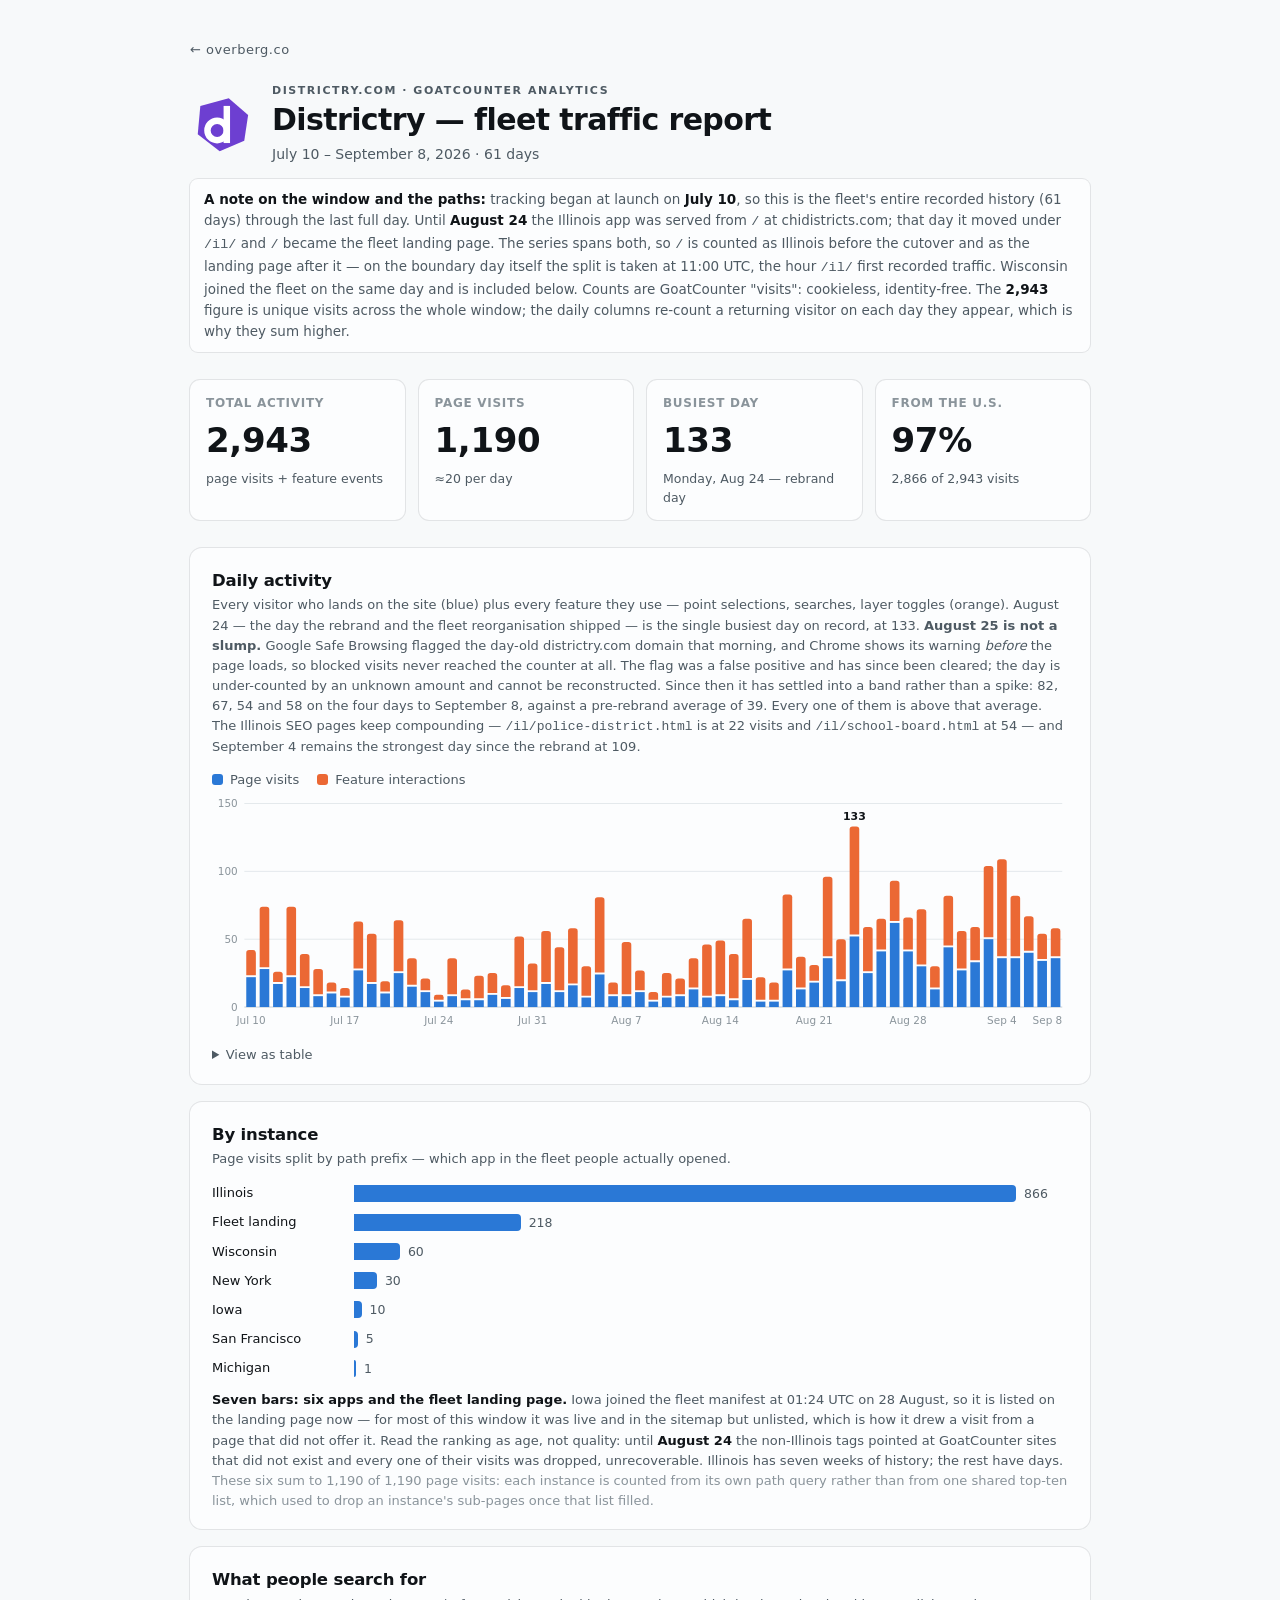
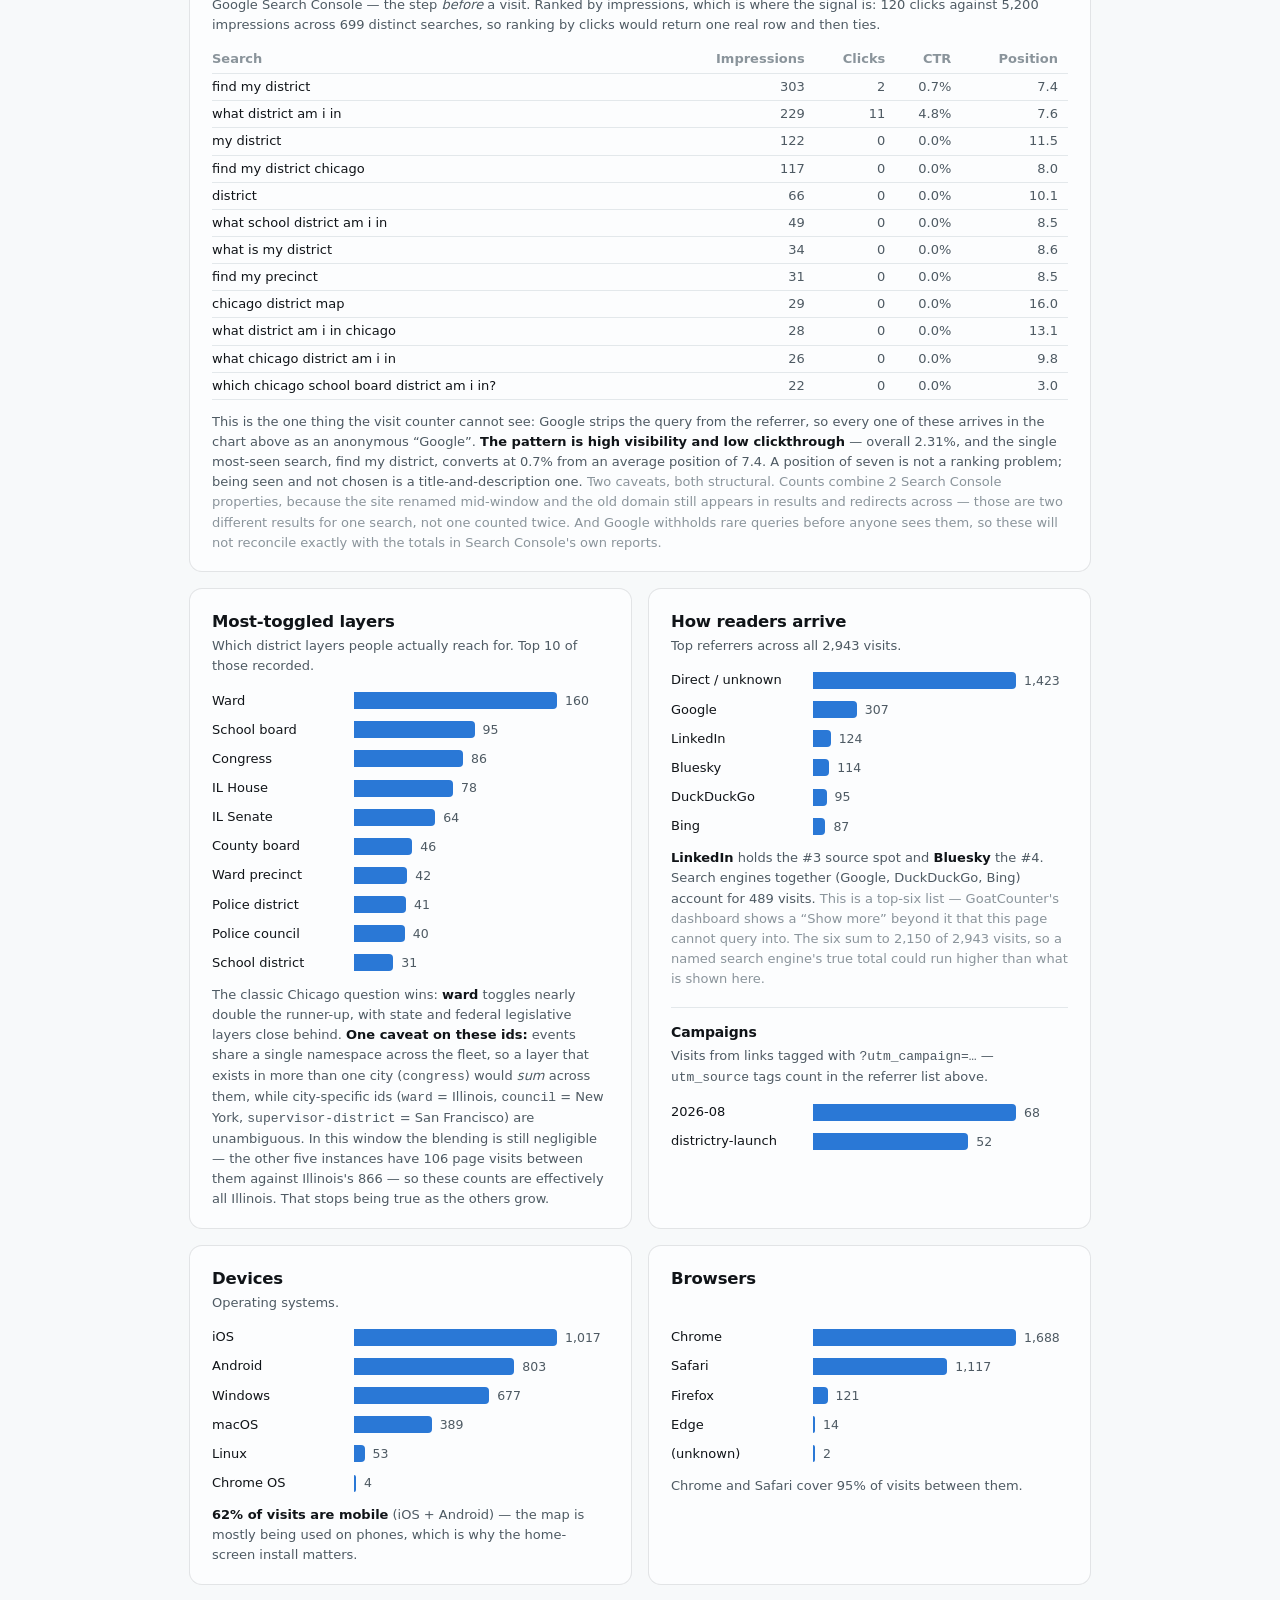
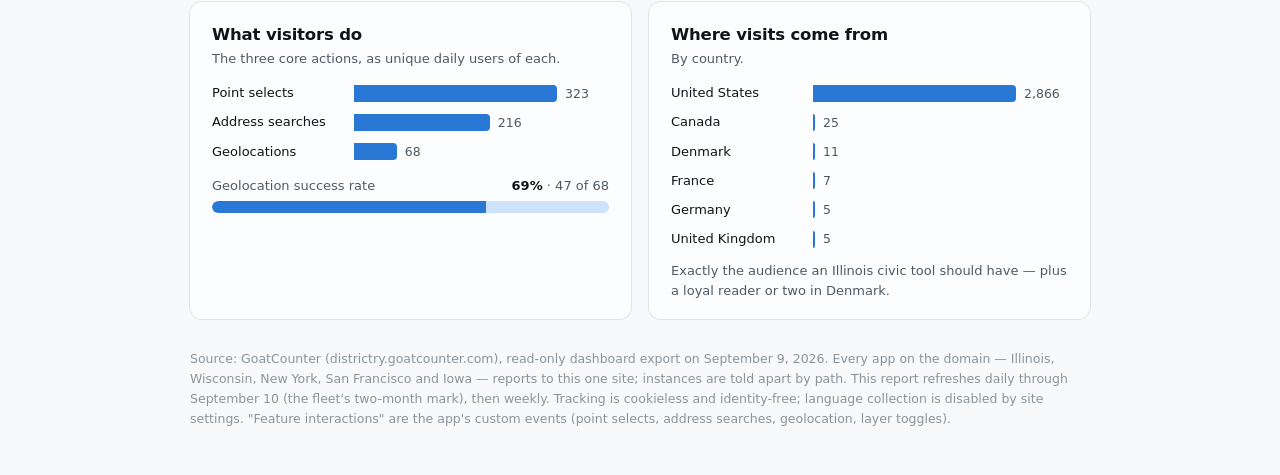
==== commit b496d02a: "traffic: refresh through September 8 Sep 8 lands at 58 (36 visits + 22 interactions), the window tot" ====
--- a/traffic/index.html
+++ b/traffic/index.html
@@ -198,6 +198,7 @@
   @media (prefers-reduced-motion: no-preference) {
     .barrow .bar, .meter .fill { transition: width 0.5s ease; }
   }
+
   /* ---------- overberg.co shell ---------- */
   .backlink { margin: 0 0 22px; font-size: 13px; }
   .backlink a { color: var(--ink-2); text-decoration: none; letter-spacing: 0.04em; }
@@ -365,7 +366,7 @@
 (function () {
   "use strict";
 
-  /* ---- data (GoatCounter, districtry.goatcounter.com, 2026-07-10 → 2026-09-07) ---- */
+  /* ---- data (GoatCounter, districtry.goatcounter.com, 2026-07-10 → 2026-09-08) ---- */
   var daily = [
     ["Jul 10", 22, 20],
     ["Jul 11", 28, 46],
@@ -426,50 +427,51 @@
     ["Sep 4", 36, 73],
     ["Sep 5", 36, 46],
     ["Sep 6", 40, 27],
-    ["Sep 7", 34, 20]
+    ["Sep 7", 34, 20],
+    ["Sep 8", 36, 22]
   ];
 
   var searchData = {"clicks":120,"impressions":5200,"queries":699,"top":[{"q":"find my district","clicks":2,"impressions":303,"position":7.4},{"q":"what district am i in","clicks":11,"impressions":229,"position":7.6},{"q":"my district","clicks":0,"impressions":122,"position":11.5},{"q":"find my district chicago","clicks":0,"impressions":117,"position":8.0},{"q":"district","clicks":0,"impressions":66,"position":10.1},{"q":"what school district am i in","clicks":0,"impressions":49,"position":8.5},{"q":"what is my district","clicks":0,"impressions":34,"position":8.6},{"q":"find my precinct","clicks":0,"impressions":31,"position":8.5},{"q":"chicago district map","clicks":0,"impressions":29,"position":16.0},{"q":"what district am i in chicago","clicks":0,"impressions":28,"position":13.1},{"q":"what chicago district am i in","clicks":0,"impressions":26,"position":9.8},{"q":"which chicago school board district am i in?","clicks":0,"impressions":22,"position":3.0}],"properties":2,"first":"2026-07-12","last":"2026-09-06"};   /* replaced by the builder when GSC data exists */
 
   var barData = {
     instances: [
-      ["Illinois", 839], ["Fleet landing", 214], ["Wisconsin", 60],
-      ["New York", 26], ["Iowa", 9], ["San Francisco", 5],
+      ["Illinois", 866], ["Fleet landing", 218], ["Wisconsin", 60],
+      ["New York", 30], ["Iowa", 10], ["San Francisco", 5],
       ["Michigan", 1]
     ],
     layers: [
-      ["Ward", 160], ["School board", 92], ["Congress", 85],
+      ["Ward", 160], ["School board", 95], ["Congress", 86],
       ["IL House", 78], ["IL Senate", 64], ["County board", 46],
       ["Ward precinct", 42], ["Police district", 41], ["Police council", 40],
       ["School district", 31]
     ],
     refs: [
-      ["Direct / unknown", 1411], ["Google", 305], ["LinkedIn", 123],
-      ["Bluesky", 114], ["DuckDuckGo", 86], ["Bing", 81]
+      ["Direct / unknown", 1423], ["Google", 307], ["LinkedIn", 124],
+      ["Bluesky", 114], ["DuckDuckGo", 95], ["Bing", 87]
     ],
     systems: [
-      ["iOS", 999], ["Android", 802], ["Windows", 650], ["macOS", 382], ["Linux", 53],
+      ["iOS", 1017], ["Android", 803], ["Windows", 677], ["macOS", 389], ["Linux", 53],
       ["Chrome OS", 4]
     ],
     browsers: [
-      ["Chrome", 1660], ["Safari", 1092], ["Firefox", 121],
+      ["Chrome", 1688], ["Safari", 1117], ["Firefox", 121],
       ["Edge", 14], ["(unknown)", 2]
     ],
     actions: [
-      ["Point selects", 317], ["Address searches", 212], ["Geolocations", 67]
+      ["Point selects", 323], ["Address searches", 216], ["Geolocations", 68]
     ],
     geo: [
-      ["United States", 2813], ["Canada", 25], ["Denmark", 11],
+      ["United States", 2866], ["Canada", 25], ["Denmark", 11],
       ["France", 7], ["Germany", 5], ["United Kingdom", 5]
     ],
     campaigns: [
-      ["2026-08", 68], ["districtry-launch", 44]
+      ["2026-08", 68], ["districtry-launch", 52]
     ],
     /* geolocate-success events; the meter is geoSuccess / Geolocations */
-    geoSuccess: 46,
+    geoSuccess: 47,
     /* the two Illinois SEO pages the narrative tracks, so the sentence
        cannot claim a figure the path widget has moved past */
-    seo: { police: 22, school: 37 }
+    seo: { police: 22, school: 54 }
   };
 
   /* The two facts no arithmetic on this page can recover, so they are typed
@@ -487,7 +489,7 @@
 
      EVERYTHING ELSE is computed below from `daily` and `barData`, so a
      refresh cannot leave a sentence disagreeing with a chart beside it. */
-  var META = { exportDate: "September 8, 2026", year: 2026, total: 2890 };
+  var META = { exportDate: "September 9, 2026", year: 2026, total: 2943 };
 
   var fmt = function (n) { return n.toLocaleString("en-US"); };
 
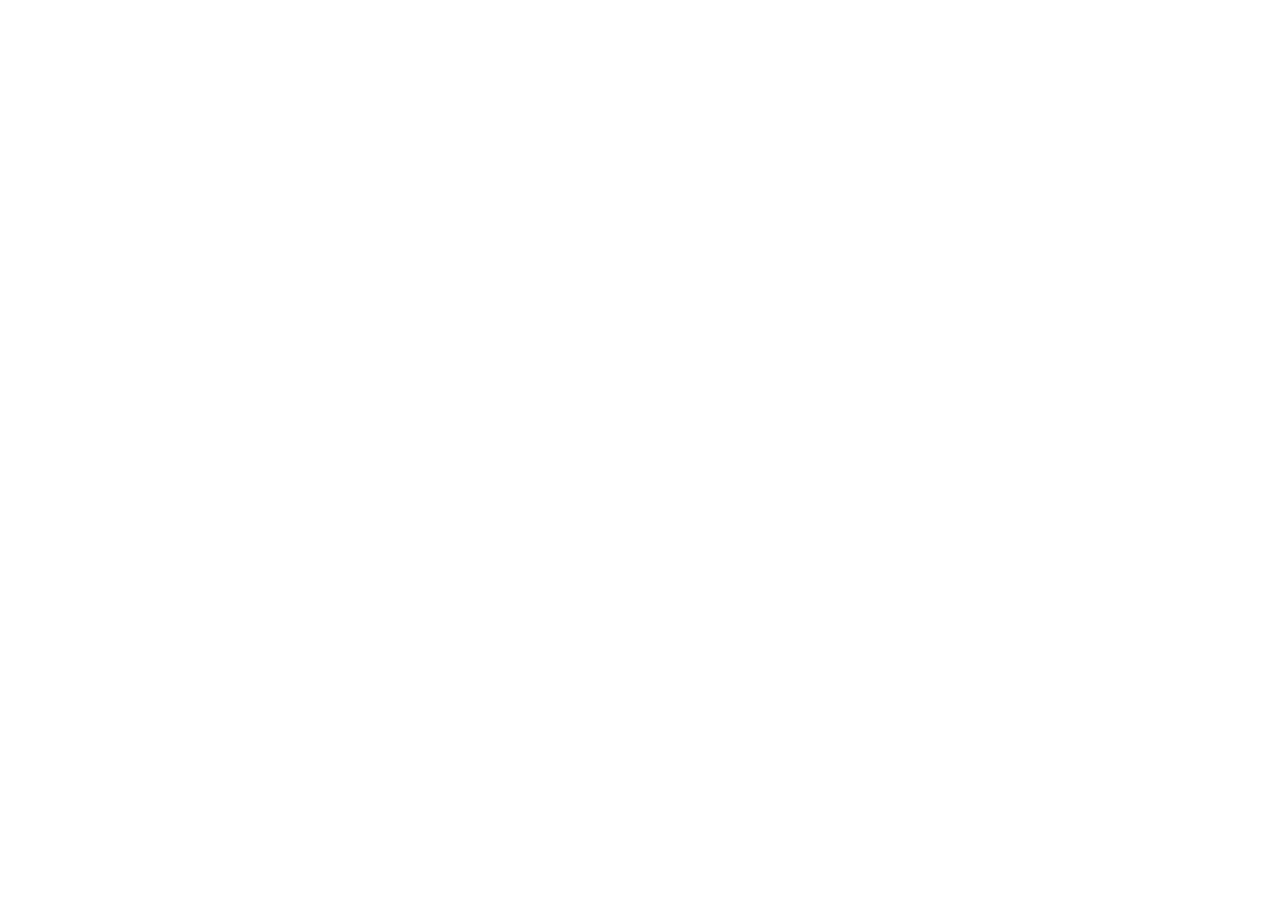
==== commit a2d01daa: "traffic: the report moves to districtry.com/traffic.html The fleet traffic report served here from 2" ====
--- a/traffic/index.html
+++ b/traffic/index.html
@@ -3,858 +3,40 @@
 <head>
 <meta charset="UTF-8" />
 <meta name="viewport" content="width=device-width, initial-scale=1.0" />
-<title>districtry — fleet traffic report</title>
-<meta name="description" content="Live, cookieless traffic numbers for the districtry fleet — Illinois, Wisconsin, Iowa, New York and San Francisco: visits, most-used district layers, referrers, and devices, straight from GoatCounter." />
-<link rel="canonical" href="https://overberg.co/traffic/" />
-<link rel="icon" href="data:image/svg+xml,%3Csvg xmlns='http://www.w3.org/2000/svg' viewBox='0 0 64 64'%3E%3Cpolygon points='32,2 37.2,26.8 61.3,18.9 42.4,32 61.3,45.1 37.2,37.2 32,62 26.8,37.2 2.7,45.1 21.6,32 2.7,18.9 26.8,26.8' fill='%23ec3013'/%3E%3C/svg%3E" />
-<script>
-  // Set theme before first paint: stored choice wins, else follow the OS.
-  (function () {
-    try {
-      var s = localStorage.getItem('overberg-theme');
-      var dark = s ? s === 'dark' : matchMedia('(prefers-color-scheme: dark)').matches;
-      document.documentElement.dataset.theme = dark ? 'dark' : 'light';
-    } catch (e) { document.documentElement.dataset.theme = 'light'; }
-  })();
-</script>
-<!-- GoatCounter — cookieless page counts -->
-<script data-goatcounter="https://overbergco.goatcounter.com/count" async src="//gc.zgo.at/count.js"></script>
+<title>Moved — districtry traffic report</title>
+<!-- REDIRECT SHELL. The fleet traffic report served here from 2026-08-11 to
+     2026-09-09 and now lives on the site it reports on, at
+     districtry.com/traffic.html. It moved because the report is about
+     districtry rather than about this site: it belongs beside that domain's
+     own privacy and sponsorship pages, where the same brand, the same theme
+     key and the same standing links apply and are gated.
+
+     This path is linked from districtry's sponsorship page, from the
+     FLOSS/fund application, and from wherever else it has been shared, so it
+     forwards rather than 404s.
+
+     GitHub Pages cannot issue a 301, so this is the strongest available
+     substitute, the same shape the districtry repo's own shells use: an
+     instant meta refresh (Google treats it as a redirect), a canonical naming
+     the real page so the signal consolidates there, and a JS replace so the
+     browser leaves no history entry. Deliberately NOT noindex — that would
+     block the consolidation this exists to do. -->
+<meta http-equiv="refresh" content="0; url=https://districtry.com/traffic.html" />
+<link rel="canonical" href="https://districtry.com/traffic.html" />
+<script>location.replace("https://districtry.com/traffic.html" + location.search + location.hash);</script>
 <style>
-  :root {
-    color-scheme: light;
-    --plane: #f7f9fa;
-    --surface: #fcfdfe;
-    --ink: #101418;
-    --ink-2: #4e5a63;
-    --muted: #8a949b;
-    --grid: #e3e8eb;
-    --baseline: #c5cdd2;
-    --ring: rgba(16,20,24,0.09);
-    --s1: #2a78d6;          /* page visits */
-    --s1-track: #cde2fb;    /* meter track — light step of the same ramp */
-    --s2: #eb6834;          /* feature interactions */
-    --brand: #6d3fd1;
-    --mark-ink: #ffffff;
-    --tooltip-bg: #101418;
-    --tooltip-ink: #f2f5f7;
-  }
-  @media (prefers-color-scheme: dark) {
-    :root:not([data-theme="light"]) {
-      color-scheme: dark;
-      --plane: #0c0f11;
-      --surface: #16191c;
-      --ink: #f2f5f7;
-      --ink-2: #aeb9c0;
-      --muted: #77828a;
-      --grid: #262b30;
-      --baseline: #394147;
-      --ring: rgba(242,245,247,0.10);
-      --s1: #3987e5;
-      --s1-track: #1c3a5f;
-      --s2: #d95926;
-      --brand: #8b63e0;
-      --mark-ink: #16191c;
-      --tooltip-bg: #f2f5f7;
-      --tooltip-ink: #101418;
-    }
-  }
-  :root[data-theme="dark"] {
-    color-scheme: dark;
-    --plane: #0c0f11;
-    --surface: #16191c;
-    --ink: #f2f5f7;
-    --ink-2: #aeb9c0;
-    --muted: #77828a;
-    --grid: #262b30;
-    --baseline: #394147;
-    --ring: rgba(242,245,247,0.10);
-    --s1: #3987e5;
-    --s1-track: #1c3a5f;
-    --s2: #d95926;
-    --brand: #8b63e0;
-    --mark-ink: #16191c;
-    --tooltip-bg: #f2f5f7;
-    --tooltip-ink: #101418;
-  }
-
-  * { box-sizing: border-box; }
-  body {
-    margin: 0;
-    background: var(--plane);
-    color: var(--ink);
-    font: 15px/1.55 system-ui, -apple-system, "Segoe UI", sans-serif;
-  }
-  .wrap { max-width: 940px; margin: 0 auto; padding: 40px 20px 56px; }
-
-  /* ---------- header ---------- */
-  header { display: flex; align-items: center; gap: 20px; margin-bottom: 8px; }
-  .mark { flex: none; width: 62px; height: 62px; }
-  .mark svg { width: 100%; height: 100%; display: block; }
-  .eyebrow {
-    font-size: 11px; font-weight: 600; letter-spacing: 0.14em; text-transform: uppercase;
-    color: var(--ink-2); margin: 0 0 4px;
-  }
-  h1 {
-    margin: 0; font-size: 30px; font-weight: 800; letter-spacing: -0.02em;
-    line-height: 1.15; text-wrap: balance;
-  }
-  .period { margin: 6px 0 0; color: var(--ink-2); font-size: 14px; }
-  .caveat {
-    margin: 14px 0 28px; padding: 10px 14px; border-radius: 8px;
-    background: var(--surface); box-shadow: 0 0 0 1px var(--ring);
-    color: var(--ink-2); font-size: 13.5px;
-  }
-  .caveat strong { color: var(--ink); font-weight: 600; }
-
-  /* ---------- stat tiles ---------- */
-  .tiles { display: grid; grid-template-columns: repeat(4, 1fr); gap: 14px; margin-bottom: 28px; }
-  .tile {
-    background: var(--surface); border-radius: 10px; box-shadow: 0 0 0 1px var(--ring);
-    padding: 14px 16px 12px;
-  }
-  .tile .label { font-size: 12px; font-weight: 600; letter-spacing: 0.06em; text-transform: uppercase; color: var(--muted); }
-  .tile .value { font-size: 34px; font-weight: 650; letter-spacing: -0.01em; margin-top: 2px; }
-  .tile .sub { font-size: 12.5px; color: var(--ink-2); margin-top: 2px; }
-
-  /* ---------- cards ---------- */
-  .card {
-    background: var(--surface); border-radius: 12px; box-shadow: 0 0 0 1px var(--ring);
-    padding: 20px 22px 18px; margin-bottom: 18px;
-  }
-  .card h2 { margin: 0; font-size: 16.5px; font-weight: 700; letter-spacing: -0.01em; }
-  .card .sub { margin: 2px 0 0; color: var(--ink-2); font-size: 13px; }
-  .grid2 { display: grid; grid-template-columns: 1fr 1fr; gap: 18px; }
-  .grid2 .card { margin-bottom: 0; }
-  section { margin-bottom: 18px; }
-
-  /* ---------- legend ---------- */
-  .legend { display: flex; gap: 18px; margin: 12px 0 4px; font-size: 13px; color: var(--ink-2); }
-  .legend .key { display: inline-flex; align-items: center; gap: 7px; }
-  .legend .swatch { width: 11px; height: 11px; border-radius: 3px; }
-
-  /* ---------- daily chart ---------- */
-  .chartbox { position: relative; }
-  .chartbox svg { display: block; width: 100%; height: auto; }
-  .tooltip {
-    position: absolute; pointer-events: none; z-index: 5; display: none;
-    background: var(--tooltip-bg); color: var(--tooltip-ink);
-    border-radius: 7px; padding: 8px 11px; font-size: 12.5px; line-height: 1.5;
-    box-shadow: 0 4px 14px rgba(0,0,0,0.22); white-space: nowrap;
-  }
-  .tooltip .t-date { font-weight: 700; }
-  .tooltip .row { display: flex; align-items: center; gap: 6px; }
-  .tooltip .dot { width: 8px; height: 8px; border-radius: 50%; flex: none; }
-  .hitcol { fill: transparent; }
-  .hitcol:focus { outline: none; }
-  .hitcol:focus-visible { outline: 2px solid var(--s1); outline-offset: -2px; }
-
-  /* ---------- horizontal bars ---------- */
-  .bars { margin-top: 14px; display: flex; flex-direction: column; gap: 9px; }
-  .barrow { display: grid; grid-template-columns: 132px 1fr; align-items: center; gap: 10px; }
-  .barrow .name { font-size: 13px; color: var(--ink); overflow: hidden; text-overflow: ellipsis; white-space: nowrap; }
-  .barrow .track { display: flex; align-items: center; gap: 8px; min-width: 0; }
-  .barrow .bar {
-    height: 17px; border-radius: 0 4px 4px 0; background: var(--s1);
-    flex: none; min-width: 2px;
-  }
-  .barrow .val {
-    font-size: 12.5px; color: var(--ink-2); font-variant-numeric: tabular-nums; flex: none;
-  }
-  .note { margin: 12px 0 0; font-size: 13px; color: var(--ink-2); }
-  .note strong { color: var(--ink); font-weight: 650; }
-  .muted-note { color: var(--muted); }
-
-  /* ---------- sub-panel (a panel within a card) ---------- */
-  .subpanel { margin-top: 18px; padding-top: 14px; border-top: 1px solid var(--grid); }
-  .subpanel h3 { margin: 0; font-size: 14px; font-weight: 700; letter-spacing: -0.01em; }
-  .empty { margin: 10px 0 0; font-size: 13px; color: var(--muted); }
-  .empty code { font-family: ui-monospace, SFMono-Regular, Menlo, monospace; font-size: 12px; color: var(--ink-2); }
-
-  /* ---------- meter ---------- */
-  .meter-wrap { margin-top: 14px; }
-  .meter-label { display: flex; justify-content: space-between; font-size: 13px; color: var(--ink-2); margin-bottom: 5px; }
-  .meter-label b { color: var(--ink); font-weight: 650; }
-  .meter { height: 12px; border-radius: 6px; background: var(--s1-track); overflow: hidden; }
-  .meter .fill { height: 100%; background: var(--s1); border-radius: 6px 0 0 6px; }
-
-  /* ---------- table view ---------- */
-  details { margin-top: 14px; }
-  summary { cursor: pointer; font-size: 13px; color: var(--ink-2); user-select: none; }
-  table { border-collapse: collapse; margin-top: 10px; width: 100%; font-size: 13px; }
-  th { text-align: left; color: var(--muted); font-weight: 600; padding: 4px 10px 4px 0; border-bottom: 1px solid var(--grid); }
-  th.num, td.num { text-align: right; font-variant-numeric: tabular-nums; }
-  td { padding: 3px 10px 3px 0; border-bottom: 1px solid var(--grid); color: var(--ink-2); }
-  td:first-child { color: var(--ink); }
-  .tscroll { overflow-x: auto; }
-
-  footer { margin-top: 30px; font-size: 12.5px; color: var(--muted); line-height: 1.6; }
-
-  @media (max-width: 720px) {
-    .tiles { grid-template-columns: 1fr 1fr; }
-    .grid2 { grid-template-columns: 1fr; }
-    header { gap: 14px; }
-    h1 { font-size: 24px; }
-  }
-  @media (prefers-reduced-motion: no-preference) {
-    .barrow .bar, .meter .fill { transition: width 0.5s ease; }
-  }
-
-  /* ---------- overberg.co shell ---------- */
-  .backlink { margin: 0 0 22px; font-size: 13px; }
-  .backlink a { color: var(--ink-2); text-decoration: none; letter-spacing: 0.04em; }
-  .backlink a:hover { color: var(--ink); }
+  body { margin: 0; padding: 48px 20px; background: #f4f7f9; color: #14181c;
+         font: 16px/1.6 -apple-system, BlinkMacSystemFont, "Segoe UI", sans-serif; }
+  main { max-width: 34rem; margin: 0 auto; }
+  a { color: #5730ab; font-weight: 600; }
 </style>
 </head>
 <body>
-<div class="wrap">
-  <p class="backlink"><a href="/">&larr; overberg.co</a></p>
-  <header>
-    <div class="mark" role="img" aria-label="Districtry mark">
-      <svg viewBox="0 0 96 96" aria-hidden="true">
-        <polygon points="16,20 60,8 90,34 84,74 46,90 12,64" fill="var(--brand)"></polygon>
-        <circle cx="42" cy="58" r="15" fill="none" stroke="var(--mark-ink)" stroke-width="10"></circle>
-        <line x1="57" y1="20" x2="57" y2="77.5" stroke="var(--mark-ink)" stroke-width="10"></line>
-      </svg>
-    </div>
-    <div>
-      <p class="eyebrow">districtry.com &middot; GoatCounter analytics</p>
-      <h1>Districtry — fleet traffic report</h1>
-      <p class="period"><span data-stat="range">July 10 – August 29, 2026</span> &middot; <span data-stat="days">51</span> days</p>
-    </div>
-  </header>
-
-  <p class="caveat"><strong>A note on the window and the paths:</strong> tracking began at launch on <strong>July 10</strong>, so this is the fleet's entire recorded history (<span data-stat="days">51</span> days) through the last full day. Until <strong>August 24</strong> the Illinois app was served from <code>/</code> at chidistricts.com; that day it moved under <code>/il/</code> and <code>/</code> became the fleet landing page. The series spans both, so <code>/</code> is counted as Illinois before the cutover and as the landing page after it &mdash; on the boundary day itself the split is taken at 11:00&nbsp;UTC, the hour <code>/il/</code> first recorded traffic. Wisconsin joined the fleet on the same day and is included below. Counts are GoatCounter "visits": cookieless, identity-free. The <strong><span data-stat="total">2,252</span></strong> figure is unique visits across the whole window; the daily columns re-count a returning visitor on each day they appear, which is why they sum higher.</p>
-
-  <div class="tiles">
-    <div class="tile">
-      <div class="label">Total activity</div>
-      <div class="value"><span data-stat="total">2,252</span></div>
-      <div class="sub">page visits + feature events</div>
-    </div>
-    <div class="tile">
-      <div class="label">Page visits</div>
-      <div class="value"><span data-stat="pageviews">841</span></div>
-      <div class="sub">&asymp;<span data-stat="perDay">16</span> per day</div>
-    </div>
-    <div class="tile">
-      <div class="label">Busiest day</div>
-      <div class="value"><span data-stat="peak">133</span></div>
-      <div class="sub">Monday, Aug 24 &mdash; rebrand day</div>
-    </div>
-    <div class="tile">
-      <div class="label">From the U.S.</div>
-      <div class="value"><span data-stat="usPct">97%</span></div>
-      <div class="sub"><span data-stat="usCount">2,184</span> of <span data-stat="total">2,252</span> visits</div>
-    </div>
-  </div>
-
-  <section class="card">
-    <h2>Daily activity</h2>
-    <p class="sub">Every visitor who lands on the site (blue) plus every feature they use — point selections, searches, layer toggles (orange). August 24 &mdash; the day the rebrand and the fleet reorganisation shipped &mdash; is the single busiest day on record, at <span data-stat="peak">133</span>. <strong>August 25 is not a slump.</strong> Google Safe Browsing flagged the day-old districtry.com domain that morning, and Chrome shows its warning <em>before</em> the page loads, so blocked visits never reached the counter at all. The flag was a false positive and has since been cleared; the day is under-counted by an unknown amount and cannot be reconstructed. Since then it has settled into a band rather than a spike: <span data-stat="recentDays">93, 66, 72 and 30</span> on the four days to <span data-stat="lastDay">August 30</span>, against a pre-rebrand average of <span data-stat="preAvg">39</span>. <span data-stat="bandNote">The last of those is a Sunday, the quietest weekday here and the first day since the rebrand to fall below that average.</span> The Illinois SEO pages keep compounding — <code>/il/police-district.html</code> is at <span data-stat="seoPolice">18</span> visits and <code>/il/school-board.html</code> at <span data-stat="seoSchool">14</span> — and <span data-stat="bestSinceDay">August 27</span> remains the strongest day since the rebrand at <span data-stat="bestSince">93</span>.</p>
-    <div class="legend">
-      <span class="key"><span class="swatch" style="background:var(--s1)"></span>Page visits</span>
-      <span class="key"><span class="swatch" style="background:var(--s2)"></span>Feature interactions</span>
-    </div>
-    <div class="chartbox" id="dailyChart"></div>
-    <details>
-      <summary>View as table</summary>
-      <div class="tscroll"><table id="dailyTable">
-        <thead><tr><th>Date</th><th class="num">Page visits</th><th class="num">Interactions</th><th class="num">Total</th></tr></thead>
-        <tbody></tbody>
-      </table></div>
-    </details>
-  </section>
-
-  <section class="card">
-    <h2>By instance</h2>
-    <p class="sub">Page visits split by path prefix &mdash; which app in the fleet people actually opened.</p>
-    <div class="bars" data-bars="instances"></div>
-    <p class="note"><strong><span data-stat="barCount">Six</span> bars: <span data-stat="appCount">five</span> apps and the fleet landing page.</strong> Iowa joined the fleet manifest at 01:24&nbsp;UTC on 28&nbsp;August, so it is listed on the landing page now &mdash; for most of this window it was live and in the sitemap but unlisted, which is how it drew a visit from a page that did not offer it. Read the ranking as age, not quality: until <strong>August 24</strong> the non-Illinois tags pointed at GoatCounter sites that did not exist and every one of their visits was dropped, unrecoverable. Illinois has seven weeks of history; the rest have days. <span class="muted-note">These six sum to <span data-stat="instSum">958</span> of <span data-stat="pageviews">958</span> page visits: each instance is counted from its own path query rather than from one shared top-ten list, which used to drop an instance's sub-pages once that list filled.</span></p>
-  </section>
-
-  <section class="card" id="searchCard" hidden>
-    <h2>What people search for</h2>
-    <p class="sub">Google Search Console — the step <em>before</em> a visit. Ranked by
-      impressions, which is where the signal is: <span data-stat="searchClicks">120</span> clicks
-      against <span data-stat="searchImpressions">5,200</span> impressions across
-      <span data-stat="searchQueries">699</span> distinct searches, so ranking by clicks would
-      return one real row and then ties.</p>
-    <div class="tscroll"><table id="searchTable">
-      <thead><tr><th>Search</th><th class="num">Impressions</th><th class="num">Clicks</th>
-        <th class="num">CTR</th><th class="num">Position</th></tr></thead>
-      <tbody></tbody>
-    </table></div>
-    <p class="note">This is the one thing the visit counter cannot see: Google strips the query
-      from the referrer, so every one of these arrives in the chart above as an anonymous
-      &ldquo;Google&rdquo;. <strong>The pattern is high visibility and low clickthrough</strong> —
-      overall <span data-stat="searchCtr">2.31%</span>, and the single most-seen search,
-      <span data-stat="searchTopQuery">find my district</span>, converts at
-      <span data-stat="searchTopCtr">0.7%</span> from an average position of
-      <span data-stat="searchTopPos">7.4</span>. A position of seven is not a ranking problem;
-      being seen and not chosen is a title-and-description one.
-      <span class="muted-note">Two caveats, both structural. Counts combine
-      <span data-stat="searchProps">2</span> Search Console properties, because the site renamed
-      mid-window and the old domain still appears in results and redirects across — those are two
-      different results for one search, not one counted twice. And Google withholds rare queries
-      before anyone sees them, so these will not reconcile exactly with the totals in Search
-      Console's own reports.</span></p>
-  </section>
-
-  <section class="grid2">
-    <div class="card">
-      <h2>Most-toggled layers</h2>
-      <p class="sub">Which district layers people actually reach for. Top 10 of those recorded.</p>
-      <div class="bars" data-bars="layers"></div>
-      <p class="note">The classic Chicago question wins: <strong>ward</strong> toggles nearly double the runner-up, with state and federal legislative layers close behind. <strong>One caveat on these ids:</strong> events share a single namespace across the fleet, so a layer that exists in more than one city (<code>congress</code>) would <em>sum</em> across them, while city-specific ids (<code>ward</code> = Illinois, <code>council</code> = New York, <code>supervisor-district</code> = San Francisco) are unambiguous. In this window the blending is still negligible &mdash; the other <span data-stat="otherCount">five</span> instances have <span data-stat="otherInst">21</span> page visits between them against Illinois's <span data-stat="topInst">699</span> &mdash; so these counts are effectively all Illinois. That stops being true as the others grow.</p>
-    </div>
-    <div class="card">
-      <h2>How readers arrive</h2>
-      <p class="sub">Top referrers across all <span data-stat="total">2,252</span> visits.</p>
-      <div class="bars" data-bars="refs"></div>
-      <p class="note"><strong><span data-stat="ref3">Bluesky</span></strong> holds the #3 source spot and <strong><span data-stat="ref4">LinkedIn</span></strong> the #4. Search engines together (Google, DuckDuckGo, Bing) account for <span data-stat="searchVisits">398</span> visits. <span class="muted-note">This is a top-six list &mdash; GoatCounter's dashboard shows a &ldquo;Show more&rdquo; beyond it that this page cannot query into. The six sum to <span data-stat="refSum">1,950</span> of <span data-stat="total">2,252</span> visits, so a named search engine's true total could run higher than what is shown here.</span></p>
-      <div class="subpanel">
-        <h3>Campaigns</h3>
-        <p class="sub">Visits from links tagged with <code>?utm_campaign=&hellip;</code> &mdash; <code>utm_source</code> tags count in the referrer list above.</p>
-        <div class="bars" data-bars="campaigns"></div>
-      </div>
-    </div>
-  </section>
-
-  <section class="grid2">
-    <div class="card">
-      <h2>Devices</h2>
-      <p class="sub">Operating systems.</p>
-      <div class="bars" data-bars="systems"></div>
-      <p class="note"><strong><span data-stat="mobilePct">62%</span> of visits are mobile</strong> (iOS + Android) &mdash; the map is mostly being used on phones, which is why the home-screen install matters.</p>
-    </div>
-    <div class="card">
-      <h2>Browsers</h2>
-      <p class="sub">&nbsp;</p>
-      <div class="bars" data-bars="browsers"></div>
-      <p class="note">Chrome and Safari cover <span data-stat="topTwoBrowserPct">96%</span> of visits between them.</p>
-    </div>
-  </section>
-
-  <section class="grid2">
-    <div class="card">
-      <h2>What visitors do</h2>
-      <p class="sub">The three core actions, as unique daily users of each.</p>
-      <div class="bars" data-bars="actions"></div>
-      <div class="meter-wrap">
-        <div class="meter-label"><span>Geolocation success rate</span><span><b><span data-stat="geoPct">71%</span></b> &middot; <span data-stat="geoSuccess">39</span> of <span data-stat="geoAttempts">55</span></span></div>
-        <div class="meter"><div class="fill" id="geoFill" style="width:71%"></div></div>
-      </div>
-    </div>
-    <div class="card">
-      <h2>Where visits come from</h2>
-      <p class="sub">By country.</p>
-      <div class="bars" data-bars="geo"></div>
-      <p class="note">Exactly the audience an Illinois civic tool should have &mdash; plus a loyal reader or two in Denmark.</p>
-    </div>
-  </section>
-
-  <footer>
-    Source: GoatCounter (districtry.goatcounter.com), read-only dashboard export on <span data-stat="exportDate">August 30, 2026</span>.
-    Every app on the domain &mdash; Illinois, Wisconsin, New York, San Francisco and Iowa &mdash; reports to this one site; instances are told apart by path.
-    This report refreshes daily through September 10 (the fleet's two-month mark), then weekly.
-    Tracking is cookieless and identity-free; language collection is disabled by site settings.
-    "Feature interactions" are the app's custom events (point selects, address searches, geolocation, layer toggles).
-  </footer>
-</div>
-
-<script>
-(function () {
-  "use strict";
-
-  /* ---- data (GoatCounter, districtry.goatcounter.com, 2026-07-10 → 2026-09-08) ---- */
-  var daily = [
-    ["Jul 10", 22, 20],
-    ["Jul 11", 28, 46],
-    ["Jul 12", 17, 9],
-    ["Jul 13", 22, 52],
-    ["Jul 14", 14, 25],
-    ["Jul 15", 8, 20],
-    ["Jul 16", 10, 8],
-    ["Jul 17", 7, 7],
-    ["Jul 18", 27, 36],
-    ["Jul 19", 17, 37],
-    ["Jul 20", 10, 9],
-    ["Jul 21", 25, 39],
-    ["Jul 22", 15, 21],
-    ["Jul 23", 11, 10],
-    ["Jul 24", 4, 5],
-    ["Jul 25", 8, 28],
-    ["Jul 26", 5, 8],
-    ["Jul 27", 5, 18],
-    ["Jul 28", 9, 16],
-    ["Jul 29", 6, 10],
-    ["Jul 30", 14, 38],
-    ["Jul 31", 11, 21],
-    ["Aug 1", 17, 39],
-    ["Aug 2", 11, 33],
-    ["Aug 3", 16, 42],
-    ["Aug 4", 7, 23],
-    ["Aug 5", 24, 57],
-    ["Aug 6", 8, 10],
-    ["Aug 7", 8, 40],
-    ["Aug 8", 11, 16],
-    ["Aug 9", 4, 7],
-    ["Aug 10", 7, 18],
-    ["Aug 11", 8, 13],
-    ["Aug 12", 13, 23],
-    ["Aug 13", 7, 39],
-    ["Aug 14", 8, 41],
-    ["Aug 15", 5, 34],
-    ["Aug 16", 20, 45],
-    ["Aug 17", 4, 18],
-    ["Aug 18", 4, 14],
-    ["Aug 19", 27, 56],
-    ["Aug 20", 13, 24],
-    ["Aug 21", 18, 13],
-    ["Aug 22", 36, 60],
-    ["Aug 23", 19, 31],
-    ["Aug 24", 52, 81],
-    ["Aug 25", 25, 34],
-    ["Aug 26", 41, 24],
-    ["Aug 27", 62, 31],
-    ["Aug 28", 41, 25],
-    ["Aug 29", 30, 42],
-    ["Aug 30", 13, 17],
-    ["Aug 31", 44, 38],
-    ["Sep 1", 27, 29],
-    ["Sep 2", 33, 26],
-    ["Sep 3", 50, 54],
-    ["Sep 4", 36, 73],
-    ["Sep 5", 36, 46],
-    ["Sep 6", 40, 27],
-    ["Sep 7", 34, 20],
-    ["Sep 8", 36, 22]
-  ];
-
-  var searchData = {"clicks":120,"impressions":5200,"queries":699,"top":[{"q":"find my district","clicks":2,"impressions":303,"position":7.4},{"q":"what district am i in","clicks":11,"impressions":229,"position":7.6},{"q":"my district","clicks":0,"impressions":122,"position":11.5},{"q":"find my district chicago","clicks":0,"impressions":117,"position":8.0},{"q":"district","clicks":0,"impressions":66,"position":10.1},{"q":"what school district am i in","clicks":0,"impressions":49,"position":8.5},{"q":"what is my district","clicks":0,"impressions":34,"position":8.6},{"q":"find my precinct","clicks":0,"impressions":31,"position":8.5},{"q":"chicago district map","clicks":0,"impressions":29,"position":16.0},{"q":"what district am i in chicago","clicks":0,"impressions":28,"position":13.1},{"q":"what chicago district am i in","clicks":0,"impressions":26,"position":9.8},{"q":"which chicago school board district am i in?","clicks":0,"impressions":22,"position":3.0}],"properties":2,"first":"2026-07-12","last":"2026-09-06"};   /* replaced by the builder when GSC data exists */
-
-  var barData = {
-    instances: [
-      ["Illinois", 866], ["Fleet landing", 218], ["Wisconsin", 60],
-      ["New York", 30], ["Iowa", 10], ["San Francisco", 5],
-      ["Michigan", 1]
-    ],
-    layers: [
-      ["Ward", 160], ["School board", 95], ["Congress", 86],
-      ["IL House", 78], ["IL Senate", 64], ["County board", 46],
-      ["Ward precinct", 42], ["Police district", 41], ["Police council", 40],
-      ["School district", 31]
-    ],
-    refs: [
-      ["Direct / unknown", 1423], ["Google", 307], ["LinkedIn", 124],
-      ["Bluesky", 114], ["DuckDuckGo", 95], ["Bing", 87]
-    ],
-    systems: [
-      ["iOS", 1017], ["Android", 803], ["Windows", 677], ["macOS", 389], ["Linux", 53],
-      ["Chrome OS", 4]
-    ],
-    browsers: [
-      ["Chrome", 1688], ["Safari", 1117], ["Firefox", 121],
-      ["Edge", 14], ["(unknown)", 2]
-    ],
-    actions: [
-      ["Point selects", 323], ["Address searches", 216], ["Geolocations", 68]
-    ],
-    geo: [
-      ["United States", 2866], ["Canada", 25], ["Denmark", 11],
-      ["France", 7], ["Germany", 5], ["United Kingdom", 5]
-    ],
-    campaigns: [
-      ["2026-08", 68], ["districtry-launch", 52]
-    ],
-    /* geolocate-success events; the meter is geoSuccess / Geolocations */
-    geoSuccess: 47,
-    /* the two Illinois SEO pages the narrative tracks, so the sentence
-       cannot claim a figure the path widget has moved past */
-    seo: { police: 22, school: 54 }
-  };
-
-  /* The two facts no arithmetic on this page can recover, so they are typed
-     once and used everywhere:
-
-       exportDate — when the dashboard was read.
-       total      — GoatCounter's own js-total-utc for the window. This is
-                    DEDUPLICATED across the period and is NOT the sum of the
-                    daily column (2,257 here): a visitor returning on three
-                    days counts once in this figure and three times in that
-                    sum, which is what the caveat above says. Deriving it from
-                    `daily` looked right, was five too high, and quietly moved
-                    the browser share from 96% to 95% — so it is a stated
-                    input, not a computation.
-
-     EVERYTHING ELSE is computed below from `daily` and `barData`, so a
-     refresh cannot leave a sentence disagreeing with a chart beside it. */
-  var META = { exportDate: "September 9, 2026", year: 2026, total: 2943 };
-
-  var fmt = function (n) { return n.toLocaleString("en-US"); };
-
-  /* ---- derived figures -------------------------------------------------
-     Every number that appears in prose is computed here and written into a
-     <span data-stat="…">. They used to be typed by hand, and on each refresh
-     some moved and some did not: one pass left nine sentences disagreeing
-     with the charts beside them — the period length, the referrer
-     denominator, the mobile share, the geolocation rate. A number a human
-     retypes is a number that eventually goes stale silently, which is the
-     whole reason the peak label below is derived too. */
-  var sum = function (rows) { return rows.reduce(function (t, r) { return t + r[1]; }, 0); };
-  var pick = function (rows, name) {
-    for (var i = 0; i < rows.length; i++) if (rows[i][0] === name) return rows[i][1];
-    return 0;
-  };
-  var pct = function (a, b) { return b ? Math.round(a / b * 100) + "%" : "—"; };
-  var MONTHS = { Jan: "January", Feb: "February", Mar: "March", Apr: "April",
-                 May: "May", Jun: "June", Jul: "July", Aug: "August",
-                 Sep: "September", Oct: "October", Nov: "November", Dec: "December" };
-  var longMonth = function (label) {
-    var bits = label.split(" ");
-    return (MONTHS[bits[0]] || bits[0]) + " " + bits[1];
-  };
-
-  var pageviews = daily.reduce(function (t, d) { return t + d[1]; }, 0);
-  var total     = META.total;
-  var peakDay   = daily.reduce(function (b, d) { return (d[1] + d[2]) > (b[1] + b[2]) ? d : b; }, daily[0]);
-  var geoTry    = pick(barData.actions, "Geolocations");
-  var geoOk     = barData.geoSuccess || 0;
-  var mobile    = pick(barData.systems, "iOS") + pick(barData.systems, "Android");
-  var browsers2 = barData.browsers.slice(0, 2).reduce(function (t, r) { return t + r[1]; }, 0);
-  var search    = ["Google", "DuckDuckGo", "Bing"].reduce(
-                    function (t, n) { return t + pick(barData.refs, n); }, 0);
-  var refSum    = sum(barData.refs);
-  var WORDS = ["zero", "one", "two", "three", "four", "five", "six", "seven",
-               "eight", "nine", "ten", "eleven", "twelve"];
-  /* Only barCount opens its sentence; the other two sit mid-sentence, so
-     capitalising unconditionally gave "the other Five instances". */
-  var words = function (n, capitalise) {
-    var w = WORDS[n] || String(n);
-    return capitalise ? w.charAt(0).toUpperCase() + w.slice(1) : w;
-  };
-  var instTotal = sum(barData.instances);
-  var REBRAND = "Aug 24";
-  var preRebrand = daily.slice(0, daily.map(function (d) { return d[0]; }).indexOf(REBRAND));
-  var preAvgN = preRebrand.reduce(function (t, d) { return t + d[1] + d[2]; }, 0) /
-                (preRebrand.length || 1);
-  var recent = daily.slice(-4);
-  var weekday = function (label) {
-    var d = new Date(label + ", " + META.year);
-    return isNaN(d) ? "" : d.toLocaleDateString("en-US", { weekday: "long" });
-  };
-  var afterRebrand = daily.slice(daily.map(function (d) { return d[0]; }).indexOf(REBRAND) + 1);
-  var bestSince = (afterRebrand.length ? afterRebrand : daily).reduce(
-    function (b, d) { return (d[1] + d[2]) > (b[1] + b[2]) ? d : b; },
-    (afterRebrand.length ? afterRebrand : daily)[0]);
-
-  var STATS = {
-    range: longMonth(daily[0][0]) + " – " + longMonth(daily[daily.length - 1][0]) +
-           ", " + META.year,
-    days: daily.length,
-    total: fmt(total),
-    pageviews: fmt(pageviews),
-    perDay: Math.round(pageviews / daily.length),
-    peak: fmt(peakDay[1] + peakDay[2]),
-    usPct: pct(barData.geo[0][1], total),
-    usCount: fmt(barData.geo[0][1]),
-    instSum: fmt(instTotal),
-    otherInst: fmt(instTotal - barData.instances[0][1] - pick(barData.instances, "Fleet landing")),
-    topInst: fmt(barData.instances[0][1]),
-    searchVisits: fmt(search),
-    refSum: fmt(refSum),
-    searchClicks: searchData ? fmt(searchData.clicks) : "0",
-    searchImpressions: searchData ? fmt(searchData.impressions) : "0",
-    searchQueries: searchData ? fmt(searchData.queries) : "0",
-    searchProps: searchData ? String(searchData.properties) : "0",
-    searchCtr: searchData && searchData.impressions
-      ? (searchData.clicks / searchData.impressions * 100).toFixed(2) + "%" : "—",
-    searchTopQuery: searchData && searchData.top.length ? searchData.top[0].q : "—",
-    searchTopCtr: searchData && searchData.top.length && searchData.top[0].impressions
-      ? (searchData.top[0].clicks / searchData.top[0].impressions * 100).toFixed(1) + "%" : "—",
-    searchTopPos: searchData && searchData.top.length
-      ? searchData.top[0].position.toFixed(1) : "—",
-    /* The bar-count sentence was typed "Six bars: five apps" and went wrong the
-       day Michigan shipped -- the same literal-next-to-a-measurement failure as
-       everywhere else on this page, and the instance list it describes is now
-       read from the fleet manifest, so the sentence has to be too. */
-    barCount: words(barData.instances.length, true),
-    appCount: words(barData.instances.length - 1),
-    otherCount: words(barData.instances.length - 2),
-    mobilePct: pct(mobile, total),
-    topTwoBrowserPct: pct(browsers2, total),
-    geoPct: pct(geoOk, geoTry),
-    geoSuccess: fmt(geoOk),
-    geoAttempts: fmt(geoTry),
-    exportDate: META.exportDate,
-    lastDay: longMonth(daily[daily.length - 1][0]),
-    /* The narrative's "steady band" claim names the last four days. Typed by
-       hand it was the first thing to rot — this run it still read 65/93/66
-       with the fourth day missing entirely. */
-    recentDays: daily.slice(-4).map(function (d) { return d[1] + d[2]; })
-                  .reduce(function (acc, v, i, a) {
-                    return acc + (i === 0 ? "" : i === a.length - 1 ? " and " : ", ") + v;
-                  }, ""),
-    seoPolice: fmt(barData.seo.police),
-    seoSchool: fmt(barData.seo.school),
-    ref3: (barData.refs[2] || ["—"])[0],
-    ref4: (barData.refs[3] || ["—"])[0],
-    /* "strongest day since the rebrand" — the rebrand day itself is the
-       all-time peak, so this is the best of the days AFTER it. Left as a
-       literal it would have quietly outlived the first day that beat it. */
-    bestSinceDay: longMonth(bestSince[0]),
-    bestSince: fmt(bestSince[1] + bestSince[2]),
-    preAvg: fmt(Math.round(preRebrand.reduce(function (t, d) { return t + d[1] + d[2]; }, 0) /
-                           (preRebrand.length || 1))),
-    /* The band sentence used to end "every one of them above the pre-rebrand
-       average", which was true when typed and false eight days later: Aug 30
-       came in under it. A CLAIM ABOUT NUMBERS GOES STALE EVEN WHEN THE NUMBERS
-       BESIDE IT DO NOT, so the claim is computed from the same days it
-       describes rather than asserted once and left. */
-    bandNote: (function () {
-      var below = recent.filter(function (d) { return d[1] + d[2] < preAvgN; });
-      if (!below.length) return "Every one of them is above that average.";
-      if (below.length === recent.length) return "All four sit below it.";
-      var names = below.map(function (d) { return longMonth(d[0]) + " (" + weekday(d[0]) + ")"; });
-      return (below.length === 1
-        ? names[0] + " is the only one below it"
-        : names.join(" and ") + " are below it") + ".";
-    })()
-  };
-
-  /* A span naming a key that does not exist would otherwise render its stale
-     hand-typed fallback and look correct. Make that loud instead. */
-  Array.prototype.forEach.call(document.querySelectorAll("[data-stat]"), function (el) {
-    var k = el.getAttribute("data-stat");
-    if (!Object.prototype.hasOwnProperty.call(STATS, k)) {
-      el.textContent = "[no stat: " + k + "]";
-      el.style.background = "#ffd0d0";
-      el.style.color = "#900";
-      return;
-    }
-    el.textContent = String(STATS[k]);
-  });
-
-  var geoFill = document.getElementById("geoFill");
-  if (geoFill) geoFill.style.width = STATS.geoPct;
-
-  /* ---- horizontal bar groups ---- */
-  var groups = document.querySelectorAll("[data-bars]");
-  Array.prototype.forEach.call(groups, function (el) {
-    var rows = barData[el.getAttribute("data-bars")];
-    if (!rows.length) {
-      var empty = document.createElement("p");
-      empty.className = "empty";
-      empty.innerHTML = "No campaign-tagged visits yet. Add " +
-        "<code>&amp;utm_campaign=your-campaign-name</code> to a tagged link to break out " +
-        "individual posts here — even from apps that strip the referrer.";
-      el.replaceWith(empty);
-      return;
-    }
-    var max = rows.reduce(function (m, r) { return Math.max(m, r[1]); }, 0);
-    rows.forEach(function (r) {
-      var row = document.createElement("div");
-      row.className = "barrow";
-      var name = document.createElement("span");
-      name.className = "name";
-      name.textContent = r[0];
-      var track = document.createElement("span");
-      track.className = "track";
-      var bar = document.createElement("span");
-      bar.className = "bar";
-      /* reserve room for the value label so a full-length bar never pushes it past the card edge */
-      bar.style.width = "calc((100% - 52px) * " + (r[1] / max).toFixed(4) + ")";
-      var val = document.createElement("span");
-      val.className = "val";
-      val.textContent = fmt(r[1]);
-      track.appendChild(bar);
-      track.appendChild(val);
-      row.appendChild(name);
-      row.appendChild(track);
-      el.appendChild(row);
-    });
-  });
-
-  /* ---- search queries (Search Console) ----
-     The whole card is hidden unless the data file was present: a search panel
-     drawn with zeroes reads as "nobody searches for this", which is the
-     opposite of what a missing file means. */
-  if (searchData && searchData.top && searchData.top.length) {
-    var sc = document.getElementById("searchCard");
-    var stb = document.querySelector("#searchTable tbody");
-    searchData.top.forEach(function (r) {
-      var tr = document.createElement("tr");
-      var ctr = r.impressions ? (r.clicks / r.impressions * 100) : 0;
-      [[r.q, false], [fmt(r.impressions), true], [fmt(r.clicks), true],
-       [ctr.toFixed(1) + "%", true], [r.position.toFixed(1), true]
-      ].forEach(function (cell) {
-        var td = document.createElement("td");
-        if (cell[1]) td.className = "num";
-        td.textContent = cell[0];
-        tr.appendChild(td);
-      });
-      stb.appendChild(tr);
-    });
-    sc.hidden = false;
-  }
-
-  /* ---- daily stacked column chart ---- */
-  var box = document.getElementById("dailyChart");
-  var W = 900, H = 250, padL = 34, padR = 6, padT = 10, padB = 26;
-  var plotW = W - padL - padR, plotH = H - padT - padB;
-  /* Next clean 50 above the peak — derived, so a new high cannot overflow
-     the plot and a quiet month cannot leave the chart squashed flat. */
-  var yMax = Math.max(50, Math.ceil((peakDay[1] + peakDay[2]) * 1.12 / 50) * 50);
-  var n = daily.length;
-  var band = plotW / n;
-  var colW = Math.min(20, band - 4);
-  var GAP = 2;      /* surface gap between stacked segments */
-  var R = 3;        /* rounded data-end */
-
-  var svgNS = "http://www.w3.org/2000/svg";
-  var svg = document.createElementNS(svgNS, "svg");
-  svg.setAttribute("viewBox", "0 0 " + W + " " + H);
-  svg.setAttribute("role", "img");
-  svg.setAttribute("aria-label", "Stacked daily column chart of page visits and feature interactions, " + STATS.range);
-
-  function el(tag, attrs) {
-    var e = document.createElementNS(svgNS, tag);
-    for (var k in attrs) e.setAttribute(k, attrs[k]);
-    return e;
-  }
-  function y(v) { return padT + plotH * (1 - v / yMax); }
-
-  /* gridlines + y ticks */
-  var ticks = [];
-  for (var tv = 0; tv <= yMax; tv += 50) ticks.push(tv);
-  ticks.forEach(function (t) {
-    var yy = y(t);
-    svg.appendChild(el("line", {
-      x1: padL, x2: W - padR, y1: yy, y2: yy,
-      stroke: t === 0 ? "var(--baseline)" : "var(--grid)", "stroke-width": 1
-    }));
-    var lab = el("text", {
-      x: padL - 7, y: yy + 4, "text-anchor": "end",
-      "font-size": 11, fill: "var(--muted)", style: "font-variant-numeric:tabular-nums"
-    });
-    lab.textContent = t;
-    svg.appendChild(lab);
-  });
-
-  /* x labels: weekly */
-  /* How many DAYS of separation a label needs, derived from how wide the band
-     actually is rather than fixed at a constant. A "3" was hardcoded here and
-     was right for a short series; at 60 days the band is ~14px, "Sep 4" landed
-     exactly 3 days from the end, survived the guard and sat 2.9px from
-     "Sep 7". The band narrows as the window grows, so the day count that
-     clears a ~46px label has to grow with it. */
-  var labelDays = Math.max(1, Math.ceil(46 / band));
-
-  daily.forEach(function (d, i) {
-    /* weekly ticks + the final day; drop a weekly tick that would crowd it */
-    if (i !== n - 1 && (i % 7 !== 0 || n - 1 - i < labelDays)) return;
-    var last = i === n - 1;
-    var lab = el("text", {
-      x: last ? W - padR : padL + band * i + band / 2, y: H - 8,
-      "text-anchor": last ? "end" : "middle",
-      "font-size": 11, fill: "var(--muted)"
-    });
-    lab.textContent = d[0];
-    svg.appendChild(lab);
-  });
-
-  function roundedTop(x, yTop, w, h, r) {
-    r = Math.min(r, h / 2, w / 2);
-    return "M" + x + "," + (yTop + h) +
-      "V" + (yTop + r) +
-      "Q" + x + "," + yTop + " " + (x + r) + "," + yTop +
-      "H" + (x + w - r) +
-      "Q" + (x + w) + "," + yTop + " " + (x + w) + "," + (yTop + r) +
-      "V" + (yTop + h) + "Z";
-  }
-
-  var tooltip = document.createElement("div");
-  tooltip.className = "tooltip";
-  box.appendChild(tooltip);
-
-  daily.forEach(function (d, i) {
-    var pv = d[1], ev = d[2];
-    var x = padL + band * i + (band - colW) / 2;
-    var pvTop = y(pv);
-    var pvH = plotH + padT - pvTop;
-    /* pageviews segment: square both ends if events sit above, rounded top if alone */
-    if (pvH > 0) {
-      if (ev > 0) {
-        svg.appendChild(el("rect", { x: x, y: pvTop, width: colW, height: pvH, fill: "var(--s1)" }));
-      } else {
-        svg.appendChild(el("path", { d: roundedTop(x, pvTop, colW, pvH, R), fill: "var(--s1)" }));
-      }
-    }
-    if (ev > 0) {
-      var evTop = y(pv + ev);
-      var evH = pvTop - evTop - GAP;
-      if (evH > 0.5) {
-        svg.appendChild(el("path", { d: roundedTop(x, evTop, colW, evH, R), fill: "var(--s2)" }));
-      }
-    }
-    /* full-band hit target */
-    var hit = el("rect", {
-      x: padL + band * i, y: padT, width: band, height: plotH,
-      "class": "hitcol", tabindex: 0,
-      "aria-label": d[0] + ": " + pv + " page visits, " + ev + " interactions, " + (pv + ev) + " total"
-    });
-    var show = function () {
-      tooltip.innerHTML =
-        '<div class="t-date">' + d[0] + ", 2026</div>" +
-        '<div class="row"><span class="dot" style="background:var(--s1)"></span>Page visits&nbsp;<b>' + pv + "</b></div>" +
-        '<div class="row"><span class="dot" style="background:var(--s2)"></span>Interactions&nbsp;<b>' + ev + "</b></div>" +
-        '<div class="row">Total&nbsp;<b>' + (pv + ev) + "</b></div>";
-      tooltip.style.display = "block";
-      var bw = box.clientWidth;
-      var cx = (padL + band * i + band / 2) / W * bw;
-      var left = Math.max(4, Math.min(bw - tooltip.offsetWidth - 4, cx - tooltip.offsetWidth / 2));
-      tooltip.style.left = left + "px";
-      tooltip.style.top = (y(pv + ev) / H * box.clientHeight - tooltip.offsetHeight - 10) + "px";
-    };
-    var hide = function () { tooltip.style.display = "none"; };
-    hit.addEventListener("mouseenter", show);
-    hit.addEventListener("mouseleave", hide);
-    hit.addEventListener("focus", show);
-    hit.addEventListener("blur", hide);
-    svg.appendChild(hit);
-  });
-
-  /* Direct label on the peak only. DERIVED, never typed: this was a hardcoded
-     index and a hardcoded "96" string, and the first refresh that moved the
-     peak left the old number floating over the wrong column. */
-  var peak = 0;
-  daily.forEach(function (d, i) {
-    if (d[1] + d[2] > daily[peak][1] + daily[peak][2]) peak = i;
-  });
-  var pd = daily[peak];
-  var plab = el("text", {
-    x: padL + band * peak + band / 2, y: y(pd[1] + pd[2]) - 7,
-    "text-anchor": "middle", "font-size": 11.5, "font-weight": 700, fill: "var(--ink)"
-  });
-  plab.textContent = fmt(pd[1] + pd[2]);
-  svg.appendChild(plab);
-
-  box.insertBefore(svg, tooltip);
-
-  /* ---- table view ---- */
-  var tbody = document.querySelector("#dailyTable tbody");
-  daily.forEach(function (d) {
-    var tr = document.createElement("tr");
-    [d[0], d[1], d[2], d[1] + d[2]].forEach(function (v, ci) {
-      var td = document.createElement("td");
-      if (ci > 0) td.className = "num";
-      td.textContent = typeof v === "number" ? fmt(v) : v;
-      tr.appendChild(td);
-    });
-    tbody.appendChild(tr);
-  });
-})();
-</script>
-
+<main>
+  <h1>This page moved</h1>
+  <p>The districtry fleet traffic report now lives at
+    <a href="https://districtry.com/traffic.html">districtry.com/traffic.html</a>.</p>
+  <p>You should be redirected automatically. If not, follow the link above.</p>
+</main>
 </body>
 </html>
